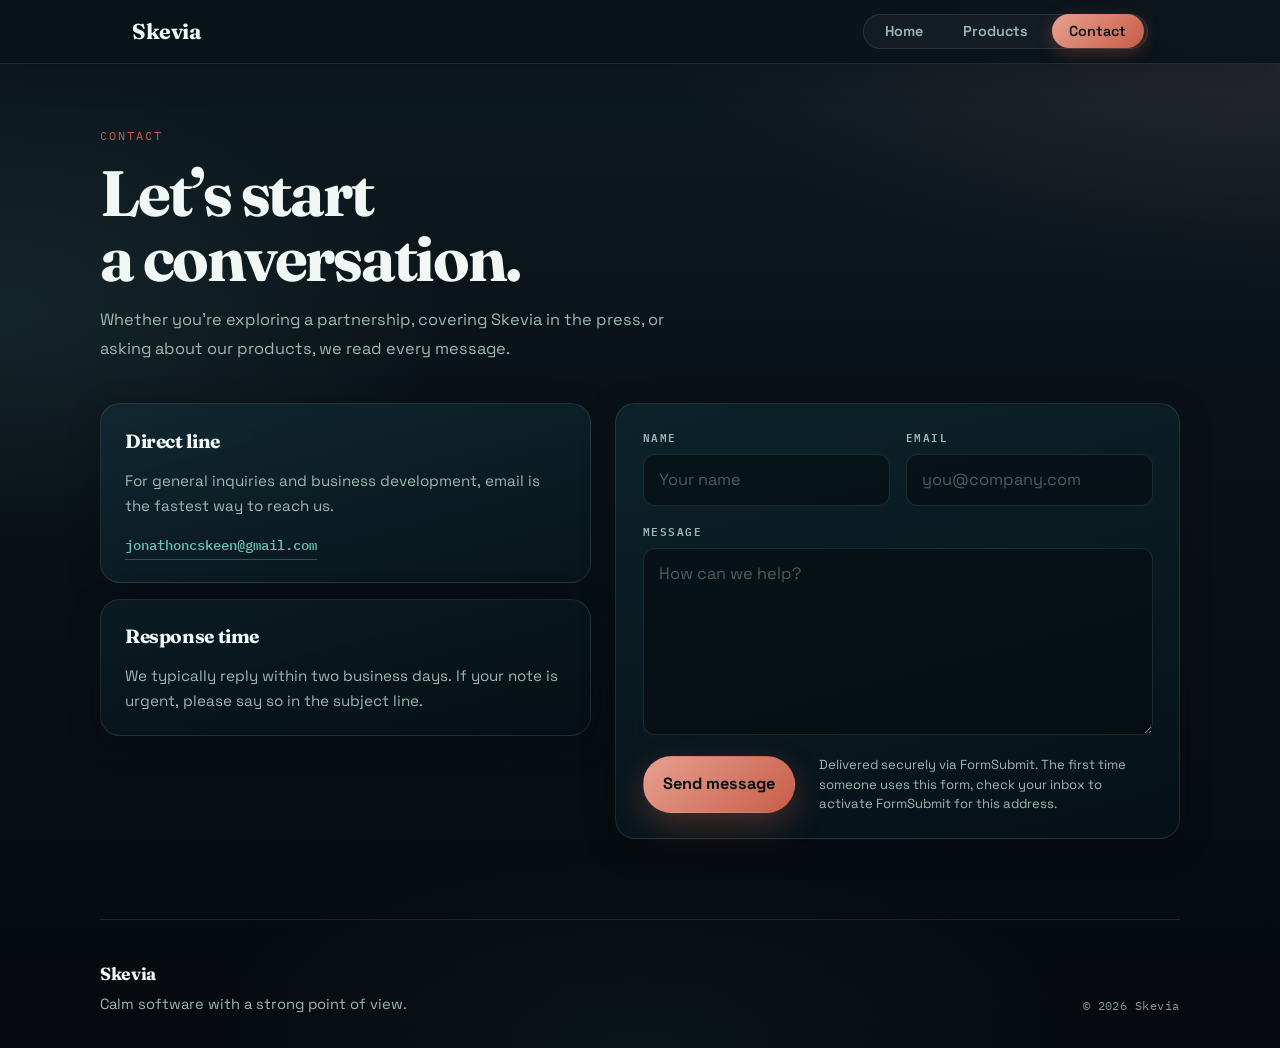
==== contact.html @ 35216f03 "revamped web" ====
<!DOCTYPE html>
<html lang="en">
  <head>
    <meta charset="UTF-8" />
    <meta name="viewport" content="width=device-width, initial-scale=1.0" />
    <meta
      name="description"
      content="Get in touch with Skevia — partnerships, press, and product inquiries."
    />
    <meta name="theme-color" content="#0a1620" />
    <title>Skevia | Contact</title>
    <link rel="preconnect" href="https://fonts.googleapis.com" />
    <link rel="preconnect" href="https://fonts.gstatic.com" crossorigin />
    <link
      href="https://fonts.googleapis.com/css2?family=Fraunces:opsz,wght@9..144,500;9..144,700&family=IBM+Plex+Mono:wght@400;500;600&family=Space+Grotesk:wght@400;500;600;700&display=swap"
      rel="stylesheet"
    />
    <link rel="icon" href="company_logo.png" />
    <link rel="stylesheet" href="styles.css" />
  </head>
  <body>
    <nav class="main-nav">
      <div class="nav-container">
        <a href="index.html" class="nav-logo">Skevia</a>
        <ul class="nav-tabs">
          <li><a href="index.html" class="nav-link">Home</a></li>
          <li><a href="products.html" class="nav-link">Products</a></li>
          <li><a href="contact.html" class="nav-link active">Contact</a></li>
        </ul>
      </div>
    </nav>

    <main id="top">
      <section class="section reveal" id="contact">
        <p
          class="contact-success"
          id="contact-success"
          role="status"
          hidden
        >
          Thanks — your message was sent. We’ll get back to you soon.
        </p>
        <div class="contact-intro">
          <p class="eyebrow">Contact</p>
          <h1>Let’s start a conversation.</h1>
          <p class="contact-lead">
            Whether you’re exploring a partnership, covering Skevia in the
            press, or asking about our products, we read every message.
          </p>
        </div>

        <div class="contact-layout">
          <div class="contact-aside">
            <div class="contact-card">
              <h2>Direct line</h2>
              <p>
                For general inquiries and business development, email is the
                fastest way to reach us.
              </p>
              <a
                class="contact-email"
                href="mailto:jonathoncskeen@gmail.com"
                >jonathoncskeen@gmail.com</a
              >
            </div>
            <div class="contact-card contact-card-muted">
              <h2>Response time</h2>
              <p>
                We typically reply within two business days. If your note is
                urgent, please say so in the subject line.
              </p>
            </div>
          </div>

          <form
            class="contact-form"
            id="contact-form"
            action="https://formsubmit.co/jonathoncskeen@gmail.com"
            method="POST"
          >
            <input
              type="hidden"
              name="_subject"
              value="Skevia — website contact"
            />
            <input type="hidden" name="_template" value="table" />
            <input type="hidden" name="_captcha" value="false" />
            <input
              type="hidden"
              name="_next"
              id="contact-form-next"
              value=""
            />
            <input
              type="text"
              name="_honey"
              class="form-honeypot"
              tabindex="-1"
              autocomplete="off"
              aria-hidden="true"
            />
            <div class="form-row">
              <label class="form-field">
                <span class="form-label">Name</span>
                <input
                  type="text"
                  name="name"
                  autocomplete="name"
                  required
                  placeholder="Your name"
                />
              </label>
              <label class="form-field">
                <span class="form-label">Email</span>
                <input
                  type="email"
                  name="email"
                  autocomplete="email"
                  required
                  placeholder="you@company.com"
                />
              </label>
            </div>
            <label class="form-field">
              <span class="form-label">Message</span>
              <textarea
                name="message"
                rows="6"
                required
                placeholder="How can we help?"
              ></textarea>
            </label>
            <div class="form-actions">
              <button type="submit" class="button button-primary">
                Send message
              </button>
              <p class="form-note">
                Delivered securely via FormSubmit. The first time someone uses
                this form, check your inbox to activate FormSubmit for this
                address.
              </p>
            </div>
          </form>
        </div>
      </section>
    </main>

    <footer class="site-footer">
      <div class="footer-brand">
        <p class="footer-title">Skevia</p>
        <p>Calm software with a strong point of view.</p>
      </div>
      <p class="footer-copy">&copy; <span data-year></span> Skevia</p>
    </footer>

    <script src="script.js"></script>
  </body>
</html>
---- styles.css ----
:root {
  --bg: #0a1218;
  --surface: rgba(12, 28, 36, 0.72);
  --surface-strong: rgba(10, 26, 34, 0.92);
  --ink: #f0f7f5;
  --muted: #9cb8b2;
  --accent: #e8a090;
  --accent-deep: #c75d48;
  --moss: #6bc4b3;
  --line: rgba(180, 220, 210, 0.12);
  --shadow: 0 24px 64px rgba(2, 8, 12, 0.45);
  --shadow-soft: 0 8px 32px rgba(2, 12, 18, 0.28);
  --display: "Fraunces", serif;
  --body: "Space Grotesk", sans-serif;
  --mono: "IBM Plex Mono", monospace;
  --radius-lg: 1.25rem;
  --radius-md: 0.75rem;
  --max-width: 1080px;
}

*,
*::before,
*::after {
  box-sizing: border-box;
}

html {
  scroll-behavior: smooth;
  scroll-padding-top: 6rem;
}

section[id] {
  scroll-margin-top: 7.5rem;
}

body {
  margin: 0;
  min-height: 100vh;
  padding-top: 5.5rem;
  color: var(--ink);
  font-family: var(--body);
  font-size: 1.02rem;
  line-height: 1.65;
  background:
    radial-gradient(ellipse 90% 50% at 100% 0%, rgba(232, 160, 144, 0.14), transparent 55%),
    radial-gradient(ellipse 70% 45% at 0% 30%, rgba(107, 196, 179, 0.1), transparent 50%),
    radial-gradient(ellipse 80% 40% at 50% 100%, rgba(45, 95, 110, 0.12), transparent 45%),
    linear-gradient(180deg, #0d1a22 0%, var(--bg) 38%, #060a0e 100%);
  overflow-x: hidden;
}

a {
  color: inherit;
  text-decoration: none;
}

/* Navigation */
.main-nav {
  position: fixed;
  top: 0;
  left: 0;
  right: 0;
  background: rgba(8, 18, 24, 0.85);
  backdrop-filter: blur(16px) saturate(1.2);
  border-bottom: 1px solid var(--line);
  box-shadow: var(--shadow-soft);
  z-index: 1000;
  padding: 0.85rem 0;
}

.nav-container {
  max-width: var(--max-width);
  margin: 0 auto;
  padding: 0 clamp(1.25rem, 4vw, 2rem);
  display: flex;
  justify-content: space-between;
  align-items: center;
}

.nav-logo {
  font-family: var(--display);
  font-size: 1.35rem;
  font-weight: 700;
  letter-spacing: -0.02em;
  color: var(--ink);
  transition: color 0.2s ease;
}

.nav-logo:hover {
  color: var(--accent);
}

.nav-tabs {
  display: flex;
  list-style: none;
  margin: 0;
  padding: 0;
  gap: 0.35rem;
  background: rgba(255, 255, 255, 0.04);
  border: 1px solid var(--line);
  border-radius: 999px;
  padding: 0.2rem;
}

.nav-link {
  color: var(--muted);
  font-weight: 600;
  font-size: 0.9rem;
  padding: 0.5rem 1.1rem;
  border-radius: 999px;
  transition:
    color 0.2s ease,
    background 0.2s ease;
  position: relative;
}

.nav-link:hover {
  color: var(--ink);
  background: rgba(255, 255, 255, 0.06);
}

.nav-link.active {
  color: #0a1218;
  background: linear-gradient(135deg, var(--accent), var(--accent-deep));
  box-shadow: 0 4px 16px rgba(199, 93, 72, 0.35);
}

.nav-link.active::after {
  display: none;
}

.hero {
  padding-top: 3rem;
}

img {
  display: block;
  max-width: 100%;
}

button,
input,
textarea,
select {
  font: inherit;
}

:focus-visible {
  outline: 2px solid var(--accent);
  outline-offset: 4px;
}

.hero,
.section,
.site-footer {
  width: min(calc(100% - 2rem), var(--max-width));
  margin-inline: auto;
}

.eyebrow {
  margin: 0 0 0.9rem;
  color: var(--accent-deep);
  font-family: var(--mono);
  font-size: 0.72rem;
  letter-spacing: 0.18em;
  text-transform: uppercase;
}

.button,
.product-card,
.contact-card {
  transition:
    transform 180ms ease,
    border-color 180ms ease,
    background-color 180ms ease,
    box-shadow 180ms ease,
    color 180ms ease;
}

.button {
  display: inline-flex;
  align-items: center;
  justify-content: center;
  min-height: 3rem;
  padding: 0.85rem 1.2rem;
  border-radius: 999px;
  border: 1px solid var(--line);
  font-weight: 700;
}

.button:hover,
.button:focus-visible,
.product-card:hover,
.product-card:focus-within,
.contact-card:hover {
  transform: translateY(-2px);
}

.button-primary {
  color: #0a1218;
  border-color: transparent;
  background: linear-gradient(135deg, var(--accent), var(--accent-deep));
  box-shadow: 0 12px 32px rgba(199, 93, 72, 0.32);
}

.button-secondary {
  background: rgba(255, 255, 255, 0.06);
  color: var(--ink);
  border-color: var(--line);
}

.hero {
  display: grid;
  grid-template-columns: minmax(0, 0.85fr) minmax(360px, 1.15fr);
  gap: 2rem;
  align-items: center;
  padding: 3.2rem 0 2.2rem;
}

.hero-copy h1,
.section-heading h2,
.contact-intro h1 {
  margin: 0;
  font-family: var(--display);
  font-weight: 700;
  line-height: 1.02;
  letter-spacing: -0.035em;
  text-wrap: balance;
}

.hero-copy h1 {
  max-width: 12ch;
  font-size: clamp(3.25rem, 8.5vw, 5.5rem);
}

.hero-lead,
.section-heading p,
.product-card p,
.contact-lead {
  margin: 1rem 0 0;
  color: var(--muted);
  line-height: 1.75;
  max-width: 36rem;
}

.hero-actions {
  display: flex;
  flex-wrap: wrap;
  gap: 0.8rem;
  margin-top: 1.8rem;
}

.product-card,
.contact-card {
  position: relative;
  overflow: hidden;
  border: 1px solid var(--line);
  border-radius: var(--radius-lg);
  box-shadow: var(--shadow-soft);
  backdrop-filter: blur(16px);
}

.hero-mark {
  position: relative;
  display: grid;
  place-items: center;
  min-height: 43rem;
  padding: 1rem 0.5rem;
}

.hero-mark::before {
  content: "";
  position: absolute;
  inset: 10% 10%;
  border-radius: 24%;
  background:
    radial-gradient(circle at 24% 24%, rgba(255, 171, 147, 0.24), transparent 20%),
    radial-gradient(circle at 74% 26%, rgba(122, 209, 191, 0.24), transparent 22%),
    radial-gradient(circle at 50% 74%, rgba(66, 141, 165, 0.2), transparent 30%);
  filter: blur(38px);
  opacity: 0.88;
}

/* Aquarium showcase: bezel, hood, pedestal — reads as one object, not a pasted image */
.tank-showcase {
  position: relative;
  width: min(100%, calc(38rem + 2.4rem));
  margin-inline: auto;
  animation: showcase-float 10s ease-in-out infinite;
}

.tank-rim {
  position: relative;
  z-index: 3;
  height: 1.85rem;
  margin: 0 1.5rem -0.4rem;
  border-radius: 1.05rem 1.05rem 0 0;
  background: linear-gradient(
    180deg,
    rgba(72, 98, 108, 0.98) 0%,
    rgba(28, 44, 52, 0.99) 72%,
    rgba(14, 24, 30, 1) 100%
  );
  box-shadow:
    inset 0 1px 0 rgba(255, 255, 255, 0.14),
    inset 0 -6px 12px rgba(0, 0, 0, 0.35),
    0 4px 14px rgba(0, 0, 0, 0.25);
  overflow: hidden;
}

.tank-rim-glow {
  position: absolute;
  inset: 0.38rem 0.9rem 0.28rem;
  border-radius: 0.55rem;
  background: linear-gradient(
    92deg,
    transparent 0%,
    rgba(200, 248, 255, 0.22) 48%,
    transparent 100%
  );
  animation: rim-shimmer 6s ease-in-out infinite;
  pointer-events: none;
}

.tank-led {
  position: absolute;
  bottom: 0.32rem;
  width: 0.42rem;
  height: 0.42rem;
  border-radius: 50%;
  background: radial-gradient(
    circle at 35% 35%,
    rgba(255, 255, 255, 0.95),
    rgba(120, 230, 200, 0.85) 45%,
    rgba(40, 120, 100, 0.4) 100%
  );
  box-shadow:
    0 0 10px rgba(130, 240, 210, 0.85),
    0 0 22px rgba(80, 200, 180, 0.35);
  animation: led-pulse 2.8s ease-in-out infinite;
}

.tank-led--a {
  left: 14%;
}

.tank-led--b {
  left: 50%;
  margin-left: -0.21rem;
  animation-delay: 0.45s;
}

.tank-led--c {
  right: 14%;
  animation-delay: 0.9s;
}

.tank-bezel {
  position: relative;
  padding: 1.15rem;
  border-radius: 3rem;
  background: linear-gradient(
    155deg,
    rgba(62, 88, 98, 0.55) 0%,
    rgba(24, 40, 48, 0.92) 38%,
    rgba(10, 18, 24, 0.96) 100%
  );
  box-shadow:
    0 0 0 1px rgba(255, 255, 255, 0.1),
    0 0 0 2px rgba(0, 0, 0, 0.35),
    inset 0 1px 0 rgba(255, 255, 255, 0.12),
    inset 0 -12px 28px rgba(0, 0, 0, 0.28),
    0 48px 100px rgba(0, 0, 0, 0.42);
}

.tank-corner {
  position: absolute;
  width: 1.15rem;
  height: 1.15rem;
  z-index: 12;
  pointer-events: none;
  border-color: rgba(107, 196, 179, 0.45);
  border-style: solid;
  border-width: 0;
}

.tank-corner--tl {
  top: 0.85rem;
  left: 0.85rem;
  border-top-width: 2px;
  border-left-width: 2px;
  border-radius: 0.35rem 0 0 0;
}

.tank-corner--tr {
  top: 0.85rem;
  right: 0.85rem;
  border-top-width: 2px;
  border-right-width: 2px;
  border-radius: 0 0.35rem 0 0;
}

.tank-corner--bl {
  bottom: 0.85rem;
  left: 0.85rem;
  border-bottom-width: 2px;
  border-left-width: 2px;
  border-radius: 0 0 0 0.35rem;
}

.tank-corner--br {
  bottom: 0.85rem;
  right: 0.85rem;
  border-bottom-width: 2px;
  border-right-width: 2px;
  border-radius: 0 0 0.35rem 0;
}

.tank-bezel .hero-tank {
  width: 100%;
  max-width: none;
  border-radius: 2.35rem;
}

.tank-pedestal {
  position: relative;
  z-index: 1;
  height: 1.4rem;
  margin: -0.15rem 2.25rem 0;
  border-radius: 0 0 0.65rem 0.65rem;
  background: linear-gradient(
    180deg,
    rgba(26, 36, 42, 0.98),
    rgba(6, 10, 14, 1)
  );
  box-shadow:
    0 12px 28px rgba(0, 0, 0, 0.38),
    inset 0 1px 0 rgba(255, 255, 255, 0.06);
  transform: perspective(320px) rotateX(8deg);
  transform-origin: center top;
}

.tank-pedestal-shine {
  position: absolute;
  left: 8%;
  right: 8%;
  top: 0;
  height: 2px;
  border-radius: 999px;
  background: linear-gradient(
    90deg,
    transparent,
    rgba(180, 230, 220, 0.35),
    transparent
  );
  animation: pedestal-glint 4.5s ease-in-out infinite;
}

.tank-caustics-layer {
  position: absolute;
  inset: 0;
  z-index: 3;
  pointer-events: none;
  border-radius: inherit;
  opacity: 0.35;
  background:
    radial-gradient(ellipse 80% 45% at 30% 20%, rgba(255, 255, 255, 0.2), transparent 55%),
    radial-gradient(ellipse 60% 40% at 70% 35%, rgba(122, 209, 191, 0.12), transparent 50%);
  mix-blend-mode: soft-light;
  animation: hero-caustics-drift 14s ease-in-out infinite;
}

.tank-light-sweep {
  position: absolute;
  inset: -20% -40%;
  z-index: 4;
  pointer-events: none;
  background: linear-gradient(
    105deg,
    transparent 0%,
    transparent 40%,
    rgba(255, 255, 255, 0.07) 48%,
    rgba(200, 250, 255, 0.12) 50%,
    rgba(255, 255, 255, 0.07) 52%,
    transparent 60%,
    transparent 100%
  );
  animation: tank-light-sweep 11s ease-in-out infinite;
}

.tank-micro {
  position: absolute;
  bottom: 12%;
  width: 0.28rem;
  aspect-ratio: 1;
  border-radius: 50%;
  background: rgba(255, 255, 255, 0.55);
  box-shadow: 0 0 6px rgba(255, 255, 255, 0.35);
  z-index: 3;
  animation: micro-bubble-rise 5.5s linear infinite;
  opacity: 0;
}

.tank-micro.m1 { left: 19%; animation-delay: 0s; animation-duration: 5.2s; }
.tank-micro.m2 { left: 33%; animation-delay: 1.1s; animation-duration: 6.1s; }
.tank-micro.m3 { left: 51%; animation-delay: 2.4s; animation-duration: 4.8s; }
.tank-micro.m4 { left: 67%; animation-delay: 0.7s; animation-duration: 5.6s; }
.tank-micro.m5 { left: 79%; animation-delay: 1.9s; animation-duration: 6.4s; }

.tank-sparkle {
  position: absolute;
  width: 0.2rem;
  height: 0.2rem;
  border-radius: 50%;
  background: rgba(255, 255, 255, 0.9);
  z-index: 4;
  animation: sparkle-twinkle 3.2s ease-in-out infinite;
  box-shadow: 0 0 8px rgba(255, 255, 255, 0.5);
}

.tank-sparkle.s1 { left: 22%; top: 38%; animation-delay: 0s; }
.tank-sparkle.s2 { left: 58%; top: 52%; animation-delay: 0.9s; }
.tank-sparkle.s3 { left: 76%; top: 34%; animation-delay: 1.6s; }

.tank-showcase .hero-tank-image {
  clip-path: inset(0);
  transform-origin: 50% 22%;
  animation: tank-kenburns 32s ease-in-out infinite alternate;
}

/* Inner lip sits over the outer edge of the photo (below bubbles & logo) */
.tank-bezel .hero-tank::before {
  inset: 0;
  border-radius: inherit;
  background: transparent;
  box-shadow:
    inset 0 0 0 12px rgba(14, 24, 30, 0.9),
    inset 0 0 0 13px rgba(100, 155, 168, 0.13),
    inset 0 5px 28px rgba(0, 0, 0, 0.32),
    inset 0 0 0 1px rgba(255, 255, 255, 0.05);
  z-index: 6;
}

.tank-showcase .hero-logo {
  z-index: 11;
  filter:
    brightness(1.28)
    saturate(1.55)
    hue-rotate(52deg)
    drop-shadow(0 18px 36px rgba(2, 12, 17, 0.55))
    drop-shadow(0 0 26px rgba(186, 140, 255, 0.75))
    drop-shadow(0 0 52px rgba(120, 70, 220, 0.45));
  animation: axolotl-float 6.8s ease-in-out infinite, logo-glow-pulse 5s ease-in-out infinite;
}

@keyframes showcase-float {
  0%,
  100% {
    transform: translateY(0);
  }

  50% {
    transform: translateY(-10px);
  }
}

@keyframes rim-shimmer {
  0%,
  100% {
    opacity: 0.45;
    transform: translateX(-8%);
  }

  50% {
    opacity: 0.95;
    transform: translateX(8%);
  }
}

@keyframes led-pulse {
  0%,
  100% {
    opacity: 0.55;
    transform: scale(0.92);
  }

  50% {
    opacity: 1;
    transform: scale(1);
  }
}

@keyframes pedestal-glint {
  0%,
  100% {
    opacity: 0.35;
  }

  50% {
    opacity: 0.85;
  }
}

@keyframes hero-caustics-drift {
  0%,
  100% {
    transform: translate3d(-3%, 0, 0) scale(1);
  }

  50% {
    transform: translate3d(4%, -2%, 0) scale(1.03);
  }
}

@keyframes tank-light-sweep {
  0% {
    transform: translateX(-12%) rotate(0.5deg);
    opacity: 0;
  }

  12% {
    opacity: 1;
  }

  55% {
    transform: translateX(12%) rotate(0.5deg);
    opacity: 1;
  }

  70%,
  100% {
    opacity: 0;
    transform: translateX(18%) rotate(0.5deg);
  }
}

@keyframes micro-bubble-rise {
  0% {
    transform: translate3d(0, 0, 0) scale(0.4);
    opacity: 0;
  }

  12% {
    opacity: 0.75;
  }

  100% {
    transform: translate3d(var(--drift, 0.4rem), -14rem, 0) scale(0.9);
    opacity: 0;
  }
}

.tank-micro.m2 { --drift: -0.35rem; }
.tank-micro.m3 { --drift: 0.55rem; }
.tank-micro.m4 { --drift: -0.5rem; }
.tank-micro.m5 { --drift: 0.3rem; }

@keyframes sparkle-twinkle {
  0%,
  100% {
    opacity: 0.15;
    transform: scale(0.6);
  }

  50% {
    opacity: 1;
    transform: scale(1.1);
  }
}

@keyframes tank-kenburns {
  0% {
    transform: scale(1.2) translate(0, 0);
  }

  100% {
    transform: scale(1.3) translate(-1.1%, -0.7%);
  }
}

@keyframes logo-glow-pulse {
  0%,
  100% {
    filter:
      brightness(1.24)
      saturate(1.5)
      hue-rotate(48deg)
      drop-shadow(0 18px 36px rgba(2, 12, 17, 0.55))
      drop-shadow(0 0 24px rgba(196, 150, 255, 0.7))
      drop-shadow(0 0 48px rgba(130, 80, 230, 0.4));
  }

  50% {
    filter:
      brightness(1.38)
      saturate(1.65)
      hue-rotate(58deg)
      drop-shadow(0 20px 40px rgba(2, 12, 17, 0.48))
      drop-shadow(0 0 36px rgba(210, 170, 255, 0.95))
      drop-shadow(0 0 64px rgba(150, 95, 255, 0.55));
  }
}

.hero-tank {
  position: relative;
  isolation: isolate;
  width: min(100%, 38rem);
  aspect-ratio: 1;
  border-radius: 2.8rem;
  border: 1px solid rgba(255, 255, 255, 0.12);
  background: linear-gradient(180deg, rgba(255, 255, 255, 0.03), rgba(255, 255, 255, 0.005));
  box-shadow:
    inset 0 0 0 1px rgba(255, 255, 255, 0.08),
    inset 0 20px 28px rgba(255, 255, 255, 0.03),
    0 30px 76px rgba(0, 0, 0, 0.24);
  overflow: hidden;
}

.hero-tank::before {
  content: "";
  position: absolute;
  inset: 0.6rem;
  border-radius: 2.15rem;
  background: rgba(255, 255, 255, 0.045);
  box-shadow: inset 0 0 0 1px rgba(255, 255, 255, 0.08);
  z-index: 0;
}

.hero-tank::after {
  content: "";
  position: absolute;
  inset: 0;
  border-radius: inherit;
  background:
    linear-gradient(
      108deg,
      rgba(255, 255, 255, 0.12) 0%,
      rgba(255, 255, 255, 0.03) 7%,
      transparent 16%,
      transparent 66%,
      rgba(255, 255, 255, 0.03) 78%,
      transparent 88%
    );
  pointer-events: none;
  mix-blend-mode: screen;
  opacity: 0.45;
  z-index: 8;
}

.hero-tank-image {
  position: absolute;
  top: -8%;
  left: 0;
  width: 100%;
  height: 116%;
  object-fit: cover;
  object-position: center 20%;
  clip-path: inset(6% 0 6% 0);
  display: block;
  z-index: 1;
}

.tank-overlay {
  position: absolute;
  inset: 0;
  pointer-events: none;
  z-index: 2;
}

.tank-bubble {
  position: absolute;
  width: 0.64rem;
  aspect-ratio: 1;
  border-radius: 50%;
  background: rgba(255, 255, 255, 0.8);
  box-shadow: 0 0 14px rgba(255, 255, 255, 0.22);
  opacity: 0.9;
  filter: blur(0.35px);
  animation: bubble-rise var(--bubble-duration, 7.4s) linear infinite;
  animation-delay: var(--bubble-delay, 0s);
}

.tank-bubble::after {
  content: "";
  position: absolute;
  inset: 22%;
  border-radius: 50%;
  background: rgba(255, 255, 255, 0.6);
}

.bubble-1 { left: 12%; bottom: 18%; --bubble-duration: 8.1s; --bubble-delay: 0s; --bubble-drift: 0.9rem; }
.bubble-2 { left: 26%; bottom: 13%; --bubble-duration: 7.1s; --bubble-delay: 1.3s; --bubble-drift: -0.8rem; }
.bubble-3 { left: 42%; bottom: 17%; --bubble-duration: 6.4s; --bubble-delay: 2.1s; --bubble-drift: 0.7rem; }
.bubble-4 { left: 58%; bottom: 15%; --bubble-duration: 8.4s; --bubble-delay: 0.8s; --bubble-drift: -1rem; }
.bubble-5 { left: 72%; bottom: 20%; --bubble-duration: 7.8s; --bubble-delay: 1.7s; --bubble-drift: 1.2rem; }
.bubble-6 { left: 84%; bottom: 14%; --bubble-duration: 6.9s; --bubble-delay: 2.9s; --bubble-drift: -0.9rem; }

@keyframes bubble-rise {
  0% { transform: translate3d(0, 0, 0) scale(0.5); opacity: 0; }
  10% { opacity: 0.9; }
  80% { opacity: 0.9; }
  100% { transform: translate3d(var(--bubble-drift, 0.7rem), -18rem, 0) scale(1); opacity: 0; }
}

.plant-sway {
  position: absolute;
  bottom: 8%;
  width: 20%;
  height: 42%;
  background: radial-gradient(circle at 50% 12%, rgba(255,255,255,0.18), transparent 32%);
  filter: blur(8px);
  mix-blend-mode: screen;
  opacity: 0.24;
  animation: plant-sway 5.4s ease-in-out infinite alternate;
}

.plant-left { left: 6%; }
.plant-right { right: 8%; }

@keyframes plant-sway {
  0% { transform: translateX(0) scaleX(1); }
  50% { transform: translateX(0.35rem) scaleX(1.02); }
  100% { transform: translateX(-0.35rem) scaleX(0.98); }
}

.hero-logo {
  position: absolute;
  z-index: 5;
  left: 50%;
  top: 54%;
  width: clamp(11rem, 18vw, 16rem);
  aspect-ratio: 1;
  object-fit: contain;
  transform: translate(-50%, -50%) rotate(-5deg);
  filter:
    drop-shadow(0 18px 34px rgba(2, 12, 17, 0.46))
    drop-shadow(0 0 30px rgba(255, 142, 114, 0.16));
  animation: axolotl-float 6.8s ease-in-out infinite;
}

.tank-lid {
  position: absolute;
  top: 0.9rem;
  left: 3.2rem;
  right: 3.2rem;
  height: 1.5rem;
  border-radius: 1rem 1rem 0.7rem 0.7rem;
  background: linear-gradient(180deg, rgba(43, 76, 86, 0.98), rgba(18, 34, 43, 0.98));
  box-shadow:
    inset 0 1px 0 rgba(255, 255, 255, 0.08),
    0 10px 18px rgba(0, 0, 0, 0.24);
  z-index: 7;
}

.tank-lid::before {
  content: "";
  position: absolute;
  inset: 0.32rem 1.1rem;
  border-radius: 999px;
  background: repeating-linear-gradient(
    90deg,
    rgba(255, 255, 255, 0.06) 0 8px,
    transparent 8px 16px
  );
  opacity: 0.64;
}

.tank-lid::after {
  content: "";
  position: absolute;
  left: 50%;
  top: 0.34rem;
  width: 5rem;
  height: 0.34rem;
  transform: translateX(-50%);
  border-radius: 999px;
  background: rgba(172, 223, 233, 0.18);
}

.tank-lightbar {
  position: absolute;
  top: 3.35rem;
  left: 3.9rem;
  right: 3.9rem;
  height: 0.76rem;
  border-radius: 999px;
  background: linear-gradient(
    90deg,
    rgba(255, 255, 255, 0.22),
    rgba(229, 250, 252, 0.82),
    rgba(255, 255, 255, 0.22)
  );
  box-shadow:
    0 0 18px rgba(194, 243, 248, 0.24),
    0 0 42px rgba(130, 209, 224, 0.12);
  z-index: 6;
  animation: light-pulse 6s ease-in-out infinite;
}

.tank-water {
  position: absolute;
  inset: 4.7rem 1.2rem 1.2rem;
  border-radius: 1.9rem 1.9rem 2.2rem 2.2rem;
  background:
    linear-gradient(
      180deg,
      rgba(27, 84, 100, 0.82) 0%,
      rgba(13, 45, 55, 0.88) 45%,
      rgba(7, 22, 29, 0.97) 100%
    ),
    url('Fish Tank.jpg') no-repeat center/cover;
  border: 1px solid rgba(188, 238, 235, 0.14);
  box-shadow:
    inset 0 1px 0 rgba(255, 255, 255, 0.08),
    inset 0 -20px 40px rgba(3, 9, 12, 0.28);
  overflow: hidden;
  isolation: isolate;
}

.tank-water::before {
  content: "";
  position: absolute;
  inset: -16%;
  background:
    radial-gradient(circle at 25% 22%, rgba(255, 255, 255, 0.16), transparent 18%),
    radial-gradient(circle at 68% 24%, rgba(122, 209, 191, 0.14), transparent 22%),
    repeating-linear-gradient(
      115deg,
      transparent 0 22px,
      rgba(255, 255, 255, 0.06) 22px 30px,
      transparent 30px 56px
    );
  mix-blend-mode: screen;
  opacity: 0.28;
  animation: tank-caustics 15s linear infinite;
  z-index: 1;
}

.tank-water::after {
  content: "";
  position: absolute;
  inset: 0;
  background:
    linear-gradient(
      106deg,
      rgba(255, 255, 255, 0.18) 0 7%,
      transparent 12% 32%,
      rgba(255, 255, 255, 0.08) 37%,
      transparent 42% 100%
    ),
    linear-gradient(
      180deg,
      rgba(255, 255, 255, 0.12),
      transparent 14%,
      transparent 72%,
      rgba(255, 255, 255, 0.06)
    );
  pointer-events: none;
  z-index: 8;
}

.tank-surface {
  position: absolute;
  top: 2.55rem;
  left: 1.4rem;
  right: 1.4rem;
  height: 0.55rem;
  border-radius: 999px;
  background: linear-gradient(
    90deg,
    rgba(255, 255, 255, 0.18),
    rgba(218, 251, 255, 0.6),
    rgba(255, 255, 255, 0.18)
  );
  box-shadow: 0 0 14px rgba(173, 238, 245, 0.18);
  opacity: 0.92;
  z-index: 6;
  animation: surface-breathe 4.8s ease-in-out infinite;
}

.tank-filter {
  position: absolute;
  top: 1.55rem;
  right: 1.25rem;
  width: 1.6rem;
  height: 12rem;
  border-radius: 1rem;
  background: linear-gradient(180deg, rgba(44, 78, 88, 0.9), rgba(14, 28, 36, 0.95));
  box-shadow:
    inset 0 1px 0 rgba(255, 255, 255, 0.06),
    0 10px 24px rgba(2, 10, 14, 0.22);
  z-index: 4;
}

.tank-filter::before {
  content: "";
  position: absolute;
  top: 1rem;
  right: 1.24rem;
  width: 2.35rem;
  height: 0.5rem;
  border-radius: 999px;
  background: rgba(151, 229, 235, 0.16);
  box-shadow: 0 0 12px rgba(151, 229, 235, 0.12);
}

.tank-filter::after {
  content: "";
  position: absolute;
  bottom: 1.2rem;
  left: 50%;
  width: 0.44rem;
  height: 3.5rem;
  transform: translateX(-50%);
  border-radius: 999px;
  background: linear-gradient(180deg, rgba(61, 111, 122, 0.9), rgba(23, 50, 59, 0.95));
}

.tank-heater {
  position: absolute;
  top: 3rem;
  left: 1.35rem;
  width: 0.8rem;
  height: 10.4rem;
  border-radius: 999px;
  background: linear-gradient(180deg, rgba(84, 104, 114, 0.92), rgba(22, 37, 43, 0.96));
  box-shadow: inset 0 1px 0 rgba(255, 255, 255, 0.08);
  z-index: 4;
}

.tank-heater::before {
  content: "";
  position: absolute;
  top: 0.75rem;
  left: 50%;
  width: 0.28rem;
  height: 1rem;
  transform: translateX(-50%);
  border-radius: 999px;
  background: rgba(255, 118, 88, 0.9);
  box-shadow: 0 0 10px rgba(255, 118, 88, 0.45);
}

.tank-heater::after {
  content: "";
  position: absolute;
  top: -0.55rem;
  left: 50%;
  width: 1.4rem;
  height: 0.4rem;
  transform: translateX(-50%);
  border-radius: 999px;
  background: rgba(191, 235, 240, 0.16);
}

.tank-beam {
  position: absolute;
  top: -8%;
  bottom: 22%;
  width: 18%;
  background: linear-gradient(
    180deg,
    rgba(208, 247, 250, 0.28),
    rgba(120, 203, 221, 0.08) 42%,
    rgba(29, 95, 112, 0) 100%
  );
  transform: skewX(-18deg);
  filter: blur(1px);
  opacity: 0.24;
  z-index: 1;
  animation: beam-drift 10s ease-in-out infinite;
}

.tank-beam-1 {
  left: 7%;
  animation-duration: 11s;
}

.tank-beam-2 {
  left: 32%;
  width: 22%;
  animation-duration: 9.4s;
  animation-delay: 1.2s;
}

.tank-beam-3 {
  right: 10%;
  animation-duration: 12s;
  animation-delay: 0.6s;
}

.tank-particle {
  position: absolute;
  z-index: 2;
  width: 0.4rem;
  aspect-ratio: 1;
  border-radius: 50%;
  background: radial-gradient(
    circle at 35% 35%,
    rgba(240, 255, 255, 0.65),
    rgba(255, 255, 255, 0) 62%
  );
  opacity: 0.55;
  animation: particle-drift 9s ease-in-out infinite;
}

.particle-1 {
  left: 14%;
  top: 18%;
  width: 0.34rem;
  animation-duration: 8.2s;
}

.particle-2 {
  left: 22%;
  top: 48%;
  width: 0.6rem;
  animation-duration: 10.6s;
  animation-delay: 0.8s;
}

.particle-3 {
  left: 68%;
  top: 28%;
  width: 0.44rem;
  animation-duration: 7.8s;
  animation-delay: 1.4s;
}

.particle-4 {
  left: 80%;
  top: 56%;
  width: 0.52rem;
  animation-duration: 9.8s;
  animation-delay: 2.2s;
}

.particle-5 {
  left: 38%;
  top: 22%;
  width: 0.28rem;
  animation-duration: 8.6s;
  animation-delay: 1.1s;
}

.particle-6 {
  left: 56%;
  top: 44%;
  width: 0.36rem;
  animation-duration: 11.2s;
  animation-delay: 2.6s;
}

.hero-logo {
  position: absolute;
  z-index: 5;
  left: 50%;
  top: 27%;
  width: clamp(17rem, 32vw, 24rem);
  aspect-ratio: 1;
  object-fit: contain;
  transform: translateX(-50%) rotate(-5deg);
  filter:
    drop-shadow(0 18px 34px rgba(2, 12, 17, 0.46))
    drop-shadow(0 0 30px rgba(255, 142, 114, 0.16));
  animation: axolotl-float 6.8s ease-in-out infinite;
}

.tank-bubble {
  position: absolute;
  bottom: 5.6rem;
  z-index: 3;
  width: 0.9rem;
  aspect-ratio: 1;
  border-radius: 50%;
  border: 1px solid rgba(212, 245, 255, 0.35);
  background: radial-gradient(circle at 30% 30%, rgba(255, 255, 255, 0.55), rgba(255, 255, 255, 0) 58%);
  box-shadow: inset 0 0 12px rgba(255, 255, 255, 0.08);
  opacity: 0;
  animation: bubble-rise 7s linear infinite;
}

.bubble-1 {
  left: 13%;
  --bubble-drift: 1rem;
  --bubble-rise: 17rem;
  --bubble-start: 0.55;
  --bubble-end: 1.1;
  animation-duration: 7.2s;
}

.bubble-2 {
  left: 24%;
  --bubble-drift: -0.8rem;
  --bubble-rise: 14rem;
  --bubble-start: 0.45;
  --bubble-end: 0.95;
  animation-duration: 6.4s;
  animation-delay: 1.8s;
}

.bubble-3 {
  left: 38%;
  width: 0.72rem;
  --bubble-drift: 0.7rem;
  --bubble-rise: 12rem;
  --bubble-start: 0.42;
  --bubble-end: 0.92;
  animation-duration: 6.2s;
  animation-delay: 0.4s;
}

.bubble-4 {
  left: 68%;
  --bubble-drift: 1rem;
  --bubble-rise: 19rem;
  --bubble-start: 0.6;
  --bubble-end: 1.16;
  animation-duration: 7.8s;
  animation-delay: 0.8s;
}

.bubble-5 {
  left: 77%;
  --bubble-drift: -1.1rem;
  --bubble-rise: 15rem;
  --bubble-start: 0.42;
  --bubble-end: 0.9;
  animation-duration: 6.8s;
  animation-delay: 2.7s;
}

.bubble-6 {
  left: 86%;
  width: 0.7rem;
  --bubble-drift: 0.8rem;
  --bubble-rise: 13rem;
  --bubble-start: 0.38;
  --bubble-end: 0.86;
  animation-duration: 5.8s;
  animation-delay: 1.4s;
}

.tank-plant {
  position: absolute;
  bottom: 5rem;
  z-index: 4;
  width: 5.8rem;
  height: 9rem;
}

.tank-plant-left {
  left: 1.8rem;
}

.tank-plant-mid {
  left: 50%;
  width: 5.1rem;
  height: 7.2rem;
  transform: translateX(-50%);
  opacity: 0.82;
}

.tank-plant-right {
  right: 1.7rem;
  transform: scaleX(-1);
}

.tank-plant span {
  position: absolute;
  bottom: 0;
  width: 0.85rem;
  border-radius: 999px 999px 0 999px;
  background: linear-gradient(180deg, rgba(122, 209, 191, 0.9), rgba(15, 56, 64, 0.2));
  box-shadow: 0 8px 14px rgba(5, 15, 18, 0.16);
  transform-origin: center bottom;
  animation: kelp-sway var(--duration, 5.8s) ease-in-out infinite;
}

.tank-plant span:nth-child(1) {
  left: 0.25rem;
  height: 54%;
  --kelp-start: -14deg;
  --kelp-mid: 8deg;
  --duration: 5.2s;
}

.tank-plant span:nth-child(2) {
  left: 1.55rem;
  height: 100%;
  --kelp-start: -8deg;
  --kelp-mid: 12deg;
  --duration: 6.2s;
  animation-delay: 0.8s;
}

.tank-plant span:nth-child(3) {
  left: 2.9rem;
  height: 72%;
  --kelp-start: -16deg;
  --kelp-mid: 6deg;
  --duration: 4.8s;
  animation-delay: 1.4s;
}

.tank-plant span:nth-child(4) {
  left: 4.1rem;
  height: 88%;
  --kelp-start: -10deg;
  --kelp-mid: 10deg;
  --duration: 5.6s;
  animation-delay: 0.5s;
}

.tank-rock {
  position: absolute;
  bottom: 4.5rem;
  z-index: 3;
  background:
    radial-gradient(circle at 26% 32%, rgba(255, 255, 255, 0.1), transparent 18%),
    linear-gradient(180deg, rgba(111, 128, 136, 0.84), rgba(49, 62, 69, 0.96));
  box-shadow:
    inset 0 10px 16px rgba(255, 255, 255, 0.05),
    0 16px 18px rgba(3, 10, 14, 0.18);
}

.tank-rock::before {
  content: "";
  position: absolute;
  inset: auto 14% 18% 14%;
  height: 24%;
  background:
    radial-gradient(circle at 10% 50%, rgba(255, 255, 255, 0.18) 0 12%, transparent 14%),
    radial-gradient(circle at 38% 42%, rgba(255, 255, 255, 0.12) 0 10%, transparent 12%),
    radial-gradient(circle at 72% 50%, rgba(255, 255, 255, 0.14) 0 12%, transparent 14%);
  opacity: 0.45;
}

.tank-rock-left {
  left: 4.8rem;
  width: 5.5rem;
  height: 3.5rem;
  border-radius: 42% 58% 36% 64% / 52% 45% 55% 48%;
}

.tank-rock-center {
  left: 50%;
  width: 6.3rem;
  height: 4rem;
  border-radius: 44% 56% 42% 58% / 48% 46% 54% 52%;
  transform: translateX(-50%);
}

.tank-rock-right {
  right: 5rem;
  width: 5rem;
  height: 3.2rem;
  border-radius: 56% 44% 58% 42% / 48% 52% 48% 52%;
}

.tank-sand {
  position: absolute;
  left: 0;
  right: 0;
  bottom: 0;
  height: 7.5rem;
  background:
    radial-gradient(circle at 12% 34%, rgba(255, 213, 181, 0.14) 0 5%, transparent 5.6%),
    radial-gradient(circle at 24% 52%, rgba(255, 213, 181, 0.12) 0 4.2%, transparent 4.8%),
    radial-gradient(circle at 44% 28%, rgba(255, 213, 181, 0.14) 0 4.4%, transparent 5%),
    radial-gradient(circle at 62% 50%, rgba(255, 213, 181, 0.12) 0 4.2%, transparent 4.8%),
    radial-gradient(circle at 82% 30%, rgba(255, 213, 181, 0.14) 0 4.8%, transparent 5.4%),
    linear-gradient(180deg, rgba(134, 95, 68, 0.74), rgba(77, 53, 39, 0.96) 42%, rgba(42, 28, 22, 0.98) 100%);
  border-top: 1px solid rgba(255, 220, 196, 0.08);
  border-radius: 42% 42% 0 0 / 24% 24% 0 0;
  z-index: 2;
}

.tank-sand::before {
  content: "";
  position: absolute;
  inset: 0;
  background:
    radial-gradient(circle at 14% 42%, rgba(255, 240, 231, 0.14) 0 1.4%, transparent 1.8%),
    radial-gradient(circle at 21% 62%, rgba(255, 240, 231, 0.1) 0 1.2%, transparent 1.6%),
    radial-gradient(circle at 36% 48%, rgba(255, 240, 231, 0.14) 0 1.3%, transparent 1.7%),
    radial-gradient(circle at 53% 58%, rgba(255, 240, 231, 0.12) 0 1.1%, transparent 1.5%),
    radial-gradient(circle at 74% 44%, rgba(255, 240, 231, 0.16) 0 1.3%, transparent 1.8%),
    radial-gradient(circle at 86% 54%, rgba(255, 240, 231, 0.12) 0 1.1%, transparent 1.5%);
  opacity: 0.68;
}

.tank-sand::after {
  content: "";
  position: absolute;
  left: 0;
  right: 0;
  top: 0;
  height: 1rem;
  background: linear-gradient(180deg, rgba(255, 233, 214, 0.08), transparent);
  opacity: 0.6;
}

.section {
  padding: 2.4rem 0 3rem;
}

.section-heading {
  display: grid;
  gap: 0.35rem;
  margin-bottom: 1.5rem;
}

.section-heading h2 {
  font-size: clamp(2.2rem, 5vw, 3.75rem);
}

.contact-intro h1 {
  font-size: clamp(2.4rem, 5.5vw, 4rem);
}

.product-grid {
  display: grid;
  grid-template-columns: repeat(auto-fit, minmax(260px, 1fr));
  gap: 1.1rem;
}

.product-grid--readable {
  grid-template-columns: 1fr;
  max-width: 48rem;
}

.product-card {
  min-height: 13.5rem;
  padding: 1.35rem;
  background:
    linear-gradient(180deg, rgba(26, 64, 76, 0.88), rgba(12, 33, 40, 0.9)),
    var(--surface);
}

.product-card:nth-child(2) {
  background:
    linear-gradient(180deg, rgba(51, 91, 87, 0.92), rgba(16, 38, 41, 0.9)),
    var(--surface);
}

.product-card:nth-child(3) {
  background:
    linear-gradient(180deg, rgba(35, 52, 79, 0.9), rgba(16, 34, 46, 0.92)),
    var(--surface);
}

.product-card h3 {
  margin: 0;
  font-size: 1.15rem;
  font-weight: 600;
  letter-spacing: -0.02em;
}

.product-card--long {
  min-height: 0;
}

.product-card--long p {
  margin: 0.85rem 0 0;
  font-size: 0.98rem;
  line-height: 1.72;
  color: var(--muted);
}

.product-card--long p:first-of-type {
  margin-top: 1rem;
}

.product-card--long strong {
  color: var(--ink);
  font-weight: 600;
}

.product-subhead {
  margin: 1.35rem 0 0.4rem;
  font-family: var(--mono);
  font-size: 0.72rem;
  font-weight: 600;
  letter-spacing: 0.16em;
  text-transform: uppercase;
  color: var(--accent-deep);
}

.product-tech {
  margin-top: 1.25rem;
  padding-top: 1.1rem;
  border-top: 1px solid var(--line);
  font-size: 0.95rem;
  color: var(--muted);
}

.product-tech strong {
  color: var(--moss);
}

.contact-success {
  margin: 0 0 1.25rem;
  padding: 1rem 1.25rem;
  border-radius: var(--radius-md);
  border: 1px solid rgba(107, 196, 179, 0.35);
  background: linear-gradient(
    135deg,
    rgba(20, 52, 48, 0.65),
    rgba(12, 32, 38, 0.85)
  );
  color: var(--ink);
  font-size: 0.95rem;
  line-height: 1.5;
  opacity: 0;
  transform: translateY(-6px);
  transition:
    opacity 0.45s ease,
    transform 0.45s ease;
}

.contact-success.is-visible {
  opacity: 1;
  transform: translateY(0);
}

.form-honeypot {
  position: absolute;
  left: -100vw;
  width: 1px;
  height: 1px;
  opacity: 0;
  pointer-events: none;
}

.contact-intro {
  margin-bottom: 2.5rem;
  max-width: 40rem;
}

.contact-lead {
  max-width: 36rem;
}

.contact-layout {
  display: grid;
  grid-template-columns: minmax(0, 1fr) minmax(0, 1.15fr);
  gap: 1.5rem;
  align-items: start;
}

.contact-aside {
  display: flex;
  flex-direction: column;
  gap: 1rem;
}

.contact-card {
  padding: 1.35rem 1.5rem;
  background: linear-gradient(165deg, rgba(18, 42, 52, 0.85), rgba(8, 22, 28, 0.92));
}

.contact-card-muted {
  background: linear-gradient(165deg, rgba(12, 32, 40, 0.75), rgba(6, 16, 22, 0.88));
}

.contact-card h2 {
  margin: 0 0 0.65rem;
  font-family: var(--display);
  font-size: 1.2rem;
  font-weight: 700;
  letter-spacing: -0.02em;
}

.contact-card p {
  margin: 0;
  color: var(--muted);
  font-size: 0.95rem;
  line-height: 1.65;
}

.contact-email {
  display: inline-block;
  margin-top: 1rem;
  font-family: var(--mono);
  font-size: 0.88rem;
  font-weight: 500;
  color: var(--moss);
  border-bottom: 1px solid rgba(107, 196, 179, 0.35);
  padding-bottom: 0.1rem;
  transition: color 0.2s ease, border-color 0.2s ease;
}

.contact-email:hover {
  color: var(--accent);
  border-color: rgba(232, 160, 144, 0.5);
}

.contact-form {
  position: relative;
  padding: 1.5rem 1.65rem;
  border: 1px solid var(--line);
  border-radius: var(--radius-lg);
  background: linear-gradient(165deg, rgba(14, 36, 44, 0.9), rgba(6, 18, 24, 0.95));
  box-shadow: var(--shadow-soft);
  backdrop-filter: blur(16px);
}

.form-row {
  display: grid;
  grid-template-columns: 1fr 1fr;
  gap: 1rem;
  margin-bottom: 1rem;
}

.form-field {
  display: flex;
  flex-direction: column;
  gap: 0.45rem;
}

.form-label {
  font-family: var(--mono);
  font-size: 0.68rem;
  font-weight: 600;
  letter-spacing: 0.14em;
  text-transform: uppercase;
  color: var(--muted);
}

.contact-form input,
.contact-form textarea {
  width: 100%;
  padding: 0.75rem 0.95rem;
  border: 1px solid var(--line);
  border-radius: var(--radius-md);
  background: rgba(4, 12, 16, 0.55);
  color: var(--ink);
  transition:
    border-color 0.2s ease,
    box-shadow 0.2s ease;
}

.contact-form input::placeholder,
.contact-form textarea::placeholder {
  color: rgba(156, 184, 178, 0.45);
}

.contact-form input:hover,
.contact-form textarea:hover {
  border-color: rgba(180, 220, 210, 0.22);
}

.contact-form input:focus-visible,
.contact-form textarea:focus-visible {
  outline: none;
  border-color: rgba(232, 160, 144, 0.45);
  box-shadow: 0 0 0 3px rgba(232, 160, 144, 0.12);
}

.contact-form textarea {
  resize: vertical;
  min-height: 9rem;
}

.form-actions {
  margin-top: 1.25rem;
  display: flex;
  flex-wrap: wrap;
  align-items: center;
  gap: 1rem 1.5rem;
}

.form-note {
  margin: 0;
  flex: 1;
  min-width: 12rem;
  font-size: 0.82rem;
  color: var(--muted);
  line-height: 1.5;
}

.nexus-shop-content {
  display: grid;
  grid-template-columns: 1fr 1fr;
  gap: 2.5rem;
  align-items: start;
}

.nexus-description {
  background:
    radial-gradient(circle at top left, rgba(122, 209, 191, 0.12), transparent 15rem),
    linear-gradient(135deg, rgba(26, 64, 76, 0.88), rgba(12, 33, 40, 0.9)),
    var(--surface);
  border: 1px solid rgba(189, 231, 224, 0.16);
  border-radius: var(--radius-lg);
  box-shadow: var(--shadow);
  backdrop-filter: blur(16px);
  padding: 1.8rem;
}

.nexus-description p {
  margin: 0 0 1.2rem;
  color: var(--muted);
  line-height: 1.8;
  font-size: 0.95rem;
}

.nexus-description p:last-child {
  margin-bottom: 0;
}

.nexus-features {
  background:
    radial-gradient(circle at bottom right, rgba(255, 142, 114, 0.12), transparent 15rem),
    linear-gradient(135deg, rgba(35, 52, 79, 0.88), rgba(16, 34, 46, 0.92)),
    var(--surface);
  border: 1px solid rgba(189, 231, 224, 0.16);
  border-radius: var(--radius-lg);
  box-shadow: var(--shadow);
  backdrop-filter: blur(16px);
  padding: 1.8rem;
}

.nexus-features h3 {
  margin: 0 0 1.2rem;
  font-family: var(--display);
  font-size: 1.24rem;
  font-weight: 700;
}

.features-list {
  list-style: none;
  margin: 0;
  padding: 0;
  display: flex;
  flex-direction: column;
  gap: 1rem;
}

.features-list li {
  color: var(--muted);
  line-height: 1.7;
  font-size: 0.9rem;
  padding-left: 1.5rem;
  position: relative;
}

.features-list li::before {
  content: "→";
  position: absolute;
  left: 0;
  color: var(--accent);
  font-weight: 700;
}

.features-list strong {
  color: var(--ink);
  font-weight: 600;
}

.site-footer {
  display: flex;
  flex-wrap: wrap;
  align-items: flex-end;
  justify-content: space-between;
  gap: 1rem 1.5rem;
  padding: 2.5rem 0 2rem;
  margin-top: 2rem;
  border-top: 1px solid var(--line);
  color: var(--muted);
  font-size: 0.92rem;
}

.footer-brand p {
  margin: 0.35rem 0 0;
  line-height: 1.55;
}

.footer-brand p:first-child {
  margin-top: 0;
}

.footer-title {
  font-family: var(--display);
  font-weight: 700;
  font-size: 1.1rem;
  color: var(--ink);
  letter-spacing: -0.02em;
}

.footer-copy {
  margin: 0;
  font-family: var(--mono);
  font-size: 0.78rem;
  letter-spacing: 0.04em;
  opacity: 0.85;
}

.reveal {
  opacity: 0;
  transform: translateY(24px);
  transition:
    opacity 650ms ease,
    transform 650ms ease;
}

.reveal.is-visible {
  opacity: 1;
  transform: translateY(0);
}

@keyframes axolotl-float {
  0%,
  100% {
    transform: translateX(-50%) translateY(0) rotate(-5deg);
  }

  50% {
    transform: translateX(-50%) translateY(-14px) rotate(2deg);
  }
}

@keyframes tank-sway {
  0%,
  100% {
    transform: translate(0, 0) scale(1);
  }

  40% {
    transform: translate(0.2rem, -0.15rem) scale(1.005);
  }

  80% {
    transform: translate(-0.2rem, 0.15rem) scale(1.003);
  }
}

@keyframes tank-caustics {
  0% {
    transform: translate3d(-6%, 0, 0) rotate(0deg);
  }

  50% {
    transform: translate3d(6%, -2%, 0) rotate(4deg);
  }

  100% {
    transform: translate3d(-6%, 0, 0) rotate(0deg);
  }
}

@keyframes light-pulse {
  0%,
  100% {
    opacity: 0.88;
    box-shadow:
      0 0 18px rgba(194, 243, 248, 0.24),
      0 0 42px rgba(130, 209, 224, 0.12);
  }

  50% {
    opacity: 1;
    box-shadow:
      0 0 22px rgba(214, 250, 252, 0.32),
      0 0 52px rgba(130, 209, 224, 0.18);
  }
}

@keyframes surface-breathe {
  0%,
  100% {
    transform: scaleX(1) translateY(0);
    opacity: 0.84;
  }

  50% {
    transform: scaleX(1.04) translateY(2px);
    opacity: 1;
  }
}

@keyframes bubble-rise {
  0% {
    transform: translate3d(0, 0, 0) scale(var(--bubble-start));
    opacity: 0;
  }

  16% {
    opacity: 0.65;
  }

  100% {
    transform: translate3d(
        var(--bubble-drift),
        calc(var(--bubble-rise) * -1),
        0
      )
      scale(var(--bubble-end));
    opacity: 0;
  }
}

@keyframes beam-drift {
  0%,
  100% {
    transform: skewX(-18deg) translateX(0);
  }

  50% {
    transform: skewX(-14deg) translateX(8px);
  }
}

@keyframes particle-drift {
  0%,
  100% {
    transform: translate3d(0, 0, 0) scale(1);
    opacity: 0.3;
  }

  50% {
    transform: translate3d(0.5rem, -0.9rem, 0) scale(1.16);
    opacity: 0.72;
  }
}

@keyframes kelp-sway {
  0%,
  100% {
    transform: rotate(var(--kelp-start));
  }

  50% {
    transform: rotate(var(--kelp-mid));
  }
}

@media (max-width: 980px) {
  .hero,
  .product-grid,
  .contact-layout,
  .nexus-shop-content {
    grid-template-columns: 1fr;
  }

  .site-footer {
    flex-direction: column;
    align-items: flex-start;
  }
}

@media (max-width: 640px) {
  .hero {
    padding-top: 2.4rem;
  }

  .hero-copy h1 {
    font-size: clamp(3.3rem, 19vw, 5.4rem);
  }

  .hero-mark {
    min-height: 34rem;
  }

  .hero-tank {
    width: min(100%, 30rem);
  }

  .tank-showcase {
    width: 100%;
  }

  .tank-rim {
    margin-left: 0.85rem;
    margin-right: 0.85rem;
  }

  .tank-pedestal {
    margin-left: 1.15rem;
    margin-right: 1.15rem;
  }

  .tank-bezel {
    padding: 0.5rem;
    border-radius: 2.35rem;
  }

  .tank-bezel .hero-tank {
    border-radius: 1.85rem;
  }

  .tank-lid {
    left: 2.1rem;
    right: 2.1rem;
  }

  .tank-lightbar {
    top: 3.05rem;
    left: 2.6rem;
    right: 2.6rem;
  }

  .tank-water {
    inset: 4.3rem 0.9rem 0.9rem;
  }

  .tank-surface {
    left: 1rem;
    right: 1rem;
  }

  .hero-logo {
    width: min(100%, 20rem);
    top: 28%;
  }

  .tank-plant {
    width: 4.8rem;
    height: 7rem;
    bottom: 4.5rem;
  }

  .tank-plant-left {
    left: 1rem;
  }

  .tank-plant-mid {
    width: 4.2rem;
    height: 5.8rem;
  }

  .tank-plant-right {
    right: 1rem;
  }

  .tank-rock-left {
    left: 3.2rem;
  }

  .tank-rock-right {
    right: 3.5rem;
  }

  .tank-filter {
    height: 9.8rem;
  }

  .tank-heater {
    height: 8.5rem;
  }

  .tank-sand {
    height: 6rem;
  }

  .section {
    padding: 2rem 0 2.6rem;
  }

  .form-row {
    grid-template-columns: 1fr;
  }

  .nav-tabs {
    gap: 0.15rem;
    padding: 0.15rem;
  }

  .nav-link {
    padding: 0.45rem 0.75rem;
    font-size: 0.82rem;
  }
}

@media (prefers-reduced-motion: reduce) {
  html {
    scroll-behavior: auto;
  }

  *,
  *::before,
  *::after {
    animation-duration: 0.01ms !important;
    animation-iteration-count: 1 !important;
    transition-duration: 0.01ms !important;
  }

  .tank-showcase .hero-tank-image {
    animation: none !important;
  }

  .tank-showcase .hero-logo {
    animation: none !important;
  }
}
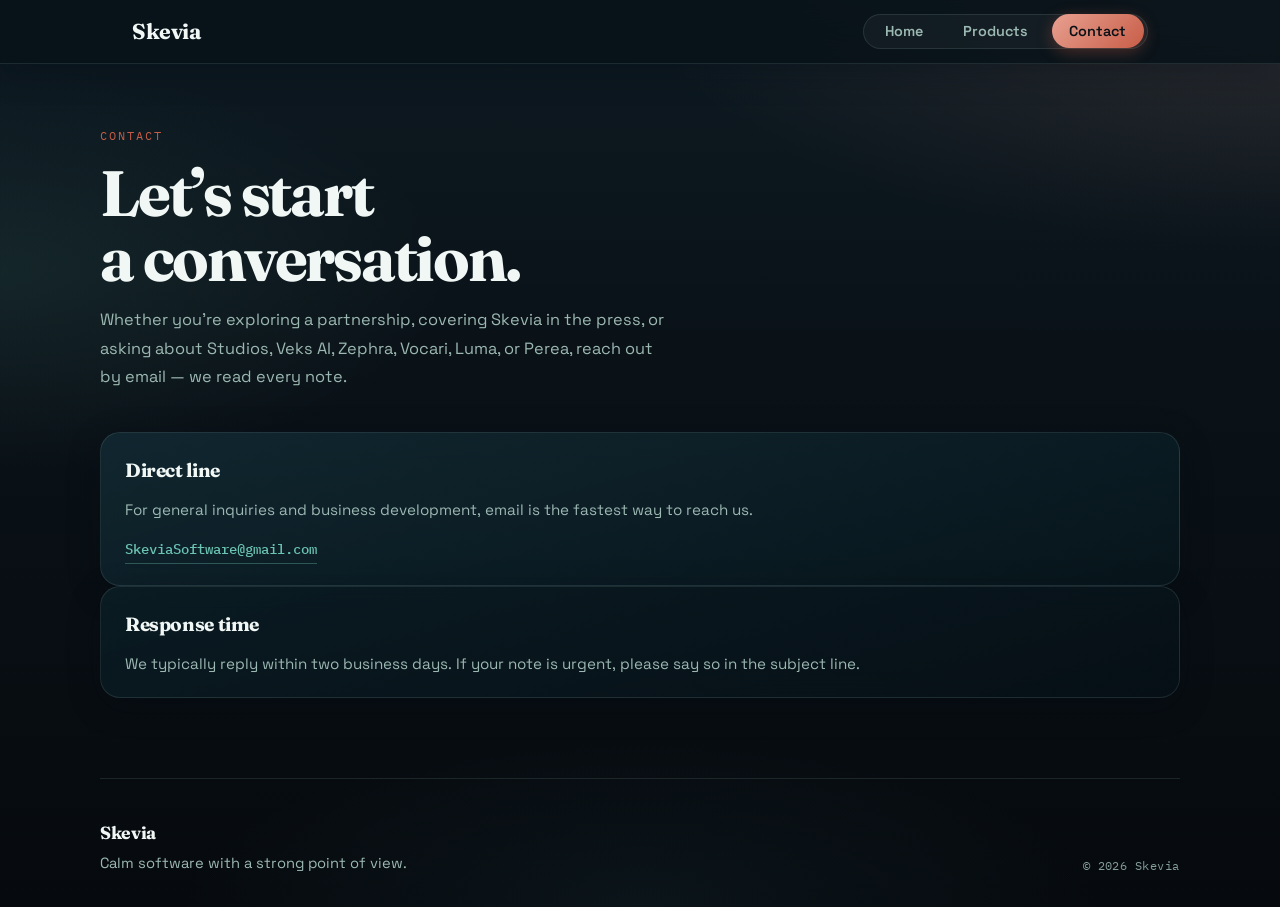
==== commit 205751aa: "fixed web appearances" ====
--- a/contact.html
+++ b/contact.html
@@ -5,9 +5,23 @@
     <meta name="viewport" content="width=device-width, initial-scale=1.0" />
     <meta
       name="description"
-      content="Get in touch with Skevia — partnerships, press, and product inquiries."
+      content="Contact Skevia for partnerships, press, or questions about Studios, Veks AI, Zephra, Vocari, Luma, and Perea."
     />
-    <meta name="theme-color" content="#0a1620" />
+    <meta
+      name="robots"
+      content="index,follow,max-snippet:-1,max-image-preview:large,max-video-preview:-1"
+    />
+    <link rel="canonical" href="https://skevia.net/contact.html" />
+    <meta property="og:type" content="website" />
+    <meta property="og:site_name" content="Skevia" />
+    <meta property="og:title" content="Skevia | Contact" />
+    <meta
+      property="og:description"
+      content="Contact Skevia about Studios, Veks AI, Zephra, Vocari, Luma, and Perea."
+    />
+    <meta property="og:url" content="https://skevia.net/contact.html" />
+    <meta property="og:image" content="https://skevia.net/company_logo.png" />
+    <meta name="theme-color" content="#070a0f" />
     <title>Skevia | Contact</title>
     <link rel="preconnect" href="https://fonts.googleapis.com" />
     <link rel="preconnect" href="https://fonts.gstatic.com" crossorigin />
@@ -15,7 +29,9 @@
       href="https://fonts.googleapis.com/css2?family=Fraunces:opsz,wght@9..144,500;9..144,700&family=IBM+Plex+Mono:wght@400;500;600&family=Space+Grotesk:wght@400;500;600;700&display=swap"
       rel="stylesheet"
     />
-    <link rel="icon" href="company_logo.png" />
+    <link rel="icon" href="favicon.svg" type="image/svg+xml" />
+    <link rel="alternate icon" href="company_logo.png" type="image/png" />
+    <link rel="apple-touch-icon" href="company_logo.png" />
     <link rel="stylesheet" href="styles.css" />
   </head>
   <body>
@@ -32,115 +48,36 @@
 
     <main id="top">
       <section class="section reveal" id="contact">
-        <p
-          class="contact-success"
-          id="contact-success"
-          role="status"
-          hidden
-        >
-          Thanks — your message was sent. We’ll get back to you soon.
-        </p>
         <div class="contact-intro">
           <p class="eyebrow">Contact</p>
           <h1>Let’s start a conversation.</h1>
           <p class="contact-lead">
             Whether you’re exploring a partnership, covering Skevia in the
-            press, or asking about our products, we read every message.
+            press, or asking about Studios, Veks AI, Zephra, Vocari, Luma, or
+            Perea, reach out by email — we read every note.
           </p>
         </div>
 
-        <div class="contact-layout">
-          <div class="contact-aside">
-            <div class="contact-card">
-              <h2>Direct line</h2>
-              <p>
-                For general inquiries and business development, email is the
-                fastest way to reach us.
-              </p>
-              <a
-                class="contact-email"
-                href="mailto:jonathoncskeen@gmail.com"
-                >jonathoncskeen@gmail.com</a
-              >
-            </div>
-            <div class="contact-card contact-card-muted">
-              <h2>Response time</h2>
-              <p>
-                We typically reply within two business days. If your note is
-                urgent, please say so in the subject line.
-              </p>
-            </div>
+        <div class="contact-cards">
+          <div class="contact-card">
+            <h2>Direct line</h2>
+            <p>
+              For general inquiries and business development, email is the
+              fastest way to reach us.
+            </p>
+            <a
+              class="contact-email"
+              href="mailto:SkeviaSoftware@gmail.com"
+              >SkeviaSoftware@gmail.com</a
+            >
           </div>
-
-          <form
-            class="contact-form"
-            id="contact-form"
-            action="https://formsubmit.co/jonathoncskeen@gmail.com"
-            method="POST"
-          >
-            <input
-              type="hidden"
-              name="_subject"
-              value="Skevia — website contact"
-            />
-            <input type="hidden" name="_template" value="table" />
-            <input type="hidden" name="_captcha" value="false" />
-            <input
-              type="hidden"
-              name="_next"
-              id="contact-form-next"
-              value=""
-            />
-            <input
-              type="text"
-              name="_honey"
-              class="form-honeypot"
-              tabindex="-1"
-              autocomplete="off"
-              aria-hidden="true"
-            />
-            <div class="form-row">
-              <label class="form-field">
-                <span class="form-label">Name</span>
-                <input
-                  type="text"
-                  name="name"
-                  autocomplete="name"
-                  required
-                  placeholder="Your name"
-                />
-              </label>
-              <label class="form-field">
-                <span class="form-label">Email</span>
-                <input
-                  type="email"
-                  name="email"
-                  autocomplete="email"
-                  required
-                  placeholder="you@company.com"
-                />
-              </label>
-            </div>
-            <label class="form-field">
-              <span class="form-label">Message</span>
-              <textarea
-                name="message"
-                rows="6"
-                required
-                placeholder="How can we help?"
-              ></textarea>
-            </label>
-            <div class="form-actions">
-              <button type="submit" class="button button-primary">
-                Send message
-              </button>
-              <p class="form-note">
-                Delivered securely via FormSubmit. The first time someone uses
-                this form, check your inbox to activate FormSubmit for this
-                address.
-              </p>
-            </div>
-          </form>
+          <div class="contact-card contact-card-muted">
+            <h2>Response time</h2>
+            <p>
+              We typically reply within two business days. If your note is
+              urgent, please say so in the subject line.
+            </p>
+          </div>
         </div>
       </section>
     </main>
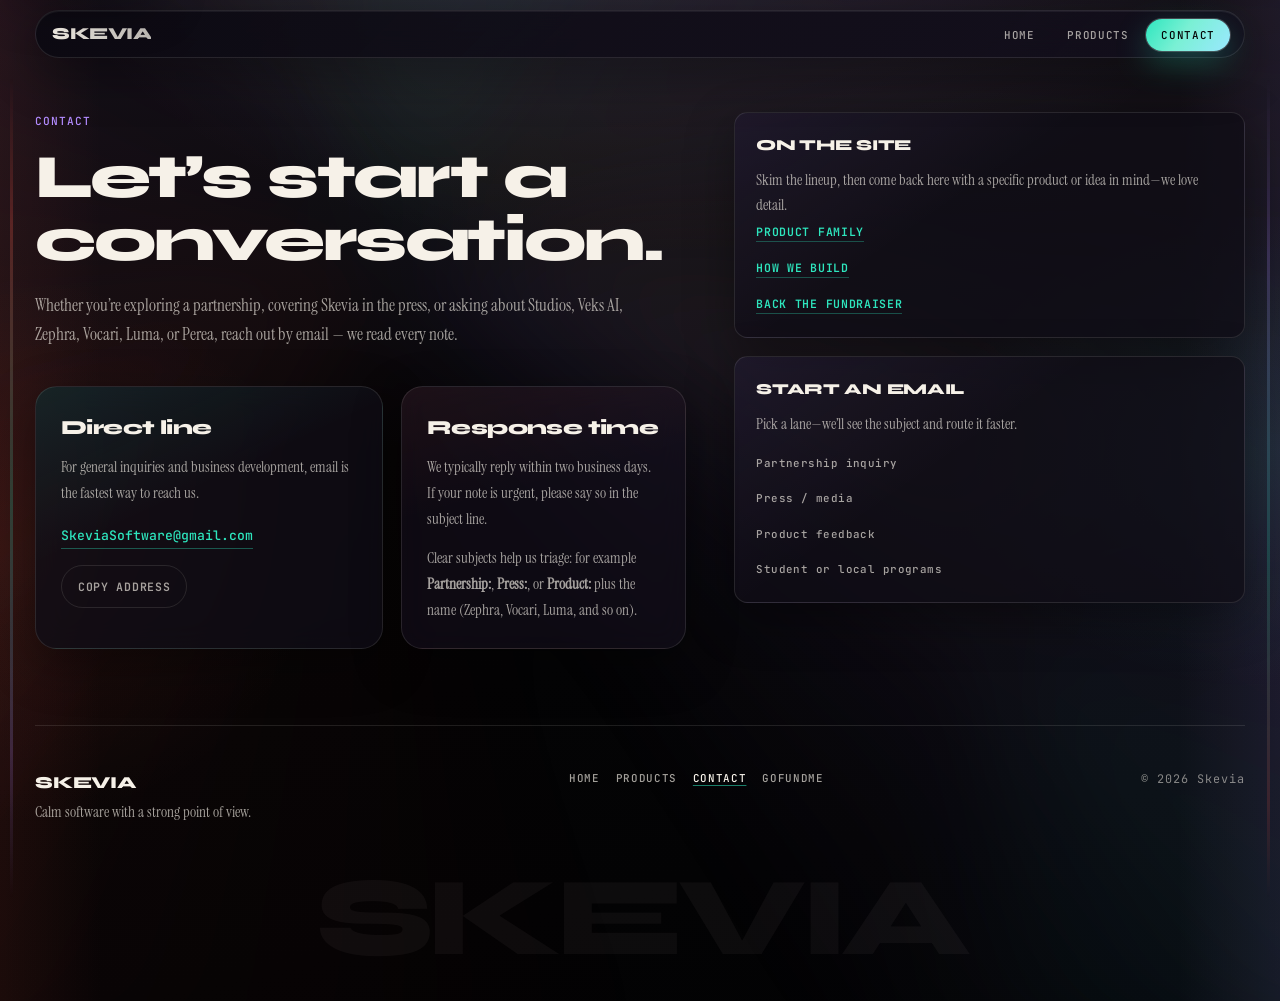
==== commit d8728549: "fixed favicon and title on homepage" ====
--- a/contact.html
+++ b/contact.html
@@ -21,63 +21,154 @@
     />
     <meta property="og:url" content="https://skevia.net/contact.html" />
     <meta property="og:image" content="https://skevia.net/company_logo.png" />
-    <meta name="theme-color" content="#070a0f" />
+    <meta name="twitter:card" content="summary" />
+    <meta name="twitter:title" content="Skevia | Contact" />
+    <meta
+      name="twitter:description"
+      content="Contact Skevia about Studios, Veks AI, Zephra, Vocari, Luma, and Perea."
+    />
+    <meta name="twitter:image" content="https://skevia.net/company_logo.png" />
+    <meta name="theme-color" content="#0c0a10" />
     <title>Skevia | Contact</title>
     <link rel="preconnect" href="https://fonts.googleapis.com" />
     <link rel="preconnect" href="https://fonts.gstatic.com" crossorigin />
     <link
-      href="https://fonts.googleapis.com/css2?family=Fraunces:opsz,wght@9..144,500;9..144,700&family=IBM+Plex+Mono:wght@400;500;600&family=Space+Grotesk:wght@400;500;600;700&display=swap"
+      href="https://fonts.googleapis.com/css2?family=Instrument+Serif&family=JetBrains+Mono:wght@400;500;600&family=Syne:wght@600;700;800&display=swap"
       rel="stylesheet"
     />
-    <link rel="icon" href="favicon.svg" type="image/svg+xml" />
-    <link rel="alternate icon" href="company_logo.png" type="image/png" />
-    <link rel="apple-touch-icon" href="company_logo.png" />
-    <link rel="stylesheet" href="styles.css" />
+    <link rel="icon" href="favicon.svg?v=2026-04-24b" type="image/svg+xml" />
+    <link rel="alternate icon" href="company-logo-cutout.png" type="image/png" />
+    <link rel="apple-touch-icon" href="company-logo-cutout.png" />
+    <link rel="stylesheet" href="styles.css?v=2026-04-24a" />
   </head>
-  <body>
-    <nav class="main-nav">
+  <body class="page-contact">
+    <a class="skip-link" href="#main-content">Skip to content</a>
+    <nav class="main-nav" data-nav aria-label="Primary">
       <div class="nav-container">
         <a href="index.html" class="nav-logo">Skevia</a>
         <ul class="nav-tabs">
           <li><a href="index.html" class="nav-link">Home</a></li>
           <li><a href="products.html" class="nav-link">Products</a></li>
-          <li><a href="contact.html" class="nav-link active">Contact</a></li>
+          <li>
+            <a href="contact.html" class="nav-link" aria-current="page">Contact</a>
+          </li>
         </ul>
       </div>
     </nav>
 
-    <main id="top">
+    <main id="main-content" tabindex="-1">
       <section class="section reveal" id="contact">
-        <div class="contact-intro">
-          <p class="eyebrow">Contact</p>
-          <h1>Let’s start a conversation.</h1>
-          <p class="contact-lead">
-            Whether you’re exploring a partnership, covering Skevia in the
-            press, or asking about Studios, Veks AI, Zephra, Vocari, Luma, or
-            Perea, reach out by email — we read every note.
-          </p>
-        </div>
-
-        <div class="contact-cards">
-          <div class="contact-card">
-            <h2>Direct line</h2>
-            <p>
-              For general inquiries and business development, email is the
-              fastest way to reach us.
-            </p>
-            <a
-              class="contact-email"
-              href="mailto:SkeviaSoftware@gmail.com"
-              >SkeviaSoftware@gmail.com</a
-            >
+        <div class="contact-layout">
+          <div class="contact-layout-main">
+            <div class="contact-intro">
+              <p class="eyebrow">Contact</p>
+              <h1>Let’s start a conversation.</h1>
+              <p class="contact-lead">
+                Whether you’re exploring a partnership, covering Skevia in the
+                press, or asking about Studios, Veks AI, Zephra, Vocari, Luma, or
+                Perea, reach out by email — we read every note.
+              </p>
+            </div>
+
+            <div class="contact-cards">
+              <div class="contact-card">
+                <h2>Direct line</h2>
+                <p>
+                  For general inquiries and business development, email is the
+                  fastest way to reach us.
+                </p>
+                <a
+                  class="contact-email"
+                  href="mailto:SkeviaSoftware@gmail.com"
+                  >SkeviaSoftware@gmail.com</a
+                >
+                <div class="contact-actions">
+                  <button
+                    type="button"
+                    class="button button-quiet"
+                    data-copy-email="SkeviaSoftware@gmail.com"
+                    data-copy-feedback="contact-copy-feedback"
+                    aria-label="Copy email address to clipboard"
+                  >
+                    Copy address
+                  </button>
+                </div>
+                <p
+                  id="contact-copy-feedback"
+                  class="contact-hint"
+                  role="status"
+                  aria-live="polite"
+                  hidden
+                ></p>
+              </div>
+              <div class="contact-card contact-card-muted">
+                <h2>Response time</h2>
+                <p>
+                  We typically reply within two business days. If your note is
+                  urgent, please say so in the subject line.
+                </p>
+                <p>
+                  Clear subjects help us triage: for example
+                  <strong>Partnership:</strong>, <strong>Press:</strong>, or
+                  <strong>Product:</strong> plus the name (Zephra, Vocari, Luma,
+                  and so on).
+                </p>
+              </div>
+            </div>
           </div>
-          <div class="contact-card contact-card-muted">
-            <h2>Response time</h2>
-            <p>
-              We typically reply within two business days. If your note is
-              urgent, please say so in the subject line.
-            </p>
-          </div>
+
+          <aside class="contact-aside" aria-label="More ways to connect">
+            <div class="contact-aside-card">
+              <h2>On the site</h2>
+              <p>
+                Skim the lineup, then come back here with a specific product or
+                idea in mind—we love detail.
+              </p>
+              <ul class="contact-aside-links">
+                <li><a href="products.html">Product family</a></li>
+                <li><a href="index.html#values-heading">How we build</a></li>
+                <li>
+                  <a
+                    href="https://www.gofundme.com/f/support-Skevia"
+                    target="_blank"
+                    rel="noopener noreferrer"
+                    aria-label="Support Skevia on GoFundMe (opens in new tab)"
+                    >Back the fundraiser</a
+                  >
+                </li>
+              </ul>
+            </div>
+            <div class="contact-aside-card">
+              <h2>Start an email</h2>
+              <p>Pick a lane—we’ll see the subject and route it faster.</p>
+              <ul class="contact-aside-mail">
+                <li>
+                  <a
+                    href="mailto:SkeviaSoftware@gmail.com?subject=Partnership%20inquiry"
+                    >Partnership inquiry</a
+                  >
+                </li>
+                <li>
+                  <a
+                    href="mailto:SkeviaSoftware@gmail.com?subject=Press%20%2F%20media"
+                    >Press / media</a
+                  >
+                </li>
+                <li>
+                  <a
+                    href="mailto:SkeviaSoftware@gmail.com?subject=Product%20feedback"
+                    >Product feedback</a
+                  >
+                </li>
+                <li>
+                  <a
+                    href="mailto:SkeviaSoftware@gmail.com?subject=Student%20or%20local%20programs"
+                    >Student or local programs</a
+                  >
+                </li>
+              </ul>
+            </div>
+          </aside>
         </div>
       </section>
     </main>
@@ -87,8 +178,40 @@
         <p class="footer-title">Skevia</p>
         <p>Calm software with a strong point of view.</p>
       </div>
-      <p class="footer-copy">&copy; <span data-year></span> Skevia</p>
+      <ul class="footer-nav" aria-label="Site">
+        <li><a href="index.html">Home</a></li>
+        <li><a href="products.html">Products</a></li>
+        <li><a href="contact.html" aria-current="page">Contact</a></li>
+        <li>
+          <a
+            href="https://www.gofundme.com/f/support-Skevia"
+            target="_blank"
+            rel="noopener noreferrer"
+            aria-label="Skevia on GoFundMe (opens in new tab)"
+            >GoFundMe</a
+          >
+        </li>
+      </ul>
+      <div class="footer-meta">
+        <p class="footer-copy">&copy; <span data-year></span> Skevia</p>
+      </div>
     </footer>
+
+    <script type="application/ld+json">
+      {
+        "@context": "https://schema.org",
+        "@type": "ContactPage",
+        "name": "Contact Skevia",
+        "url": "https://skevia.net/contact.html",
+        "description": "Contact Skevia for partnerships, press, or product questions.",
+        "mainEntity": {
+          "@type": "Organization",
+          "name": "Skevia",
+          "email": "SkeviaSoftware@gmail.com",
+          "url": "https://skevia.net/"
+        }
+      }
+    </script>
 
     <script src="script.js"></script>
   </body>
--- a/styles.css
+++ b/styles.css
@@ -1,21 +1,44 @@
+/* Skevia — Chromatic Almanac (redesign) */
+
+@property --aurora-a {
+  syntax: "<angle>";
+  inherits: false;
+  initial-value: 232deg;
+}
+
+@property --aurora-b {
+  syntax: "<angle>";
+  inherits: false;
+  initial-value: 308deg;
+}
+
 :root {
-  --bg: #0a1218;
-  --surface: rgba(12, 28, 36, 0.72);
-  --surface-strong: rgba(10, 26, 34, 0.92);
-  --ink: #f0f7f5;
-  --muted: #9cb8b2;
-  --accent: #e8a090;
-  --accent-deep: #c75d48;
-  --moss: #6bc4b3;
-  --line: rgba(180, 220, 210, 0.12);
-  --shadow: 0 24px 64px rgba(2, 8, 12, 0.45);
-  --shadow-soft: 0 8px 32px rgba(2, 12, 18, 0.28);
-  --display: "Fraunces", serif;
-  --body: "Space Grotesk", sans-serif;
-  --mono: "IBM Plex Mono", monospace;
-  --radius-lg: 1.25rem;
-  --radius-md: 0.75rem;
-  --max-width: 1080px;
+  --void: #050506;
+  --surface: rgba(16, 14, 22, 0.78);
+  --surface-2: rgba(22, 18, 32, 0.55);
+  --ink: #f6f1e8;
+  --ink-dim: rgba(246, 241, 232, 0.66);
+  --coral: #ff5c4d;
+  --mint: #2ee6be;
+  --violet: #b38cff;
+  --gold: #e8c547;
+  --line: rgba(246, 241, 232, 0.11);
+  --line-strong: rgba(246, 241, 232, 0.2);
+  --glow-coral: rgba(255, 92, 77, 0.35);
+  --glow-mint: rgba(46, 230, 190, 0.28);
+  --shadow: 0 28px 80px rgba(0, 0, 0, 0.55);
+  --shadow-soft: 0 16px 48px rgba(0, 0, 0, 0.35);
+  --display: "Syne", system-ui, sans-serif;
+  --serif: "Instrument Serif", Georgia, serif;
+  --mono: "JetBrains Mono", ui-monospace, monospace;
+  --radius-lg: 1.35rem;
+  --radius-md: 0.85rem;
+  --layout-gutter: clamp(0.75rem, 2.75vw, 3.5rem);
+  --shell-width: calc(100% - 2 * var(--layout-gutter));
+  --text-column-max: 40rem;
+  --prose-max: 40rem;
+  --hero-copy-pad-inline: clamp(1rem, 2.4vw, 1.85rem);
+  --nav-h: 4.25rem;
 }
 
 *,
@@ -26,27 +49,136 @@
 
 html {
   scroll-behavior: smooth;
-  scroll-padding-top: 6rem;
+  scroll-padding-top: calc(var(--nav-h) + 1rem);
 }
 
 section[id] {
-  scroll-margin-top: 7.5rem;
+  scroll-margin-top: calc(var(--nav-h) + 2rem);
+}
+
+[id^="product-"] {
+  scroll-margin-top: calc(var(--nav-h) + 1.5rem);
+}
+
+/* Soft chromatic rails in the viewport margins (behind page content) */
+main::before,
+main::after {
+  content: "";
+  position: fixed;
+  top: calc(var(--nav-h) + 0.5rem);
+  bottom: 0;
+  width: 3px;
+  border-radius: 999px;
+  pointer-events: none;
+  z-index: 0;
+  opacity: 0.45;
+}
+
+main::before {
+  left: max(0.25rem, calc(var(--layout-gutter) * 0.28));
+  background: linear-gradient(
+    180deg,
+    transparent 0%,
+    rgba(255, 92, 77, 0.55) 18%,
+    rgba(46, 230, 190, 0.5) 52%,
+    rgba(179, 140, 255, 0.45) 82%,
+    transparent 100%
+  );
+  box-shadow: 0 0 28px rgba(46, 230, 190, 0.12);
+}
+
+main::after {
+  right: max(0.25rem, calc(var(--layout-gutter) * 0.28));
+  background: linear-gradient(
+    180deg,
+    transparent 0%,
+    rgba(179, 140, 255, 0.5) 22%,
+    rgba(46, 230, 190, 0.45) 58%,
+    rgba(255, 92, 77, 0.35) 88%,
+    transparent 100%
+  );
+  box-shadow: 0 0 28px rgba(179, 140, 255, 0.1);
 }
 
 body {
   margin: 0;
   min-height: 100vh;
-  padding-top: 5.5rem;
+  padding-top: var(--nav-h);
   color: var(--ink);
-  font-family: var(--body);
-  font-size: 1.02rem;
+  font-family: var(--serif);
+  font-size: 1.06rem;
   line-height: 1.65;
+  font-stretch: normal;
+  letter-spacing: normal;
+  background-color: var(--void);
+  background-image:
+    linear-gradient(
+      90deg,
+      rgba(255, 92, 77, 0.07) 0%,
+      transparent 8%,
+      transparent 92%,
+      rgba(179, 140, 255, 0.08) 100%
+    ),
+    radial-gradient(ellipse 85% 70% at 50% -15%, rgba(179, 140, 255, 0.16), transparent 58%),
+    radial-gradient(ellipse 55% 50% at 100% 45%, rgba(46, 230, 190, 0.1), transparent 48%),
+    radial-gradient(ellipse 50% 55% at 0% 55%, rgba(255, 92, 77, 0.09), transparent 50%),
+    linear-gradient(168deg, #12101a 0%, var(--void) 42%, #020203 100%);
+  overflow-x: hidden;
+}
+
+body::before {
+  content: "";
+  position: fixed;
+  inset: -20%;
+  pointer-events: none;
+  z-index: -2;
   background:
-    radial-gradient(ellipse 90% 50% at 100% 0%, rgba(232, 160, 144, 0.14), transparent 55%),
-    radial-gradient(ellipse 70% 45% at 0% 30%, rgba(107, 196, 179, 0.1), transparent 50%),
-    radial-gradient(ellipse 80% 40% at 50% 100%, rgba(45, 95, 110, 0.12), transparent 45%),
-    linear-gradient(180deg, #0d1a22 0%, var(--bg) 38%, #060a0e 100%);
-  overflow-x: hidden;
+    conic-gradient(
+      from var(--aurora-a) at 35% 35%,
+      rgba(255, 92, 77, 0.09),
+      transparent 28%,
+      rgba(46, 230, 190, 0.07),
+      transparent 52%,
+      rgba(179, 140, 255, 0.1),
+      transparent 78%,
+      rgba(255, 92, 77, 0.06)
+    ),
+    conic-gradient(
+      from var(--aurora-b) at 70% 65%,
+      rgba(232, 197, 71, 0.05),
+      transparent 35%,
+      rgba(46, 230, 190, 0.06),
+      transparent 70%
+    );
+  filter: blur(52px) saturate(1.15);
+  opacity: 0.85;
+  animation: aurora-rotate 28s ease-in-out infinite alternate;
+}
+
+body::after {
+  content: "";
+  position: fixed;
+  inset: 0;
+  pointer-events: none;
+  z-index: -1;
+  opacity: 0.42;
+  background-image: url("bg-noise.svg");
+  background-size: 240px 240px;
+  mix-blend-mode: overlay;
+}
+
+@keyframes aurora-rotate {
+  0% {
+    --aurora-a: 220deg;
+    --aurora-b: 295deg;
+    transform: scale(1) translate3d(0, 0, 0);
+  }
+
+  100% {
+    --aurora-a: 300deg;
+    --aurora-b: 28deg;
+    transform: scale(1.06) translate3d(-2%, 1%, 0);
+  }
 }
 
 a {
@@ -54,40 +186,122 @@
   text-decoration: none;
 }
 
-/* Navigation */
+img {
+  display: block;
+  max-width: 100%;
+}
+
+button,
+input,
+textarea,
+select {
+  font: inherit;
+}
+
+:focus-visible {
+  outline: 2px solid var(--mint);
+  outline-offset: 3px;
+}
+
+.skip-link {
+  position: absolute;
+  left: 0.75rem;
+  top: 0.75rem;
+  z-index: 2000;
+  padding: 0.65rem 1rem;
+  border-radius: 999px;
+  font-family: var(--mono);
+  font-size: 0.68rem;
+  font-weight: 600;
+  letter-spacing: 0.06em;
+  text-transform: uppercase;
+  color: var(--void);
+  background: linear-gradient(118deg, var(--mint) 0%, #7af0d4 100%);
+  box-shadow: var(--shadow-soft);
+  transform: translateY(-160%);
+  transition: transform 0.2s ease;
+}
+
+.skip-link:focus {
+  transform: translateY(0);
+}
+
+@media (scripting: none) {
+  .reveal {
+    opacity: 1;
+    transform: none;
+  }
+}
+
+/* ---------- Navigation ---------- */
+
 .main-nav {
   position: fixed;
   top: 0;
   left: 0;
   right: 0;
-  background: rgba(8, 18, 24, 0.85);
-  backdrop-filter: blur(16px) saturate(1.2);
-  border-bottom: 1px solid var(--line);
-  box-shadow: var(--shadow-soft);
   z-index: 1000;
-  padding: 0.85rem 0;
+  padding: 0.65rem var(--layout-gutter);
+  background: transparent;
+  transition: padding 0.25s ease;
+  isolation: isolate;
+}
+
+.main-nav[data-scrolled="true"] {
+  padding-top: 0.4rem;
+  padding-bottom: 0.4rem;
 }
 
 .nav-container {
-  max-width: var(--max-width);
+  width: 100%;
+  max-width: none;
   margin: 0 auto;
-  padding: 0 clamp(1.25rem, 4vw, 2rem);
   display: flex;
+  align-items: center;
   justify-content: space-between;
-  align-items: center;
+  gap: 1rem;
+  padding: 0.55rem 0.85rem 0.55rem 1rem;
+  border-radius: 100px;
+  border: 1px solid var(--line);
+  background: linear-gradient(
+    135deg,
+    rgba(12, 10, 18, 0.92) 0%,
+    rgba(18, 14, 28, 0.78) 100%
+  );
+  backdrop-filter: blur(18px) saturate(1.2);
+  box-shadow:
+    var(--shadow-soft),
+    inset 0 1px 0 rgba(255, 255, 255, 0.06);
+  transition:
+    padding 0.25s ease,
+    border-color 0.25s ease,
+    box-shadow 0.25s ease;
+}
+
+.main-nav[data-scrolled="true"] .nav-container {
+  padding-block: 0.42rem;
+  border-color: rgba(246, 241, 232, 0.14);
+  box-shadow:
+    0 12px 40px rgba(0, 0, 0, 0.42),
+    0 0 0 1px rgba(46, 230, 190, 0.08),
+    inset 0 1px 0 rgba(255, 255, 255, 0.07);
 }
 
 .nav-logo {
   font-family: var(--display);
-  font-size: 1.35rem;
-  font-weight: 700;
-  letter-spacing: -0.02em;
-  color: var(--ink);
-  transition: color 0.2s ease;
+  font-weight: 800;
+  font-size: 1.05rem;
+  letter-spacing: -0.03em;
+  text-transform: uppercase;
+  background: linear-gradient(110deg, var(--ink) 0%, rgba(246, 241, 232, 0.75) 100%);
+  -webkit-background-clip: text;
+  background-clip: text;
+  color: transparent;
+  transition: filter 0.25s ease;
 }
 
 .nav-logo:hover {
-  color: var(--accent);
+  filter: drop-shadow(0 0 12px var(--glow-mint));
 }
 
 .nav-tabs {
@@ -95,249 +309,620 @@
   list-style: none;
   margin: 0;
   padding: 0;
-  gap: 0.35rem;
-  background: rgba(255, 255, 255, 0.04);
-  border: 1px solid var(--line);
-  border-radius: 999px;
-  padding: 0.2rem;
+  gap: 0.15rem;
+  flex-wrap: wrap;
+  justify-content: flex-end;
 }
 
 .nav-link {
-  color: var(--muted);
-  font-weight: 600;
-  font-size: 0.9rem;
-  padding: 0.5rem 1.1rem;
+  position: relative;
+  font-family: var(--mono);
+  font-size: 0.68rem;
+  font-weight: 500;
+  letter-spacing: 0.06em;
+  text-transform: uppercase;
+  color: var(--ink-dim);
+  padding: 0.55rem 0.95rem;
   border-radius: 999px;
   transition:
     color 0.2s ease,
-    background 0.2s ease;
-  position: relative;
+    background 0.2s ease,
+    box-shadow 0.2s ease;
+}
+
+.nav-link::before,
+.nav-link::after {
+  position: absolute;
+  top: 50%;
+  transform: translateY(-50%);
+  font-weight: 400;
+  opacity: 0;
+  transition: opacity 0.2s ease;
+  color: var(--coral);
+  pointer-events: none;
+}
+
+.nav-link::before {
+  content: "[";
+  left: 0.35rem;
+}
+
+.nav-link::after {
+  content: "]";
+  right: 0.35rem;
 }
 
 .nav-link:hover {
   color: var(--ink);
-  background: rgba(255, 255, 255, 0.06);
-}
-
-.nav-link.active {
-  color: #0a1218;
-  background: linear-gradient(135deg, var(--accent), var(--accent-deep));
-  box-shadow: 0 4px 16px rgba(199, 93, 72, 0.35);
-}
-
-.nav-link.active::after {
-  display: none;
-}
-
-.hero {
-  padding-top: 3rem;
-}
-
-img {
-  display: block;
-  max-width: 100%;
-}
-
-button,
-input,
-textarea,
-select {
-  font: inherit;
-}
-
-:focus-visible {
-  outline: 2px solid var(--accent);
-  outline-offset: 4px;
-}
+  background: rgba(246, 241, 232, 0.06);
+}
+
+.nav-link:hover::before,
+.nav-link:hover::after {
+  opacity: 0.55;
+}
+
+.nav-link[aria-current="page"] {
+  color: var(--void);
+  background: linear-gradient(125deg, var(--mint) 0%, #7af0d4 45%, #9ae8ff 100%);
+  box-shadow:
+    0 0 0 1px rgba(255, 255, 255, 0.2),
+    0 12px 32px var(--glow-mint);
+}
+
+.nav-link[aria-current="page"]::before,
+.nav-link[aria-current="page"]::after {
+  opacity: 0;
+}
+
+/* ---------- Layout shells ---------- */
 
 .hero,
 .section,
 .site-footer {
-  width: min(calc(100% - 2rem), var(--max-width));
+  position: relative;
+  z-index: 1;
+  width: var(--shell-width);
+  max-width: none;
   margin-inline: auto;
 }
 
+.value-grid {
+  display: grid;
+  grid-template-columns: repeat(auto-fit, minmax(240px, 1fr));
+  gap: 1rem 1.25rem;
+  margin: 1.75rem 0 1.5rem;
+  padding: 0;
+  list-style: none;
+}
+
+.value-item {
+  margin: 0;
+  padding: 1.15rem 1.25rem;
+  border-radius: var(--radius-md);
+  border: 1px solid var(--line);
+  background: var(--surface);
+  box-shadow: var(--shadow-soft);
+}
+
+.value-item strong {
+  display: block;
+  font-family: var(--display);
+  font-size: 0.95rem;
+  font-weight: 800;
+  letter-spacing: -0.02em;
+  margin-bottom: 0.45rem;
+  color: var(--ink);
+}
+
+.value-item span {
+  font-size: 0.92rem;
+  color: var(--ink-dim);
+  line-height: 1.65;
+}
+
+.value-item-link {
+  display: inline-block;
+  margin-top: 0.85rem;
+  font-family: var(--mono);
+  font-size: 0.68rem;
+  font-weight: 600;
+  letter-spacing: 0.08em;
+  text-transform: uppercase;
+  color: var(--mint);
+  border-bottom: 1px solid rgba(46, 230, 190, 0.35);
+  padding-bottom: 0.08rem;
+  transition:
+    color 0.2s ease,
+    border-color 0.2s ease;
+}
+
+.value-item-link:hover {
+  color: var(--coral);
+  border-color: rgba(255, 92, 77, 0.45);
+}
+
+.section-cta {
+  margin-top: 0.25rem;
+}
+
+.section-outro {
+  margin-top: 2.75rem;
+  padding: 2rem 1.75rem 2.1rem;
+  border-radius: var(--radius-lg);
+  border: 1px solid var(--line);
+  background:
+    linear-gradient(125deg, rgba(179, 140, 255, 0.09) 0%, transparent 38%),
+    linear-gradient(215deg, rgba(255, 92, 77, 0.06) 0%, transparent 35%),
+    var(--surface);
+  box-shadow: var(--shadow-soft);
+  position: relative;
+  overflow: hidden;
+}
+
+.section-outro::before {
+  content: "";
+  position: absolute;
+  inset: 0;
+  background: repeating-linear-gradient(
+    -8deg,
+    transparent,
+    transparent 18px,
+    rgba(246, 241, 232, 0.02) 18px,
+    rgba(246, 241, 232, 0.02) 19px
+  );
+  pointer-events: none;
+}
+
+.section-outro-title {
+  margin: 0;
+  position: relative;
+  z-index: 1;
+  font-family: var(--display);
+  font-weight: 800;
+  font-size: clamp(1.65rem, 4vw, 2.35rem);
+  letter-spacing: -0.04em;
+  line-height: 1.05;
+  max-width: 18ch;
+}
+
+.section-outro-lead {
+  position: relative;
+  z-index: 1;
+  margin: 0.85rem 0 0;
+  max-width: 36rem;
+  color: var(--ink-dim);
+  line-height: 1.72;
+  font-size: 1.02rem;
+}
+
+.section-outro .eyebrow {
+  position: relative;
+  z-index: 1;
+  margin-bottom: 0.75rem;
+}
+
+.section-outro-actions {
+  position: relative;
+  z-index: 1;
+  display: flex;
+  flex-wrap: wrap;
+  gap: 0.75rem;
+  margin-top: 1.35rem;
+}
+
+/* ---------- 404 ---------- */
+
+.page-missing {
+  padding-top: 1rem;
+}
+
+.page-missing-title {
+  margin: 0 0 1rem;
+  font-family: var(--display);
+  font-weight: 800;
+  font-size: clamp(2.35rem, 5.5vw, 3.85rem);
+  letter-spacing: -0.04em;
+  line-height: 1.05;
+  max-width: 22ch;
+}
+
+.page-missing-lead {
+  margin-top: 0;
+}
+
+.page-missing-actions {
+  margin-top: 1.75rem;
+}
+
+/* ---------- Type rhythm ---------- */
+
 .eyebrow {
-  margin: 0 0 0.9rem;
-  color: var(--accent-deep);
+  margin: 0 0 1rem;
   font-family: var(--mono);
-  font-size: 0.72rem;
+  font-size: 0.7rem;
+  font-weight: 500;
+  letter-spacing: 0.08em;
+  text-transform: uppercase;
+  color: var(--violet);
+}
+
+/* Wide tracking can sit flush against the rail; nudge without stretching lines */
+.hero-copy > .eyebrow {
+  padding-inline-start: 0.08em;
+  margin-inline-end: 0.5rem;
+}
+
+.hero-copy h1,
+.section-heading h2,
+.contact-intro h1 {
+  margin: 0;
+  font-family: var(--display);
+  font-weight: 800;
+  line-height: 1.02;
+  letter-spacing: -0.04em;
+}
+
+.section-heading h2,
+.contact-intro h1 {
+  text-wrap: balance;
+}
+
+.contact-intro h1 {
+  font-size: clamp(2.35rem, 5.5vw, 3.85rem);
+}
+
+.hero-copy h1 {
+  max-width: 100%;
+  font-size: clamp(2.1rem, 4.6vw + 0.5rem, 4.6rem);
+  line-height: 1.05;
+  padding-block: 0.06em 0.12em;
+  text-wrap: balance;
+  hyphens: manual;
+  background: linear-gradient(
+    118deg,
+    var(--ink) 0%,
+    rgba(246, 241, 232, 0.88) 38%,
+    var(--gold) 92%
+  );
+  -webkit-background-clip: text;
+  background-clip: text;
+  color: transparent;
+  overflow: visible;
+}
+
+.hero-copy h1 .hero-title-line {
+  display: block;
+  white-space: normal;
+}
+
+.hero-copy h1 .hero-title-line:last-child {
+  padding-top: 0.02em;
+}
+
+/* Never force nowrap here: it can overflow the viewport and get clipped by overflow-x:hidden */
+
+/* Prefer column-relative sizing when supported (avoids vw-only type wider than the text column) */
+@supports (font-size: 1cqi) {
+  .hero-copy h1 {
+    font-size: clamp(2.1rem, 10.25cqi + 0.95rem, 4.6rem);
+  }
+}
+
+.hero-lead,
+.section-heading p,
+.product-card p,
+.contact-lead {
+  margin: 1.15rem 0 0;
+  color: var(--ink-dim);
+  line-height: 1.78;
+  max-width: min(var(--prose-max), 100%);
+  font-size: 1.05rem;
+}
+
+/* ---------- Hero ---------- */
+
+.hero {
+  display: grid;
+  /* First track: enough min width so two nowrap headline lines are not clipped */
+  grid-template-columns: minmax(28rem, 1.22fr) minmax(17.5rem, 1fr);
+  gap: clamp(1.5rem, 4.5vw, 4.5rem);
+  align-items: center;
+  padding: 3rem 0 2.5rem;
+  position: relative;
+  overflow: visible;
+}
+
+.hero-copy {
+  position: relative;
+  z-index: 1;
+  box-sizing: border-box;
+  justify-self: stretch;
+  width: min(100%, var(--text-column-max));
+  max-width: var(--text-column-max);
+  min-width: 0;
+  padding-inline: var(--hero-copy-pad-inline) 0.35rem;
+  overflow: visible;
+  container-type: inline-size;
+  container-name: hero-copy;
+}
+
+@media (min-width: 1081px) {
+  .hero-copy {
+    max-width: none;
+    width: 100%;
+  }
+
+  .hero .gofundme-card {
+    max-width: 100%;
+  }
+}
+
+.hero-copy::before {
+  content: "";
+  position: absolute;
+  left: calc(var(--hero-copy-pad-inline) * 0.35);
+  top: -0.35rem;
+  bottom: -0.35rem;
+  width: 3px;
+  border-radius: 999px;
+  background: linear-gradient(
+    180deg,
+    transparent,
+    var(--coral) 18%,
+    var(--mint) 52%,
+    var(--violet) 82%,
+    transparent
+  );
+  opacity: 0.85;
+  pointer-events: none;
+}
+
+/* ---------- GoFundMe ticket ---------- */
+
+.gofundme-card {
+  margin-top: 1.85rem;
+  max-width: min(var(--text-column-max), 100%);
+  padding: 1.35rem 1.35rem 1.45rem;
+  border-radius: var(--radius-md);
+  border: 1px dashed var(--line-strong);
+  background:
+    linear-gradient(145deg, rgba(255, 92, 77, 0.08) 0%, transparent 42%),
+    linear-gradient(210deg, rgba(46, 230, 190, 0.06) 0%, transparent 38%),
+    var(--surface);
+  box-shadow: var(--shadow-soft);
+  position: relative;
+  overflow: hidden;
+}
+
+.gofundme-card::after {
+  content: "";
+  position: absolute;
+  inset: 0;
+  background: repeating-linear-gradient(
+    -12deg,
+    transparent,
+    transparent 12px,
+    rgba(246, 241, 232, 0.02) 12px,
+    rgba(246, 241, 232, 0.02) 13px
+  );
+  pointer-events: none;
+}
+
+.gofundme-card-top {
+  display: flex;
+  align-items: baseline;
+  justify-content: space-between;
+  gap: 1rem;
+  position: relative;
+  z-index: 1;
+}
+
+.gofundme-eyebrow {
+  margin: 0;
+  font-family: var(--mono);
+  font-size: 0.68rem;
+  font-weight: 600;
   letter-spacing: 0.18em;
   text-transform: uppercase;
-}
-
-.button,
-.product-card,
-.contact-card {
-  transition:
-    transform 180ms ease,
-    border-color 180ms ease,
-    background-color 180ms ease,
-    box-shadow 180ms ease,
-    color 180ms ease;
-}
+  color: var(--coral);
+}
+
+.gofundme-title {
+  margin: 0;
+  font-family: var(--display);
+  font-size: 1.08rem;
+  font-weight: 800;
+  letter-spacing: -0.02em;
+}
+
+.gofundme-copy {
+  margin: 0.85rem 0 0;
+  color: var(--ink-dim);
+  line-height: 1.68;
+  position: relative;
+  z-index: 1;
+}
+
+.gofundme-actions {
+  display: flex;
+  flex-wrap: wrap;
+  gap: 0.75rem;
+  margin-top: 1.1rem;
+  position: relative;
+  z-index: 1;
+}
+
+.hero-actions {
+  display: flex;
+  flex-wrap: wrap;
+  gap: 0.75rem;
+  margin-top: 1.65rem;
+}
+
+/* ---------- Buttons ---------- */
 
 .button {
   display: inline-flex;
   align-items: center;
   justify-content: center;
   min-height: 3rem;
-  padding: 0.85rem 1.2rem;
+  padding: 0.85rem 1.35rem;
   border-radius: 999px;
   border: 1px solid var(--line);
-  font-weight: 700;
-}
-
-.button:hover,
-.button:focus-visible,
-.product-card:hover,
-.product-card:focus-within,
-.contact-card:hover {
-  transform: translateY(-2px);
-}
-
-.button-primary {
-  color: #0a1218;
-  border-color: transparent;
-  background: linear-gradient(135deg, var(--accent), var(--accent-deep));
-  box-shadow: 0 12px 32px rgba(199, 93, 72, 0.32);
-}
-
-.button-secondary {
-  background: rgba(255, 255, 255, 0.06);
-  color: var(--ink);
-  border-color: var(--line);
-}
-
-.hero {
-  display: grid;
-  grid-template-columns: minmax(0, 0.85fr) minmax(360px, 1.15fr);
-  gap: 2rem;
-  align-items: center;
-  padding: 3.2rem 0 2.2rem;
-}
-
-.hero-copy h1,
-.section-heading h2,
-.contact-intro h1 {
-  margin: 0;
   font-family: var(--display);
   font-weight: 700;
-  line-height: 1.02;
-  letter-spacing: -0.035em;
-  text-wrap: balance;
-}
-
-.hero-copy h1 {
-  max-width: 12ch;
-  font-size: clamp(3.25rem, 8.5vw, 5.5rem);
-}
-
-.hero-lead,
-.section-heading p,
-.product-card p,
-.contact-lead {
-  margin: 1rem 0 0;
-  color: var(--muted);
-  line-height: 1.75;
-  max-width: 36rem;
-}
-
-.hero-actions {
+  font-size: 0.92rem;
+  letter-spacing: -0.02em;
+  transition:
+    transform 0.18s ease,
+    box-shadow 0.18s ease,
+    border-color 0.18s ease,
+    background 0.18s ease;
+}
+
+.button:hover,
+.button:focus-visible {
+  transform: translateY(-2px);
+}
+
+.button-primary {
+  color: var(--void);
+  border-color: transparent;
+  background: linear-gradient(118deg, var(--coral) 0%, #ff8a6b 38%, var(--gold) 100%);
+  box-shadow:
+    0 0 0 1px rgba(255, 255, 255, 0.22),
+    0 16px 40px var(--glow-coral);
+}
+
+.button-primary:hover {
+  box-shadow:
+    0 0 0 1px rgba(255, 255, 255, 0.28),
+    0 20px 50px var(--glow-coral);
+}
+
+.button-secondary {
+  color: var(--ink);
+  border-color: var(--line-strong);
+  background: rgba(12, 10, 18, 0.65);
+  box-shadow: inset 0 1px 0 rgba(255, 255, 255, 0.06);
+}
+
+.button-secondary:hover,
+.button-secondary:focus-visible {
+  border-color: rgba(46, 230, 190, 0.45);
+  box-shadow:
+    inset 0 1px 0 rgba(255, 255, 255, 0.08),
+    0 0 0 1px rgba(46, 230, 190, 0.12);
+}
+
+.button-quiet {
+  color: var(--ink-dim);
+  border-color: var(--line);
+  background: transparent;
+  font-family: var(--mono);
+  font-size: 0.72rem;
+  font-weight: 600;
+  letter-spacing: 0.06em;
+  text-transform: uppercase;
+  min-height: 2.65rem;
+  padding: 0.55rem 1rem;
+}
+
+.button-quiet:hover,
+.button-quiet:focus-visible {
+  color: var(--ink);
+  border-color: var(--line-strong);
+}
+
+/* ---------- Hero mark / aquarium ---------- */
+
+.hero-mark {
+  position: relative;
+  container-type: inline-size;
   display: flex;
-  flex-wrap: wrap;
-  gap: 0.8rem;
-  margin-top: 1.8rem;
-}
-
-.product-card,
-.contact-card {
-  position: relative;
-  overflow: hidden;
-  border: 1px solid var(--line);
-  border-radius: var(--radius-lg);
-  box-shadow: var(--shadow-soft);
-  backdrop-filter: blur(16px);
-}
-
-.hero-mark {
-  position: relative;
-  display: grid;
-  place-items: center;
-  min-height: 43rem;
-  padding: 1rem 0.5rem;
+  align-items: center;
+  justify-content: center;
+  min-height: clamp(28rem, 72vh, 52rem);
+  padding: 0.5rem 0 0.5rem 0.5rem;
 }
 
 .hero-mark::before {
   content: "";
   position: absolute;
-  inset: 10% 10%;
-  border-radius: 24%;
+  inset: 5% 0 8%;
+  border-radius: 50%;
   background:
-    radial-gradient(circle at 24% 24%, rgba(255, 171, 147, 0.24), transparent 20%),
-    radial-gradient(circle at 74% 26%, rgba(122, 209, 191, 0.24), transparent 22%),
-    radial-gradient(circle at 50% 74%, rgba(66, 141, 165, 0.2), transparent 30%);
-  filter: blur(38px);
-  opacity: 0.88;
-}
-
-/* Aquarium showcase: bezel, hood, pedestal — reads as one object, not a pasted image */
+    radial-gradient(circle at 30% 30%, rgba(255, 92, 77, 0.2), transparent 35%),
+    radial-gradient(circle at 72% 38%, rgba(46, 230, 190, 0.16), transparent 38%),
+    radial-gradient(circle at 48% 72%, rgba(179, 140, 255, 0.14), transparent 42%);
+  filter: blur(48px);
+  opacity: 0.9;
+  pointer-events: none;
+}
+
 .tank-showcase {
   position: relative;
-  width: min(100%, calc(38rem + 2.4rem));
+  width: min(100%, max(31rem, min(48vw, 54rem)));
   margin-inline: auto;
-  animation: showcase-float 10s ease-in-out infinite;
+  filter: drop-shadow(0 28px 56px rgba(0, 0, 0, 0.52));
+}
+
+@supports (width: 1cqi) {
+  .tank-showcase {
+    width: min(100%, max(31rem, min(74cqi, 54rem)));
+  }
 }
 
 .tank-rim {
   position: relative;
   z-index: 3;
-  height: 1.85rem;
-  margin: 0 1.5rem -0.4rem;
-  border-radius: 1.05rem 1.05rem 0 0;
-  background: linear-gradient(
-    180deg,
-    rgba(72, 98, 108, 0.98) 0%,
-    rgba(28, 44, 52, 0.99) 72%,
-    rgba(14, 24, 30, 1) 100%
-  );
+  height: 1.65rem;
+  margin: 0 1.4rem -0.32rem;
+  border-radius: var(--radius-md) var(--radius-md) 0 0;
+  border: 1px solid var(--line);
+  border-bottom: none;
+  background:
+    linear-gradient(180deg, rgba(255, 92, 77, 0.12) 0%, transparent 32%),
+    linear-gradient(180deg, rgba(179, 140, 255, 0.08) 0%, transparent 28%),
+    linear-gradient(180deg, rgba(48, 42, 62, 0.96) 0%, rgba(12, 10, 18, 1) 100%);
   box-shadow:
-    inset 0 1px 0 rgba(255, 255, 255, 0.14),
-    inset 0 -6px 12px rgba(0, 0, 0, 0.35),
-    0 4px 14px rgba(0, 0, 0, 0.25);
+    inset 0 1px 0 rgba(255, 255, 255, 0.1),
+    inset 0 -8px 16px rgba(0, 0, 0, 0.4);
   overflow: hidden;
 }
 
 .tank-rim-glow {
   position: absolute;
-  inset: 0.38rem 0.9rem 0.28rem;
-  border-radius: 0.55rem;
+  inset: 0.32rem 0.8rem 0.22rem;
+  border-radius: 0.45rem;
   background: linear-gradient(
     92deg,
     transparent 0%,
-    rgba(200, 248, 255, 0.22) 48%,
+    rgba(46, 230, 190, 0.12) 38%,
+    rgba(179, 140, 255, 0.16) 52%,
     transparent 100%
   );
-  animation: rim-shimmer 6s ease-in-out infinite;
+  animation: rim-shimmer 5.5s ease-in-out infinite;
   pointer-events: none;
 }
 
 .tank-led {
   position: absolute;
-  bottom: 0.32rem;
-  width: 0.42rem;
-  height: 0.42rem;
+  bottom: 0.26rem;
+  width: 0.38rem;
+  height: 0.38rem;
   border-radius: 50%;
   background: radial-gradient(
     circle at 35% 35%,
-    rgba(255, 255, 255, 0.95),
-    rgba(120, 230, 200, 0.85) 45%,
-    rgba(40, 120, 100, 0.4) 100%
+    #fff,
+    var(--mint) 48%,
+    var(--violet) 100%
   );
   box-shadow:
-    0 0 10px rgba(130, 240, 210, 0.85),
-    0 0 22px rgba(80, 200, 180, 0.35);
-  animation: led-pulse 2.8s ease-in-out infinite;
+    0 0 10px var(--mint),
+    0 0 18px rgba(179, 140, 255, 0.35);
+  animation: led-pulse 2.6s ease-in-out infinite;
 }
 
 .tank-led--a {
@@ -346,97 +931,111 @@
 
 .tank-led--b {
   left: 50%;
-  margin-left: -0.21rem;
-  animation-delay: 0.45s;
+  margin-left: -0.19rem;
+  animation-delay: 0.4s;
 }
 
 .tank-led--c {
   right: 14%;
-  animation-delay: 0.9s;
+  animation-delay: 0.85s;
 }
 
 .tank-bezel {
   position: relative;
-  padding: 1.15rem;
-  border-radius: 3rem;
-  background: linear-gradient(
-    155deg,
-    rgba(62, 88, 98, 0.55) 0%,
-    rgba(24, 40, 48, 0.92) 38%,
-    rgba(10, 18, 24, 0.96) 100%
-  );
+  padding: 1.05rem;
+  border-radius: calc(var(--radius-lg) + 1.4rem);
+  border: 1px solid var(--line);
+  background:
+    linear-gradient(128deg, rgba(255, 92, 77, 0.1) 0%, transparent 40%),
+    linear-gradient(215deg, rgba(46, 230, 190, 0.08) 0%, transparent 36%),
+    linear-gradient(
+      155deg,
+      rgba(48, 42, 62, 0.72) 0%,
+      rgba(22, 18, 32, 0.92) 45%,
+      rgba(8, 6, 12, 1) 100%
+    );
   box-shadow:
-    0 0 0 1px rgba(255, 255, 255, 0.1),
-    0 0 0 2px rgba(0, 0, 0, 0.35),
-    inset 0 1px 0 rgba(255, 255, 255, 0.12),
-    inset 0 -12px 28px rgba(0, 0, 0, 0.28),
-    0 48px 100px rgba(0, 0, 0, 0.42);
+    0 0 0 1px rgba(179, 140, 255, 0.2),
+    0 0 0 2px rgba(46, 230, 190, 0.09),
+    inset 0 1px 0 rgba(255, 255, 255, 0.1),
+    var(--shadow-soft);
+}
+
+.tank-bezel::after {
+  content: "";
+  position: absolute;
+  inset: 0.5rem;
+  border-radius: calc(var(--radius-lg) + 0.95rem);
+  pointer-events: none;
+  box-shadow:
+    inset 0 0 0 1px rgba(179, 140, 255, 0.08),
+    inset 0 0 44px rgba(0, 0, 0, 0.28);
+  z-index: 0;
 }
 
 .tank-corner {
   position: absolute;
-  width: 1.15rem;
-  height: 1.15rem;
-  z-index: 12;
+  width: 1.35rem;
+  height: 1.35rem;
+  z-index: 13;
   pointer-events: none;
-  border-color: rgba(107, 196, 179, 0.45);
-  border-style: solid;
-  border-width: 0;
+  border: 1.5px solid rgba(46, 230, 190, 0.32);
+  border-radius: 0.35rem;
+  box-shadow: 0 0 12px rgba(179, 140, 255, 0.14);
 }
 
 .tank-corner--tl {
-  top: 0.85rem;
-  left: 0.85rem;
-  border-top-width: 2px;
-  border-left-width: 2px;
-  border-radius: 0.35rem 0 0 0;
+  top: 0.65rem;
+  left: 0.65rem;
+  border-right: none;
+  border-bottom: none;
 }
 
 .tank-corner--tr {
-  top: 0.85rem;
-  right: 0.85rem;
-  border-top-width: 2px;
-  border-right-width: 2px;
-  border-radius: 0 0.35rem 0 0;
+  top: 0.65rem;
+  right: 0.65rem;
+  border-left: none;
+  border-bottom: none;
 }
 
 .tank-corner--bl {
-  bottom: 0.85rem;
-  left: 0.85rem;
-  border-bottom-width: 2px;
-  border-left-width: 2px;
-  border-radius: 0 0 0 0.35rem;
+  bottom: 0.65rem;
+  left: 0.65rem;
+  border-right: none;
+  border-top: none;
 }
 
 .tank-corner--br {
-  bottom: 0.85rem;
-  right: 0.85rem;
-  border-bottom-width: 2px;
-  border-right-width: 2px;
-  border-radius: 0 0 0.35rem 0;
+  bottom: 0.65rem;
+  right: 0.65rem;
+  border-left: none;
+  border-top: none;
 }
 
 .tank-bezel .hero-tank {
+  z-index: 1;
   width: 100%;
   max-width: none;
-  border-radius: 2.35rem;
+  border-radius: calc(var(--radius-lg) + 0.85rem);
+  /* Outer shadow comes from .tank-showcase + .tank-bezel; glass reads cleaner with inset only */
+  box-shadow:
+    inset 0 0 0 1px rgba(179, 140, 255, 0.08),
+    inset 0 14px 32px rgba(0, 0, 0, 0.28);
 }
 
 .tank-pedestal {
   position: relative;
   z-index: 1;
-  height: 1.4rem;
-  margin: -0.15rem 2.25rem 0;
-  border-radius: 0 0 0.65rem 0.65rem;
-  background: linear-gradient(
-    180deg,
-    rgba(26, 36, 42, 0.98),
-    rgba(6, 10, 14, 1)
-  );
+  height: 1.25rem;
+  margin: -0.1rem 2rem 0;
+  border-radius: 0 0 var(--radius-md) var(--radius-md);
+  border: 1px solid var(--line);
+  border-top: none;
+  background: linear-gradient(180deg, rgba(22, 18, 32, 0.98), rgba(5, 5, 8, 1));
   box-shadow:
-    0 12px 28px rgba(0, 0, 0, 0.38),
-    inset 0 1px 0 rgba(255, 255, 255, 0.06);
-  transform: perspective(320px) rotateX(8deg);
+    0 14px 32px rgba(0, 0, 0, 0.42),
+    inset 0 1px 0 rgba(179, 140, 255, 0.06);
+  transform: perspective(300px) rotateX(8deg);
   transform-origin: center top;
 }
 
@@ -450,10 +1049,84 @@
   background: linear-gradient(
     90deg,
     transparent,
-    rgba(180, 230, 220, 0.35),
+    rgba(46, 230, 190, 0.35),
+    rgba(255, 92, 77, 0.25),
     transparent
   );
-  animation: pedestal-glint 4.5s ease-in-out infinite;
+  animation: pedestal-glint 4.2s ease-in-out infinite;
+}
+
+.hero-tank {
+  position: relative;
+  isolation: isolate;
+  width: 100%;
+  max-width: none;
+  aspect-ratio: 1;
+  border-radius: calc(var(--radius-lg) + 1.15rem);
+  border: 1px solid var(--line);
+  background: linear-gradient(180deg, rgba(255, 255, 255, 0.04), rgba(0, 0, 0, 0.15));
+  box-shadow:
+    inset 0 0 0 1px rgba(179, 140, 255, 0.07),
+    inset 0 16px 28px rgba(0, 0, 0, 0.2),
+    0 22px 56px rgba(0, 0, 0, 0.38);
+  overflow: hidden;
+}
+
+.hero-tank::before {
+  content: "";
+  position: absolute;
+  inset: 0.55rem;
+  border-radius: calc(var(--radius-lg) + 0.55rem);
+  background: rgba(255, 255, 255, 0.03);
+  box-shadow: inset 0 0 0 1px rgba(255, 255, 255, 0.07);
+  z-index: 0;
+}
+
+.hero-tank::after {
+  content: "";
+  position: absolute;
+  inset: 0;
+  border-radius: inherit;
+  background: linear-gradient(
+    108deg,
+    rgba(255, 255, 255, 0.14) 0%,
+    rgba(255, 255, 255, 0.03) 8%,
+    transparent 18%,
+    transparent 65%,
+    rgba(255, 255, 255, 0.04) 76%,
+    transparent 88%
+  );
+  pointer-events: none;
+  mix-blend-mode: screen;
+  opacity: 0.4;
+  z-index: 8;
+}
+
+.hero-tank-image {
+  position: absolute;
+  top: -8%;
+  left: 0;
+  width: 100%;
+  height: 116%;
+  object-fit: cover;
+  object-position: center 20%;
+  clip-path: inset(6% 0 6% 0);
+  z-index: 1;
+  transform-origin: 50% 22%;
+  animation: tank-kenburns 30s ease-in-out infinite alternate;
+}
+
+.tank-bezel .hero-tank::before {
+  inset: 0;
+  border-radius: inherit;
+  background: transparent;
+  box-shadow:
+    inset 0 0 0 9px rgba(8, 6, 14, 0.92),
+    inset 0 0 0 10px rgba(179, 140, 255, 0.2),
+    inset 0 0 0 11px rgba(46, 230, 190, 0.1),
+    inset 0 8px 32px rgba(0, 0, 0, 0.42),
+    inset 0 1px 0 rgba(255, 255, 255, 0.06);
+  z-index: 6;
 }
 
 .tank-caustics-layer {
@@ -462,12 +1135,13 @@
   z-index: 3;
   pointer-events: none;
   border-radius: inherit;
-  opacity: 0.35;
+  opacity: 0.34;
   background:
     radial-gradient(ellipse 80% 45% at 30% 20%, rgba(255, 255, 255, 0.2), transparent 55%),
-    radial-gradient(ellipse 60% 40% at 70% 35%, rgba(122, 209, 191, 0.12), transparent 50%);
+    radial-gradient(ellipse 58% 42% at 70% 34%, rgba(46, 230, 190, 0.14), transparent 50%),
+    radial-gradient(ellipse 45% 38% at 52% 62%, rgba(179, 140, 255, 0.09), transparent 48%);
   mix-blend-mode: soft-light;
-  animation: hero-caustics-drift 14s ease-in-out infinite;
+  animation: hero-caustics-drift 13s ease-in-out infinite;
 }
 
 .tank-light-sweep {
@@ -479,90 +1153,728 @@
     105deg,
     transparent 0%,
     transparent 40%,
-    rgba(255, 255, 255, 0.07) 48%,
-    rgba(200, 250, 255, 0.12) 50%,
-    rgba(255, 255, 255, 0.07) 52%,
+    rgba(246, 241, 232, 0.05) 47%,
+    rgba(179, 140, 255, 0.1) 49.5%,
+    rgba(46, 230, 190, 0.08) 50.5%,
+    rgba(246, 241, 232, 0.05) 53%,
     transparent 60%,
     transparent 100%
   );
-  animation: tank-light-sweep 11s ease-in-out infinite;
+  animation: tank-light-sweep 10s ease-in-out infinite;
+}
+
+.tank-overlay {
+  position: absolute;
+  inset: 0;
+  pointer-events: none;
+  z-index: 2;
+}
+
+.tank-bubble {
+  position: absolute;
+  width: 0.6rem;
+  aspect-ratio: 1;
+  border-radius: 50%;
+  background: rgba(255, 255, 255, 0.82);
+  box-shadow:
+    0 0 10px rgba(255, 255, 255, 0.18),
+    0 0 18px rgba(46, 230, 190, 0.12);
+  opacity: 0.88;
+  filter: blur(0.3px);
+  animation: bubble-rise var(--bubble-duration, 7.2s) linear infinite;
+  animation-delay: var(--bubble-delay, 0s);
+}
+
+.tank-bubble::after {
+  content: "";
+  position: absolute;
+  inset: 22%;
+  border-radius: 50%;
+  background: rgba(255, 255, 255, 0.55);
+}
+
+.bubble-1 {
+  left: 12%;
+  bottom: 18%;
+  --bubble-duration: 8s;
+  --bubble-delay: 0s;
+  --bubble-drift: 0.85rem;
+}
+
+.bubble-2 {
+  left: 26%;
+  bottom: 13%;
+  --bubble-duration: 7s;
+  --bubble-delay: 1.2s;
+  --bubble-drift: -0.75rem;
+}
+
+.bubble-3 {
+  left: 42%;
+  bottom: 17%;
+  --bubble-duration: 6.3s;
+  --bubble-delay: 2s;
+  --bubble-drift: 0.65rem;
+}
+
+.bubble-4 {
+  left: 58%;
+  bottom: 15%;
+  --bubble-duration: 8.1s;
+  --bubble-delay: 0.7s;
+  --bubble-drift: -0.95rem;
+}
+
+.bubble-5 {
+  left: 72%;
+  bottom: 20%;
+  --bubble-duration: 7.5s;
+  --bubble-delay: 1.6s;
+  --bubble-drift: 1.1rem;
+}
+
+.bubble-6 {
+  left: 84%;
+  bottom: 14%;
+  --bubble-duration: 6.7s;
+  --bubble-delay: 2.7s;
+  --bubble-drift: -0.85rem;
 }
 
 .tank-micro {
   position: absolute;
   bottom: 12%;
-  width: 0.28rem;
+  width: 0.26rem;
   aspect-ratio: 1;
   border-radius: 50%;
   background: rgba(255, 255, 255, 0.55);
   box-shadow: 0 0 6px rgba(255, 255, 255, 0.35);
   z-index: 3;
-  animation: micro-bubble-rise 5.5s linear infinite;
+  animation: micro-bubble-rise 5.2s linear infinite;
   opacity: 0;
 }
 
-.tank-micro.m1 { left: 19%; animation-delay: 0s; animation-duration: 5.2s; }
-.tank-micro.m2 { left: 33%; animation-delay: 1.1s; animation-duration: 6.1s; }
-.tank-micro.m3 { left: 51%; animation-delay: 2.4s; animation-duration: 4.8s; }
-.tank-micro.m4 { left: 67%; animation-delay: 0.7s; animation-duration: 5.6s; }
-.tank-micro.m5 { left: 79%; animation-delay: 1.9s; animation-duration: 6.4s; }
+.tank-micro.m1 {
+  left: 19%;
+  animation-delay: 0s;
+  animation-duration: 5s;
+}
+
+.tank-micro.m2 {
+  left: 33%;
+  animation-delay: 1s;
+  animation-duration: 5.8s;
+  --drift: -0.32rem;
+}
+
+.tank-micro.m3 {
+  left: 51%;
+  animation-delay: 2.2s;
+  animation-duration: 4.6s;
+  --drift: 0.5rem;
+}
+
+.tank-micro.m4 {
+  left: 67%;
+  animation-delay: 0.65s;
+  animation-duration: 5.4s;
+  --drift: -0.48rem;
+}
+
+.tank-micro.m5 {
+  left: 79%;
+  animation-delay: 1.75s;
+  animation-duration: 6s;
+  --drift: 0.28rem;
+}
 
 .tank-sparkle {
   position: absolute;
-  width: 0.2rem;
-  height: 0.2rem;
+  width: 0.18rem;
+  height: 0.18rem;
   border-radius: 50%;
-  background: rgba(255, 255, 255, 0.9);
+  background: linear-gradient(145deg, #fff, rgba(232, 197, 71, 0.85));
   z-index: 4;
-  animation: sparkle-twinkle 3.2s ease-in-out infinite;
-  box-shadow: 0 0 8px rgba(255, 255, 255, 0.5);
-}
-
-.tank-sparkle.s1 { left: 22%; top: 38%; animation-delay: 0s; }
-.tank-sparkle.s2 { left: 58%; top: 52%; animation-delay: 0.9s; }
-.tank-sparkle.s3 { left: 76%; top: 34%; animation-delay: 1.6s; }
-
-.tank-showcase .hero-tank-image {
-  clip-path: inset(0);
-  transform-origin: 50% 22%;
-  animation: tank-kenburns 32s ease-in-out infinite alternate;
-}
-
-/* Inner lip sits over the outer edge of the photo (below bubbles & logo) */
-.tank-bezel .hero-tank::before {
-  inset: 0;
-  border-radius: inherit;
-  background: transparent;
+  animation: sparkle-twinkle 3s ease-in-out infinite;
   box-shadow:
-    inset 0 0 0 12px rgba(14, 24, 30, 0.9),
-    inset 0 0 0 13px rgba(100, 155, 168, 0.13),
-    inset 0 5px 28px rgba(0, 0, 0, 0.32),
-    inset 0 0 0 1px rgba(255, 255, 255, 0.05);
-  z-index: 6;
+    0 0 8px rgba(255, 255, 255, 0.4),
+    0 0 14px rgba(255, 92, 77, 0.15);
+}
+
+.tank-sparkle.s1 {
+  left: 22%;
+  top: 38%;
+}
+
+.tank-sparkle.s2 {
+  left: 58%;
+  top: 52%;
+  animation-delay: 0.85s;
+}
+
+.tank-sparkle.s3 {
+  left: 76%;
+  top: 34%;
+  animation-delay: 1.5s;
+}
+
+.plant-sway {
+  position: absolute;
+  bottom: 8%;
+  width: 20%;
+  height: 42%;
+  background: radial-gradient(
+    circle at 50% 12%,
+    rgba(255, 255, 255, 0.15) 0%,
+    rgba(46, 230, 190, 0.1) 28%,
+    transparent 55%
+  );
+  filter: blur(8px);
+  mix-blend-mode: screen;
+  opacity: 0.24;
+  animation: plant-sway 5s ease-in-out infinite alternate;
+}
+
+.plant-left {
+  left: 6%;
+}
+
+.plant-right {
+  right: 8%;
 }
 
 .tank-showcase .hero-logo {
+  position: absolute;
   z-index: 11;
+  left: 50%;
+  top: 54%;
+  width: clamp(11rem, 18vw, 19rem);
+  aspect-ratio: 1;
+  object-fit: contain;
+  transform: translate(-50%, -50%) rotate(-5deg);
   filter:
-    brightness(1.28)
-    saturate(1.55)
-    hue-rotate(52deg)
-    drop-shadow(0 18px 36px rgba(2, 12, 17, 0.55))
-    drop-shadow(0 0 26px rgba(186, 140, 255, 0.75))
-    drop-shadow(0 0 52px rgba(120, 70, 220, 0.45));
-  animation: axolotl-float 6.8s ease-in-out infinite, logo-glow-pulse 5s ease-in-out infinite;
-}
-
-@keyframes showcase-float {
-  0%,
-  100% {
-    transform: translateY(0);
-  }
-
-  50% {
-    transform: translateY(-10px);
-  }
-}
+    brightness(1.22)
+    saturate(1.45)
+    hue-rotate(42deg)
+    drop-shadow(0 18px 36px rgba(2, 8, 14, 0.55))
+    drop-shadow(0 0 28px rgba(255, 92, 77, 0.45))
+    drop-shadow(0 0 48px rgba(179, 140, 255, 0.35));
+  animation:
+    axolotl-float 6.5s ease-in-out infinite,
+    logo-glow-pulse 4.8s ease-in-out infinite;
+}
+
+@supports (width: 1cqi) {
+  .tank-showcase .hero-logo {
+    width: clamp(11rem, 26cqi, 19rem);
+  }
+}
+
+@media (min-width: 1100px) {
+  .hero-mark {
+    justify-content: flex-end;
+    padding-left: 0.25rem;
+    padding-right: min(1.5rem, 2.5vw);
+  }
+}
+
+/* ---------- Sections / products bento ---------- */
+
+.section {
+  padding: 2.75rem 0 3.25rem;
+}
+
+.section.section--tight {
+  padding: 2rem 0 2.5rem;
+}
+
+.section-heading {
+  display: grid;
+  gap: 0.4rem;
+  margin-bottom: 2rem;
+  max-width: 44rem;
+}
+
+.section-heading h2 {
+  font-size: clamp(2.35rem, 5.5vw, 3.9rem);
+}
+
+.product-grid {
+  display: grid;
+  grid-template-columns: repeat(12, minmax(0, 1fr));
+  gap: 1rem;
+}
+
+.product-card {
+  grid-column: span 6;
+  position: relative;
+  overflow: hidden;
+  min-height: 12rem;
+  padding: 1.45rem 1.45rem 1.5rem;
+  border-radius: var(--radius-lg);
+  border: 1px solid var(--line);
+  background: var(--surface);
+  backdrop-filter: blur(14px);
+  box-shadow: var(--shadow-soft);
+  transition:
+    transform 0.22s ease,
+    border-color 0.22s ease,
+    box-shadow 0.22s ease;
+}
+
+.product-card::before {
+  content: attr(data-index);
+  position: absolute;
+  top: 1rem;
+  right: 1.1rem;
+  font-family: var(--display);
+  font-weight: 800;
+  font-size: 2.75rem;
+  line-height: 1;
+  letter-spacing: -0.05em;
+  color: rgba(246, 241, 232, 0.06);
+  pointer-events: none;
+}
+
+.product-card:nth-child(1) {
+  grid-column: span 7;
+  background:
+    linear-gradient(160deg, rgba(255, 92, 77, 0.12) 0%, transparent 45%),
+    var(--surface);
+}
+
+.product-card:nth-child(2) {
+  grid-column: span 5;
+  background:
+    linear-gradient(200deg, rgba(46, 230, 190, 0.1) 0%, transparent 40%),
+    var(--surface);
+}
+
+.product-card:nth-child(3) {
+  grid-column: span 5;
+}
+
+.product-card:nth-child(4) {
+  grid-column: span 7;
+  background:
+    linear-gradient(175deg, rgba(179, 140, 255, 0.11) 0%, transparent 42%),
+    var(--surface);
+}
+
+.product-card:nth-child(5) {
+  grid-column: span 6;
+}
+
+.product-card:nth-child(6) {
+  grid-column: span 6;
+  min-height: 14rem;
+  background:
+    linear-gradient(190deg, rgba(232, 197, 71, 0.08) 0%, transparent 38%),
+    var(--surface);
+}
+
+.product-card:hover {
+  transform: translateY(-3px) rotateX(0.5deg);
+  border-color: var(--line-strong);
+  box-shadow: var(--shadow);
+}
+
+.product-card h3 {
+  margin: 0;
+  max-width: 16ch;
+  font-family: var(--display);
+  font-size: 1.22rem;
+  font-weight: 800;
+  letter-spacing: -0.03em;
+  line-height: 1.1;
+}
+
+.product-card p {
+  margin: 0.85rem 0 0;
+  font-size: 0.98rem;
+}
+
+.product-card-link {
+  display: inline-flex;
+  align-items: center;
+  gap: 0.35rem;
+  margin-top: 1.1rem;
+  font-family: var(--mono);
+  font-size: 0.72rem;
+  font-weight: 600;
+  letter-spacing: 0.08em;
+  text-transform: uppercase;
+  color: var(--mint);
+  border-bottom: 1px solid rgba(46, 230, 190, 0.35);
+  padding-bottom: 0.1rem;
+  transition:
+    color 0.2s ease,
+    border-color 0.2s ease;
+}
+
+.product-card-link:hover {
+  color: var(--coral);
+  border-color: rgba(255, 92, 77, 0.45);
+}
+
+/* ---------- Contact ---------- */
+
+.contact-intro {
+  margin-bottom: 2.25rem;
+  max-width: 44rem;
+}
+
+.contact-lead {
+  max-width: 38rem;
+}
+
+.contact-layout {
+  display: grid;
+  grid-template-columns: minmax(0, 1.12fr) minmax(16.5rem, 0.88fr);
+  gap: clamp(1.75rem, 4vw, 3rem);
+  align-items: start;
+}
+
+.contact-layout-main {
+  min-width: 0;
+}
+
+.contact-aside {
+  display: flex;
+  flex-direction: column;
+  gap: 1.1rem;
+  min-width: 0;
+}
+
+.contact-aside-card {
+  padding: 1.25rem 1.35rem;
+  border-radius: var(--radius-md);
+  border: 1px solid var(--line);
+  background:
+    linear-gradient(145deg, rgba(179, 140, 255, 0.08) 0%, transparent 42%),
+    var(--surface);
+  box-shadow: var(--shadow-soft);
+}
+
+.contact-aside-card h2 {
+  margin: 0 0 0.65rem;
+  font-family: var(--display);
+  font-size: 0.95rem;
+  font-weight: 800;
+  letter-spacing: -0.02em;
+  text-transform: uppercase;
+}
+
+.contact-aside-card p {
+  margin: 0;
+  font-size: 0.92rem;
+  color: var(--ink-dim);
+  line-height: 1.65;
+}
+
+.contact-aside-links {
+  margin: 0;
+  padding: 0;
+  list-style: none;
+  display: flex;
+  flex-direction: column;
+  gap: 0.5rem;
+}
+
+.contact-aside-links a {
+  font-family: var(--mono);
+  font-size: 0.72rem;
+  font-weight: 600;
+  letter-spacing: 0.06em;
+  text-transform: uppercase;
+  color: var(--mint);
+  border-bottom: 1px solid rgba(46, 230, 190, 0.3);
+  padding-bottom: 0.12rem;
+  width: fit-content;
+  transition:
+    color 0.2s ease,
+    border-color 0.2s ease;
+}
+
+.contact-aside-links a:hover {
+  color: var(--coral);
+  border-color: rgba(255, 92, 77, 0.45);
+}
+
+.contact-aside-mail {
+  margin: 0.75rem 0 0;
+  padding: 0;
+  list-style: none;
+  display: flex;
+  flex-direction: column;
+  gap: 0.45rem;
+}
+
+.contact-aside-mail a {
+  font-family: var(--mono);
+  font-size: 0.68rem;
+  font-weight: 500;
+  letter-spacing: 0.04em;
+  color: var(--ink-dim);
+  line-height: 1.45;
+  transition: color 0.2s ease;
+}
+
+.contact-aside-mail a:hover {
+  color: var(--mint);
+}
+
+.contact-cards {
+  display: grid;
+  grid-template-columns: 1.1fr 0.9fr;
+  gap: 1.15rem;
+  max-width: min(58rem, 100%);
+}
+
+.contact-card {
+  position: relative;
+  overflow: hidden;
+  padding: 1.5rem 1.55rem;
+  border-radius: var(--radius-lg);
+  border: 1px solid var(--line);
+  background:
+    linear-gradient(155deg, rgba(46, 230, 190, 0.1) 0%, transparent 42%),
+    var(--surface);
+  backdrop-filter: blur(14px);
+  box-shadow: var(--shadow-soft);
+  transition:
+    transform 0.2s ease,
+    border-color 0.2s ease;
+}
+
+.contact-card:hover {
+  transform: translateY(-2px);
+  border-color: var(--line-strong);
+}
+
+.contact-card-muted {
+  background:
+    linear-gradient(165deg, rgba(255, 92, 77, 0.06) 0%, transparent 40%),
+    var(--surface-2);
+}
+
+.contact-card h2 {
+  margin: 0 0 0.7rem;
+  font-family: var(--display);
+  font-size: 1.25rem;
+  font-weight: 800;
+  letter-spacing: -0.03em;
+}
+
+.contact-card p {
+  margin: 0;
+  color: var(--ink-dim);
+  font-size: 0.96rem;
+  line-height: 1.68;
+  font-family: var(--serif);
+}
+
+.contact-card p + p {
+  margin-top: 0.85rem;
+}
+
+.contact-email {
+  display: inline-block;
+  margin-top: 1.1rem;
+  font-family: var(--mono);
+  font-size: 0.82rem;
+  font-weight: 500;
+  color: var(--mint);
+  border-bottom: 1px solid rgba(46, 230, 190, 0.35);
+  padding-bottom: 0.12rem;
+  transition:
+    color 0.2s ease,
+    border-color 0.2s ease;
+}
+
+.contact-email:hover {
+  color: var(--coral);
+  border-color: rgba(255, 92, 77, 0.45);
+}
+
+.contact-actions {
+  display: flex;
+  flex-wrap: wrap;
+  align-items: center;
+  gap: 0.65rem;
+  margin-top: 1rem;
+}
+
+.contact-hint {
+  margin: 0.5rem 0 0;
+  font-family: var(--mono);
+  font-size: 0.68rem;
+  color: var(--ink-dim);
+  letter-spacing: 0.04em;
+}
+
+.contact-hint[hidden] {
+  display: none;
+}
+
+/* Contact: fill the viewport so the footer + watermark read as the true page bottom */
+.page-contact {
+  min-height: 100svh;
+  display: flex;
+  flex-direction: column;
+}
+
+.page-contact #main-content {
+  flex: 1;
+  display: flex;
+  flex-direction: column;
+}
+
+.page-contact #main-content > .section {
+  flex: 1;
+  display: flex;
+  flex-direction: column;
+}
+
+.page-contact .contact-layout {
+  flex: 1;
+}
+
+/* ---------- Footer ---------- */
+
+.site-footer {
+  position: relative;
+  display: flex;
+  flex-wrap: wrap;
+  align-items: flex-start;
+  justify-content: space-between;
+  gap: 1.25rem 2rem;
+  /* Top: real footer row; bottom: reserved strip so the watermark is never clipped */
+  padding: 2.75rem 0 clamp(5.25rem, 15vw, 11rem);
+  margin-top: 1.5rem;
+  border-top: 1px solid var(--line);
+  color: var(--ink-dim);
+  font-size: 0.94rem;
+  overflow: visible;
+}
+
+/* Giant mark: sits in the bottom padding only, fully visible (no overflow:hidden, no translateY) */
+.site-footer::before {
+  content: "SKEVIA";
+  position: absolute;
+  left: 50%;
+  bottom: clamp(1rem, 2.8vw, 2rem);
+  z-index: 0;
+  transform: translateX(-50%);
+  font-family: var(--display);
+  font-weight: 800;
+  font-size: clamp(3rem, 9.5vw, 7rem);
+  letter-spacing: -0.06em;
+  line-height: 0.9;
+  color: rgba(246, 241, 232, 0.042);
+  pointer-events: none;
+  white-space: nowrap;
+}
+
+.page-products .site-footer::before {
+  content: none;
+}
+
+.page-products .site-footer {
+  padding-bottom: 2.5rem;
+}
+
+.footer-brand {
+  position: relative;
+  z-index: 1;
+}
+
+.footer-brand p {
+  margin: 0.35rem 0 0;
+  line-height: 1.55;
+}
+
+.footer-brand p:first-child {
+  margin-top: 0;
+}
+
+.footer-title {
+  font-family: var(--display);
+  font-weight: 800;
+  font-size: 1.05rem;
+  letter-spacing: -0.02em;
+  color: var(--ink);
+  text-transform: uppercase;
+}
+
+.footer-copy {
+  position: relative;
+  z-index: 1;
+  margin: 0;
+  font-family: var(--mono);
+  font-size: 0.74rem;
+  letter-spacing: 0.08em;
+  opacity: 0.8;
+}
+
+.footer-nav {
+  position: relative;
+  z-index: 1;
+  display: flex;
+  flex-wrap: wrap;
+  align-items: center;
+  gap: 0.35rem 1rem;
+  margin: 0;
+  padding: 0;
+  list-style: none;
+  font-family: var(--mono);
+  font-size: 0.68rem;
+  font-weight: 500;
+  letter-spacing: 0.06em;
+  text-transform: uppercase;
+}
+
+.footer-nav a {
+  color: var(--ink-dim);
+  transition: color 0.2s ease;
+}
+
+.footer-nav a:hover {
+  color: var(--mint);
+}
+
+.footer-nav a[aria-current="page"] {
+  color: var(--ink);
+  text-decoration: underline;
+  text-underline-offset: 0.28em;
+  text-decoration-color: rgba(46, 230, 190, 0.55);
+}
+
+.footer-meta {
+  position: relative;
+  z-index: 1;
+  display: flex;
+  flex-direction: column;
+  align-items: flex-end;
+  gap: 0.85rem;
+}
+
+/* ---------- Reveal ---------- */
+
+.reveal {
+  opacity: 0;
+  transform: translateY(20px);
+  transition:
+    opacity 0.6s ease,
+    transform 0.6s ease;
+}
+
+.reveal.is-visible {
+  opacity: 1;
+  transform: translateY(0);
+}
+
+/* ---------- Keyframes ---------- */
 
 @keyframes rim-shimmer {
   0%,
@@ -572,7 +1884,7 @@
   }
 
   50% {
-    opacity: 0.95;
+    opacity: 0.92;
     transform: translateX(8%);
   }
 }
@@ -597,7 +1909,7 @@
   }
 
   50% {
-    opacity: 0.85;
+    opacity: 0.82;
   }
 }
 
@@ -634,6 +1946,26 @@
   }
 }
 
+@keyframes bubble-rise {
+  0% {
+    transform: translate3d(0, 0, 0) scale(0.5);
+    opacity: 0;
+  }
+
+  10% {
+    opacity: 0.88;
+  }
+
+  80% {
+    opacity: 0.88;
+  }
+
+  100% {
+    transform: translate3d(var(--bubble-drift, 0.7rem), -17rem, 0) scale(1);
+    opacity: 0;
+  }
+}
+
 @keyframes micro-bubble-rise {
   0% {
     transform: translate3d(0, 0, 0) scale(0.4);
@@ -641,19 +1973,14 @@
   }
 
   12% {
-    opacity: 0.75;
+    opacity: 0.72;
   }
 
   100% {
-    transform: translate3d(var(--drift, 0.4rem), -14rem, 0) scale(0.9);
+    transform: translate3d(var(--drift, 0.4rem), -13rem, 0) scale(0.88);
     opacity: 0;
   }
 }
-
-.tank-micro.m2 { --drift: -0.35rem; }
-.tank-micro.m3 { --drift: 0.55rem; }
-.tank-micro.m4 { --drift: -0.5rem; }
-.tank-micro.m5 { --drift: 0.3rem; }
 
 @keyframes sparkle-twinkle {
   0%,
@@ -664,17 +1991,17 @@
 
   50% {
     opacity: 1;
-    transform: scale(1.1);
+    transform: scale(1.08);
   }
 }
 
 @keyframes tank-kenburns {
   0% {
-    transform: scale(1.2) translate(0, 0);
+    transform: scale(1.18) translate(0, 0);
   }
 
   100% {
-    transform: scale(1.3) translate(-1.1%, -0.7%);
+    transform: scale(1.28) translate(-1.1%, -0.7%);
   }
 }
 
@@ -682,1265 +2009,98 @@
   0%,
   100% {
     filter:
-      brightness(1.24)
-      saturate(1.5)
-      hue-rotate(48deg)
-      drop-shadow(0 18px 36px rgba(2, 12, 17, 0.55))
-      drop-shadow(0 0 24px rgba(196, 150, 255, 0.7))
-      drop-shadow(0 0 48px rgba(130, 80, 230, 0.4));
+      brightness(1.18)
+      saturate(1.4)
+      hue-rotate(38deg)
+      drop-shadow(0 18px 36px rgba(2, 8, 14, 0.52))
+      drop-shadow(0 0 26px rgba(255, 92, 77, 0.4))
+      drop-shadow(0 0 44px rgba(179, 140, 255, 0.32));
   }
 
   50% {
     filter:
-      brightness(1.38)
-      saturate(1.65)
-      hue-rotate(58deg)
-      drop-shadow(0 20px 40px rgba(2, 12, 17, 0.48))
-      drop-shadow(0 0 36px rgba(210, 170, 255, 0.95))
-      drop-shadow(0 0 64px rgba(150, 95, 255, 0.55));
-  }
-}
-
-.hero-tank {
-  position: relative;
-  isolation: isolate;
-  width: min(100%, 38rem);
-  aspect-ratio: 1;
-  border-radius: 2.8rem;
-  border: 1px solid rgba(255, 255, 255, 0.12);
-  background: linear-gradient(180deg, rgba(255, 255, 255, 0.03), rgba(255, 255, 255, 0.005));
-  box-shadow:
-    inset 0 0 0 1px rgba(255, 255, 255, 0.08),
-    inset 0 20px 28px rgba(255, 255, 255, 0.03),
-    0 30px 76px rgba(0, 0, 0, 0.24);
-  overflow: hidden;
-}
-
-.hero-tank::before {
-  content: "";
-  position: absolute;
-  inset: 0.6rem;
-  border-radius: 2.15rem;
-  background: rgba(255, 255, 255, 0.045);
-  box-shadow: inset 0 0 0 1px rgba(255, 255, 255, 0.08);
-  z-index: 0;
-}
-
-.hero-tank::after {
-  content: "";
-  position: absolute;
-  inset: 0;
-  border-radius: inherit;
-  background:
-    linear-gradient(
-      108deg,
-      rgba(255, 255, 255, 0.12) 0%,
-      rgba(255, 255, 255, 0.03) 7%,
-      transparent 16%,
-      transparent 66%,
-      rgba(255, 255, 255, 0.03) 78%,
-      transparent 88%
-    );
-  pointer-events: none;
-  mix-blend-mode: screen;
-  opacity: 0.45;
-  z-index: 8;
-}
-
-.hero-tank-image {
-  position: absolute;
-  top: -8%;
-  left: 0;
-  width: 100%;
-  height: 116%;
-  object-fit: cover;
-  object-position: center 20%;
-  clip-path: inset(6% 0 6% 0);
-  display: block;
-  z-index: 1;
-}
-
-.tank-overlay {
-  position: absolute;
-  inset: 0;
-  pointer-events: none;
-  z-index: 2;
-}
-
-.tank-bubble {
-  position: absolute;
-  width: 0.64rem;
-  aspect-ratio: 1;
-  border-radius: 50%;
-  background: rgba(255, 255, 255, 0.8);
-  box-shadow: 0 0 14px rgba(255, 255, 255, 0.22);
-  opacity: 0.9;
-  filter: blur(0.35px);
-  animation: bubble-rise var(--bubble-duration, 7.4s) linear infinite;
-  animation-delay: var(--bubble-delay, 0s);
-}
-
-.tank-bubble::after {
-  content: "";
-  position: absolute;
-  inset: 22%;
-  border-radius: 50%;
-  background: rgba(255, 255, 255, 0.6);
-}
-
-.bubble-1 { left: 12%; bottom: 18%; --bubble-duration: 8.1s; --bubble-delay: 0s; --bubble-drift: 0.9rem; }
-.bubble-2 { left: 26%; bottom: 13%; --bubble-duration: 7.1s; --bubble-delay: 1.3s; --bubble-drift: -0.8rem; }
-.bubble-3 { left: 42%; bottom: 17%; --bubble-duration: 6.4s; --bubble-delay: 2.1s; --bubble-drift: 0.7rem; }
-.bubble-4 { left: 58%; bottom: 15%; --bubble-duration: 8.4s; --bubble-delay: 0.8s; --bubble-drift: -1rem; }
-.bubble-5 { left: 72%; bottom: 20%; --bubble-duration: 7.8s; --bubble-delay: 1.7s; --bubble-drift: 1.2rem; }
-.bubble-6 { left: 84%; bottom: 14%; --bubble-duration: 6.9s; --bubble-delay: 2.9s; --bubble-drift: -0.9rem; }
-
-@keyframes bubble-rise {
-  0% { transform: translate3d(0, 0, 0) scale(0.5); opacity: 0; }
-  10% { opacity: 0.9; }
-  80% { opacity: 0.9; }
-  100% { transform: translate3d(var(--bubble-drift, 0.7rem), -18rem, 0) scale(1); opacity: 0; }
-}
-
-.plant-sway {
-  position: absolute;
-  bottom: 8%;
-  width: 20%;
-  height: 42%;
-  background: radial-gradient(circle at 50% 12%, rgba(255,255,255,0.18), transparent 32%);
-  filter: blur(8px);
-  mix-blend-mode: screen;
-  opacity: 0.24;
-  animation: plant-sway 5.4s ease-in-out infinite alternate;
-}
-
-.plant-left { left: 6%; }
-.plant-right { right: 8%; }
-
-@keyframes plant-sway {
-  0% { transform: translateX(0) scaleX(1); }
-  50% { transform: translateX(0.35rem) scaleX(1.02); }
-  100% { transform: translateX(-0.35rem) scaleX(0.98); }
-}
-
-.hero-logo {
-  position: absolute;
-  z-index: 5;
-  left: 50%;
-  top: 54%;
-  width: clamp(11rem, 18vw, 16rem);
-  aspect-ratio: 1;
-  object-fit: contain;
-  transform: translate(-50%, -50%) rotate(-5deg);
-  filter:
-    drop-shadow(0 18px 34px rgba(2, 12, 17, 0.46))
-    drop-shadow(0 0 30px rgba(255, 142, 114, 0.16));
-  animation: axolotl-float 6.8s ease-in-out infinite;
-}
-
-.tank-lid {
-  position: absolute;
-  top: 0.9rem;
-  left: 3.2rem;
-  right: 3.2rem;
-  height: 1.5rem;
-  border-radius: 1rem 1rem 0.7rem 0.7rem;
-  background: linear-gradient(180deg, rgba(43, 76, 86, 0.98), rgba(18, 34, 43, 0.98));
-  box-shadow:
-    inset 0 1px 0 rgba(255, 255, 255, 0.08),
-    0 10px 18px rgba(0, 0, 0, 0.24);
-  z-index: 7;
-}
-
-.tank-lid::before {
-  content: "";
-  position: absolute;
-  inset: 0.32rem 1.1rem;
-  border-radius: 999px;
-  background: repeating-linear-gradient(
-    90deg,
-    rgba(255, 255, 255, 0.06) 0 8px,
-    transparent 8px 16px
-  );
-  opacity: 0.64;
-}
-
-.tank-lid::after {
-  content: "";
-  position: absolute;
-  left: 50%;
-  top: 0.34rem;
-  width: 5rem;
-  height: 0.34rem;
-  transform: translateX(-50%);
-  border-radius: 999px;
-  background: rgba(172, 223, 233, 0.18);
-}
-
-.tank-lightbar {
-  position: absolute;
-  top: 3.35rem;
-  left: 3.9rem;
-  right: 3.9rem;
-  height: 0.76rem;
-  border-radius: 999px;
-  background: linear-gradient(
-    90deg,
-    rgba(255, 255, 255, 0.22),
-    rgba(229, 250, 252, 0.82),
-    rgba(255, 255, 255, 0.22)
-  );
-  box-shadow:
-    0 0 18px rgba(194, 243, 248, 0.24),
-    0 0 42px rgba(130, 209, 224, 0.12);
-  z-index: 6;
-  animation: light-pulse 6s ease-in-out infinite;
-}
-
-.tank-water {
-  position: absolute;
-  inset: 4.7rem 1.2rem 1.2rem;
-  border-radius: 1.9rem 1.9rem 2.2rem 2.2rem;
-  background:
-    linear-gradient(
-      180deg,
-      rgba(27, 84, 100, 0.82) 0%,
-      rgba(13, 45, 55, 0.88) 45%,
-      rgba(7, 22, 29, 0.97) 100%
-    ),
-    url('Fish Tank.jpg') no-repeat center/cover;
-  border: 1px solid rgba(188, 238, 235, 0.14);
-  box-shadow:
-    inset 0 1px 0 rgba(255, 255, 255, 0.08),
-    inset 0 -20px 40px rgba(3, 9, 12, 0.28);
-  overflow: hidden;
-  isolation: isolate;
-}
-
-.tank-water::before {
-  content: "";
-  position: absolute;
-  inset: -16%;
-  background:
-    radial-gradient(circle at 25% 22%, rgba(255, 255, 255, 0.16), transparent 18%),
-    radial-gradient(circle at 68% 24%, rgba(122, 209, 191, 0.14), transparent 22%),
-    repeating-linear-gradient(
-      115deg,
-      transparent 0 22px,
-      rgba(255, 255, 255, 0.06) 22px 30px,
-      transparent 30px 56px
-    );
-  mix-blend-mode: screen;
-  opacity: 0.28;
-  animation: tank-caustics 15s linear infinite;
-  z-index: 1;
-}
-
-.tank-water::after {
-  content: "";
-  position: absolute;
-  inset: 0;
-  background:
-    linear-gradient(
-      106deg,
-      rgba(255, 255, 255, 0.18) 0 7%,
-      transparent 12% 32%,
-      rgba(255, 255, 255, 0.08) 37%,
-      transparent 42% 100%
-    ),
-    linear-gradient(
-      180deg,
-      rgba(255, 255, 255, 0.12),
-      transparent 14%,
-      transparent 72%,
-      rgba(255, 255, 255, 0.06)
-    );
-  pointer-events: none;
-  z-index: 8;
-}
-
-.tank-surface {
-  position: absolute;
-  top: 2.55rem;
-  left: 1.4rem;
-  right: 1.4rem;
-  height: 0.55rem;
-  border-radius: 999px;
-  background: linear-gradient(
-    90deg,
-    rgba(255, 255, 255, 0.18),
-    rgba(218, 251, 255, 0.6),
-    rgba(255, 255, 255, 0.18)
-  );
-  box-shadow: 0 0 14px rgba(173, 238, 245, 0.18);
-  opacity: 0.92;
-  z-index: 6;
-  animation: surface-breathe 4.8s ease-in-out infinite;
-}
-
-.tank-filter {
-  position: absolute;
-  top: 1.55rem;
-  right: 1.25rem;
-  width: 1.6rem;
-  height: 12rem;
-  border-radius: 1rem;
-  background: linear-gradient(180deg, rgba(44, 78, 88, 0.9), rgba(14, 28, 36, 0.95));
-  box-shadow:
-    inset 0 1px 0 rgba(255, 255, 255, 0.06),
-    0 10px 24px rgba(2, 10, 14, 0.22);
-  z-index: 4;
-}
-
-.tank-filter::before {
-  content: "";
-  position: absolute;
-  top: 1rem;
-  right: 1.24rem;
-  width: 2.35rem;
-  height: 0.5rem;
-  border-radius: 999px;
-  background: rgba(151, 229, 235, 0.16);
-  box-shadow: 0 0 12px rgba(151, 229, 235, 0.12);
-}
-
-.tank-filter::after {
-  content: "";
-  position: absolute;
-  bottom: 1.2rem;
-  left: 50%;
-  width: 0.44rem;
-  height: 3.5rem;
-  transform: translateX(-50%);
-  border-radius: 999px;
-  background: linear-gradient(180deg, rgba(61, 111, 122, 0.9), rgba(23, 50, 59, 0.95));
-}
-
-.tank-heater {
-  position: absolute;
-  top: 3rem;
-  left: 1.35rem;
-  width: 0.8rem;
-  height: 10.4rem;
-  border-radius: 999px;
-  background: linear-gradient(180deg, rgba(84, 104, 114, 0.92), rgba(22, 37, 43, 0.96));
-  box-shadow: inset 0 1px 0 rgba(255, 255, 255, 0.08);
-  z-index: 4;
-}
-
-.tank-heater::before {
-  content: "";
-  position: absolute;
-  top: 0.75rem;
-  left: 50%;
-  width: 0.28rem;
-  height: 1rem;
-  transform: translateX(-50%);
-  border-radius: 999px;
-  background: rgba(255, 118, 88, 0.9);
-  box-shadow: 0 0 10px rgba(255, 118, 88, 0.45);
-}
-
-.tank-heater::after {
-  content: "";
-  position: absolute;
-  top: -0.55rem;
-  left: 50%;
-  width: 1.4rem;
-  height: 0.4rem;
-  transform: translateX(-50%);
-  border-radius: 999px;
-  background: rgba(191, 235, 240, 0.16);
-}
-
-.tank-beam {
-  position: absolute;
-  top: -8%;
-  bottom: 22%;
-  width: 18%;
-  background: linear-gradient(
-    180deg,
-    rgba(208, 247, 250, 0.28),
-    rgba(120, 203, 221, 0.08) 42%,
-    rgba(29, 95, 112, 0) 100%
-  );
-  transform: skewX(-18deg);
-  filter: blur(1px);
-  opacity: 0.24;
-  z-index: 1;
-  animation: beam-drift 10s ease-in-out infinite;
-}
-
-.tank-beam-1 {
-  left: 7%;
-  animation-duration: 11s;
-}
-
-.tank-beam-2 {
-  left: 32%;
-  width: 22%;
-  animation-duration: 9.4s;
-  animation-delay: 1.2s;
-}
-
-.tank-beam-3 {
-  right: 10%;
-  animation-duration: 12s;
-  animation-delay: 0.6s;
-}
-
-.tank-particle {
-  position: absolute;
-  z-index: 2;
-  width: 0.4rem;
-  aspect-ratio: 1;
-  border-radius: 50%;
-  background: radial-gradient(
-    circle at 35% 35%,
-    rgba(240, 255, 255, 0.65),
-    rgba(255, 255, 255, 0) 62%
-  );
-  opacity: 0.55;
-  animation: particle-drift 9s ease-in-out infinite;
-}
-
-.particle-1 {
-  left: 14%;
-  top: 18%;
-  width: 0.34rem;
-  animation-duration: 8.2s;
-}
-
-.particle-2 {
-  left: 22%;
-  top: 48%;
-  width: 0.6rem;
-  animation-duration: 10.6s;
-  animation-delay: 0.8s;
-}
-
-.particle-3 {
-  left: 68%;
-  top: 28%;
-  width: 0.44rem;
-  animation-duration: 7.8s;
-  animation-delay: 1.4s;
-}
-
-.particle-4 {
-  left: 80%;
-  top: 56%;
-  width: 0.52rem;
-  animation-duration: 9.8s;
-  animation-delay: 2.2s;
-}
-
-.particle-5 {
-  left: 38%;
-  top: 22%;
-  width: 0.28rem;
-  animation-duration: 8.6s;
-  animation-delay: 1.1s;
-}
-
-.particle-6 {
-  left: 56%;
-  top: 44%;
-  width: 0.36rem;
-  animation-duration: 11.2s;
-  animation-delay: 2.6s;
-}
-
-.hero-logo {
-  position: absolute;
-  z-index: 5;
-  left: 50%;
-  top: 27%;
-  width: clamp(17rem, 32vw, 24rem);
-  aspect-ratio: 1;
-  object-fit: contain;
-  transform: translateX(-50%) rotate(-5deg);
-  filter:
-    drop-shadow(0 18px 34px rgba(2, 12, 17, 0.46))
-    drop-shadow(0 0 30px rgba(255, 142, 114, 0.16));
-  animation: axolotl-float 6.8s ease-in-out infinite;
-}
-
-.tank-bubble {
-  position: absolute;
-  bottom: 5.6rem;
-  z-index: 3;
-  width: 0.9rem;
-  aspect-ratio: 1;
-  border-radius: 50%;
-  border: 1px solid rgba(212, 245, 255, 0.35);
-  background: radial-gradient(circle at 30% 30%, rgba(255, 255, 255, 0.55), rgba(255, 255, 255, 0) 58%);
-  box-shadow: inset 0 0 12px rgba(255, 255, 255, 0.08);
-  opacity: 0;
-  animation: bubble-rise 7s linear infinite;
-}
-
-.bubble-1 {
-  left: 13%;
-  --bubble-drift: 1rem;
-  --bubble-rise: 17rem;
-  --bubble-start: 0.55;
-  --bubble-end: 1.1;
-  animation-duration: 7.2s;
-}
-
-.bubble-2 {
-  left: 24%;
-  --bubble-drift: -0.8rem;
-  --bubble-rise: 14rem;
-  --bubble-start: 0.45;
-  --bubble-end: 0.95;
-  animation-duration: 6.4s;
-  animation-delay: 1.8s;
-}
-
-.bubble-3 {
-  left: 38%;
-  width: 0.72rem;
-  --bubble-drift: 0.7rem;
-  --bubble-rise: 12rem;
-  --bubble-start: 0.42;
-  --bubble-end: 0.92;
-  animation-duration: 6.2s;
-  animation-delay: 0.4s;
-}
-
-.bubble-4 {
-  left: 68%;
-  --bubble-drift: 1rem;
-  --bubble-rise: 19rem;
-  --bubble-start: 0.6;
-  --bubble-end: 1.16;
-  animation-duration: 7.8s;
-  animation-delay: 0.8s;
-}
-
-.bubble-5 {
-  left: 77%;
-  --bubble-drift: -1.1rem;
-  --bubble-rise: 15rem;
-  --bubble-start: 0.42;
-  --bubble-end: 0.9;
-  animation-duration: 6.8s;
-  animation-delay: 2.7s;
-}
-
-.bubble-6 {
-  left: 86%;
-  width: 0.7rem;
-  --bubble-drift: 0.8rem;
-  --bubble-rise: 13rem;
-  --bubble-start: 0.38;
-  --bubble-end: 0.86;
-  animation-duration: 5.8s;
-  animation-delay: 1.4s;
-}
-
-.tank-plant {
-  position: absolute;
-  bottom: 5rem;
-  z-index: 4;
-  width: 5.8rem;
-  height: 9rem;
-}
-
-.tank-plant-left {
-  left: 1.8rem;
-}
-
-.tank-plant-mid {
-  left: 50%;
-  width: 5.1rem;
-  height: 7.2rem;
-  transform: translateX(-50%);
-  opacity: 0.82;
-}
-
-.tank-plant-right {
-  right: 1.7rem;
-  transform: scaleX(-1);
-}
-
-.tank-plant span {
-  position: absolute;
-  bottom: 0;
-  width: 0.85rem;
-  border-radius: 999px 999px 0 999px;
-  background: linear-gradient(180deg, rgba(122, 209, 191, 0.9), rgba(15, 56, 64, 0.2));
-  box-shadow: 0 8px 14px rgba(5, 15, 18, 0.16);
-  transform-origin: center bottom;
-  animation: kelp-sway var(--duration, 5.8s) ease-in-out infinite;
-}
-
-.tank-plant span:nth-child(1) {
-  left: 0.25rem;
-  height: 54%;
-  --kelp-start: -14deg;
-  --kelp-mid: 8deg;
-  --duration: 5.2s;
-}
-
-.tank-plant span:nth-child(2) {
-  left: 1.55rem;
-  height: 100%;
-  --kelp-start: -8deg;
-  --kelp-mid: 12deg;
-  --duration: 6.2s;
-  animation-delay: 0.8s;
-}
-
-.tank-plant span:nth-child(3) {
-  left: 2.9rem;
-  height: 72%;
-  --kelp-start: -16deg;
-  --kelp-mid: 6deg;
-  --duration: 4.8s;
-  animation-delay: 1.4s;
-}
-
-.tank-plant span:nth-child(4) {
-  left: 4.1rem;
-  height: 88%;
-  --kelp-start: -10deg;
-  --kelp-mid: 10deg;
-  --duration: 5.6s;
-  animation-delay: 0.5s;
-}
-
-.tank-rock {
-  position: absolute;
-  bottom: 4.5rem;
-  z-index: 3;
-  background:
-    radial-gradient(circle at 26% 32%, rgba(255, 255, 255, 0.1), transparent 18%),
-    linear-gradient(180deg, rgba(111, 128, 136, 0.84), rgba(49, 62, 69, 0.96));
-  box-shadow:
-    inset 0 10px 16px rgba(255, 255, 255, 0.05),
-    0 16px 18px rgba(3, 10, 14, 0.18);
-}
-
-.tank-rock::before {
-  content: "";
-  position: absolute;
-  inset: auto 14% 18% 14%;
-  height: 24%;
-  background:
-    radial-gradient(circle at 10% 50%, rgba(255, 255, 255, 0.18) 0 12%, transparent 14%),
-    radial-gradient(circle at 38% 42%, rgba(255, 255, 255, 0.12) 0 10%, transparent 12%),
-    radial-gradient(circle at 72% 50%, rgba(255, 255, 255, 0.14) 0 12%, transparent 14%);
-  opacity: 0.45;
-}
-
-.tank-rock-left {
-  left: 4.8rem;
-  width: 5.5rem;
-  height: 3.5rem;
-  border-radius: 42% 58% 36% 64% / 52% 45% 55% 48%;
-}
-
-.tank-rock-center {
-  left: 50%;
-  width: 6.3rem;
-  height: 4rem;
-  border-radius: 44% 56% 42% 58% / 48% 46% 54% 52%;
-  transform: translateX(-50%);
-}
-
-.tank-rock-right {
-  right: 5rem;
-  width: 5rem;
-  height: 3.2rem;
-  border-radius: 56% 44% 58% 42% / 48% 52% 48% 52%;
-}
-
-.tank-sand {
-  position: absolute;
-  left: 0;
-  right: 0;
-  bottom: 0;
-  height: 7.5rem;
-  background:
-    radial-gradient(circle at 12% 34%, rgba(255, 213, 181, 0.14) 0 5%, transparent 5.6%),
-    radial-gradient(circle at 24% 52%, rgba(255, 213, 181, 0.12) 0 4.2%, transparent 4.8%),
-    radial-gradient(circle at 44% 28%, rgba(255, 213, 181, 0.14) 0 4.4%, transparent 5%),
-    radial-gradient(circle at 62% 50%, rgba(255, 213, 181, 0.12) 0 4.2%, transparent 4.8%),
-    radial-gradient(circle at 82% 30%, rgba(255, 213, 181, 0.14) 0 4.8%, transparent 5.4%),
-    linear-gradient(180deg, rgba(134, 95, 68, 0.74), rgba(77, 53, 39, 0.96) 42%, rgba(42, 28, 22, 0.98) 100%);
-  border-top: 1px solid rgba(255, 220, 196, 0.08);
-  border-radius: 42% 42% 0 0 / 24% 24% 0 0;
-  z-index: 2;
-}
-
-.tank-sand::before {
-  content: "";
-  position: absolute;
-  inset: 0;
-  background:
-    radial-gradient(circle at 14% 42%, rgba(255, 240, 231, 0.14) 0 1.4%, transparent 1.8%),
-    radial-gradient(circle at 21% 62%, rgba(255, 240, 231, 0.1) 0 1.2%, transparent 1.6%),
-    radial-gradient(circle at 36% 48%, rgba(255, 240, 231, 0.14) 0 1.3%, transparent 1.7%),
-    radial-gradient(circle at 53% 58%, rgba(255, 240, 231, 0.12) 0 1.1%, transparent 1.5%),
-    radial-gradient(circle at 74% 44%, rgba(255, 240, 231, 0.16) 0 1.3%, transparent 1.8%),
-    radial-gradient(circle at 86% 54%, rgba(255, 240, 231, 0.12) 0 1.1%, transparent 1.5%);
-  opacity: 0.68;
-}
-
-.tank-sand::after {
-  content: "";
-  position: absolute;
-  left: 0;
-  right: 0;
-  top: 0;
-  height: 1rem;
-  background: linear-gradient(180deg, rgba(255, 233, 214, 0.08), transparent);
-  opacity: 0.6;
-}
-
-.section {
-  padding: 2.4rem 0 3rem;
-}
-
-.section-heading {
-  display: grid;
-  gap: 0.35rem;
-  margin-bottom: 1.5rem;
-}
-
-.section-heading h2 {
-  font-size: clamp(2.2rem, 5vw, 3.75rem);
-}
-
-.contact-intro h1 {
-  font-size: clamp(2.4rem, 5.5vw, 4rem);
-}
-
-.product-grid {
-  display: grid;
-  grid-template-columns: repeat(auto-fit, minmax(260px, 1fr));
-  gap: 1.1rem;
-}
-
-.product-grid--readable {
-  grid-template-columns: 1fr;
-  max-width: 48rem;
-}
-
-.product-card {
-  min-height: 13.5rem;
-  padding: 1.35rem;
-  background:
-    linear-gradient(180deg, rgba(26, 64, 76, 0.88), rgba(12, 33, 40, 0.9)),
-    var(--surface);
-}
-
-.product-card:nth-child(2) {
-  background:
-    linear-gradient(180deg, rgba(51, 91, 87, 0.92), rgba(16, 38, 41, 0.9)),
-    var(--surface);
-}
-
-.product-card:nth-child(3) {
-  background:
-    linear-gradient(180deg, rgba(35, 52, 79, 0.9), rgba(16, 34, 46, 0.92)),
-    var(--surface);
-}
-
-.product-card h3 {
-  margin: 0;
-  font-size: 1.15rem;
-  font-weight: 600;
-  letter-spacing: -0.02em;
-}
-
-.product-card--long {
-  min-height: 0;
-}
-
-.product-card--long p {
-  margin: 0.85rem 0 0;
-  font-size: 0.98rem;
-  line-height: 1.72;
-  color: var(--muted);
-}
-
-.product-card--long p:first-of-type {
-  margin-top: 1rem;
-}
-
-.product-card--long strong {
-  color: var(--ink);
-  font-weight: 600;
-}
-
-.product-subhead {
-  margin: 1.35rem 0 0.4rem;
-  font-family: var(--mono);
-  font-size: 0.72rem;
-  font-weight: 600;
-  letter-spacing: 0.16em;
-  text-transform: uppercase;
-  color: var(--accent-deep);
-}
-
-.product-tech {
-  margin-top: 1.25rem;
-  padding-top: 1.1rem;
-  border-top: 1px solid var(--line);
-  font-size: 0.95rem;
-  color: var(--muted);
-}
-
-.product-tech strong {
-  color: var(--moss);
-}
-
-.contact-success {
-  margin: 0 0 1.25rem;
-  padding: 1rem 1.25rem;
-  border-radius: var(--radius-md);
-  border: 1px solid rgba(107, 196, 179, 0.35);
-  background: linear-gradient(
-    135deg,
-    rgba(20, 52, 48, 0.65),
-    rgba(12, 32, 38, 0.85)
-  );
-  color: var(--ink);
-  font-size: 0.95rem;
-  line-height: 1.5;
-  opacity: 0;
-  transform: translateY(-6px);
-  transition:
-    opacity 0.45s ease,
-    transform 0.45s ease;
-}
-
-.contact-success.is-visible {
-  opacity: 1;
-  transform: translateY(0);
-}
-
-.form-honeypot {
-  position: absolute;
-  left: -100vw;
-  width: 1px;
-  height: 1px;
-  opacity: 0;
-  pointer-events: none;
-}
-
-.contact-intro {
-  margin-bottom: 2.5rem;
-  max-width: 40rem;
-}
-
-.contact-lead {
-  max-width: 36rem;
-}
-
-.contact-layout {
-  display: grid;
-  grid-template-columns: minmax(0, 1fr) minmax(0, 1.15fr);
-  gap: 1.5rem;
-  align-items: start;
-}
-
-.contact-aside {
-  display: flex;
-  flex-direction: column;
-  gap: 1rem;
-}
-
-.contact-card {
-  padding: 1.35rem 1.5rem;
-  background: linear-gradient(165deg, rgba(18, 42, 52, 0.85), rgba(8, 22, 28, 0.92));
-}
-
-.contact-card-muted {
-  background: linear-gradient(165deg, rgba(12, 32, 40, 0.75), rgba(6, 16, 22, 0.88));
-}
-
-.contact-card h2 {
-  margin: 0 0 0.65rem;
-  font-family: var(--display);
-  font-size: 1.2rem;
-  font-weight: 700;
-  letter-spacing: -0.02em;
-}
-
-.contact-card p {
-  margin: 0;
-  color: var(--muted);
-  font-size: 0.95rem;
-  line-height: 1.65;
-}
-
-.contact-email {
-  display: inline-block;
-  margin-top: 1rem;
-  font-family: var(--mono);
-  font-size: 0.88rem;
-  font-weight: 500;
-  color: var(--moss);
-  border-bottom: 1px solid rgba(107, 196, 179, 0.35);
-  padding-bottom: 0.1rem;
-  transition: color 0.2s ease, border-color 0.2s ease;
-}
-
-.contact-email:hover {
-  color: var(--accent);
-  border-color: rgba(232, 160, 144, 0.5);
-}
-
-.contact-form {
-  position: relative;
-  padding: 1.5rem 1.65rem;
-  border: 1px solid var(--line);
-  border-radius: var(--radius-lg);
-  background: linear-gradient(165deg, rgba(14, 36, 44, 0.9), rgba(6, 18, 24, 0.95));
-  box-shadow: var(--shadow-soft);
-  backdrop-filter: blur(16px);
-}
-
-.form-row {
-  display: grid;
-  grid-template-columns: 1fr 1fr;
-  gap: 1rem;
-  margin-bottom: 1rem;
-}
-
-.form-field {
-  display: flex;
-  flex-direction: column;
-  gap: 0.45rem;
-}
-
-.form-label {
-  font-family: var(--mono);
-  font-size: 0.68rem;
-  font-weight: 600;
-  letter-spacing: 0.14em;
-  text-transform: uppercase;
-  color: var(--muted);
-}
-
-.contact-form input,
-.contact-form textarea {
-  width: 100%;
-  padding: 0.75rem 0.95rem;
-  border: 1px solid var(--line);
-  border-radius: var(--radius-md);
-  background: rgba(4, 12, 16, 0.55);
-  color: var(--ink);
-  transition:
-    border-color 0.2s ease,
-    box-shadow 0.2s ease;
-}
-
-.contact-form input::placeholder,
-.contact-form textarea::placeholder {
-  color: rgba(156, 184, 178, 0.45);
-}
-
-.contact-form input:hover,
-.contact-form textarea:hover {
-  border-color: rgba(180, 220, 210, 0.22);
-}
-
-.contact-form input:focus-visible,
-.contact-form textarea:focus-visible {
-  outline: none;
-  border-color: rgba(232, 160, 144, 0.45);
-  box-shadow: 0 0 0 3px rgba(232, 160, 144, 0.12);
-}
-
-.contact-form textarea {
-  resize: vertical;
-  min-height: 9rem;
-}
-
-.form-actions {
-  margin-top: 1.25rem;
-  display: flex;
-  flex-wrap: wrap;
-  align-items: center;
-  gap: 1rem 1.5rem;
-}
-
-.form-note {
-  margin: 0;
-  flex: 1;
-  min-width: 12rem;
-  font-size: 0.82rem;
-  color: var(--muted);
-  line-height: 1.5;
-}
-
-.nexus-shop-content {
-  display: grid;
-  grid-template-columns: 1fr 1fr;
-  gap: 2.5rem;
-  align-items: start;
-}
-
-.nexus-description {
-  background:
-    radial-gradient(circle at top left, rgba(122, 209, 191, 0.12), transparent 15rem),
-    linear-gradient(135deg, rgba(26, 64, 76, 0.88), rgba(12, 33, 40, 0.9)),
-    var(--surface);
-  border: 1px solid rgba(189, 231, 224, 0.16);
-  border-radius: var(--radius-lg);
-  box-shadow: var(--shadow);
-  backdrop-filter: blur(16px);
-  padding: 1.8rem;
-}
-
-.nexus-description p {
-  margin: 0 0 1.2rem;
-  color: var(--muted);
-  line-height: 1.8;
-  font-size: 0.95rem;
-}
-
-.nexus-description p:last-child {
-  margin-bottom: 0;
-}
-
-.nexus-features {
-  background:
-    radial-gradient(circle at bottom right, rgba(255, 142, 114, 0.12), transparent 15rem),
-    linear-gradient(135deg, rgba(35, 52, 79, 0.88), rgba(16, 34, 46, 0.92)),
-    var(--surface);
-  border: 1px solid rgba(189, 231, 224, 0.16);
-  border-radius: var(--radius-lg);
-  box-shadow: var(--shadow);
-  backdrop-filter: blur(16px);
-  padding: 1.8rem;
-}
-
-.nexus-features h3 {
-  margin: 0 0 1.2rem;
-  font-family: var(--display);
-  font-size: 1.24rem;
-  font-weight: 700;
-}
-
-.features-list {
-  list-style: none;
-  margin: 0;
-  padding: 0;
-  display: flex;
-  flex-direction: column;
-  gap: 1rem;
-}
-
-.features-list li {
-  color: var(--muted);
-  line-height: 1.7;
-  font-size: 0.9rem;
-  padding-left: 1.5rem;
-  position: relative;
-}
-
-.features-list li::before {
-  content: "→";
-  position: absolute;
-  left: 0;
-  color: var(--accent);
-  font-weight: 700;
-}
-
-.features-list strong {
-  color: var(--ink);
-  font-weight: 600;
-}
-
-.site-footer {
-  display: flex;
-  flex-wrap: wrap;
-  align-items: flex-end;
-  justify-content: space-between;
-  gap: 1rem 1.5rem;
-  padding: 2.5rem 0 2rem;
-  margin-top: 2rem;
-  border-top: 1px solid var(--line);
-  color: var(--muted);
-  font-size: 0.92rem;
-}
-
-.footer-brand p {
-  margin: 0.35rem 0 0;
-  line-height: 1.55;
-}
-
-.footer-brand p:first-child {
-  margin-top: 0;
-}
-
-.footer-title {
-  font-family: var(--display);
-  font-weight: 700;
-  font-size: 1.1rem;
-  color: var(--ink);
-  letter-spacing: -0.02em;
-}
-
-.footer-copy {
-  margin: 0;
-  font-family: var(--mono);
-  font-size: 0.78rem;
-  letter-spacing: 0.04em;
-  opacity: 0.85;
-}
-
-.reveal {
-  opacity: 0;
-  transform: translateY(24px);
-  transition:
-    opacity 650ms ease,
-    transform 650ms ease;
-}
-
-.reveal.is-visible {
-  opacity: 1;
-  transform: translateY(0);
+      brightness(1.32)
+      saturate(1.55)
+      hue-rotate(52deg)
+      drop-shadow(0 20px 40px rgba(2, 8, 14, 0.45))
+      drop-shadow(0 0 36px rgba(255, 92, 77, 0.65))
+      drop-shadow(0 0 58px rgba(179, 140, 255, 0.48));
+  }
 }
 
 @keyframes axolotl-float {
   0%,
   100% {
-    transform: translateX(-50%) translateY(0) rotate(-5deg);
+    transform: translate(-50%, -50%) translateY(0) rotate(-5deg);
   }
 
   50% {
-    transform: translateX(-50%) translateY(-14px) rotate(2deg);
-  }
-}
-
-@keyframes tank-sway {
-  0%,
+    transform: translate(-50%, -50%) translateY(-12px) rotate(2deg);
+  }
+}
+
+@keyframes plant-sway {
+  0% {
+    transform: translateX(0) scaleX(1);
+  }
+
+  50% {
+    transform: translateX(0.32rem) scaleX(1.02);
+  }
+
   100% {
-    transform: translate(0, 0) scale(1);
-  }
-
-  40% {
-    transform: translate(0.2rem, -0.15rem) scale(1.005);
-  }
-
-  80% {
-    transform: translate(-0.2rem, 0.15rem) scale(1.003);
-  }
-}
-
-@keyframes tank-caustics {
-  0% {
-    transform: translate3d(-6%, 0, 0) rotate(0deg);
-  }
-
-  50% {
-    transform: translate3d(6%, -2%, 0) rotate(4deg);
-  }
-
-  100% {
-    transform: translate3d(-6%, 0, 0) rotate(0deg);
-  }
-}
-
-@keyframes light-pulse {
-  0%,
-  100% {
-    opacity: 0.88;
-    box-shadow:
-      0 0 18px rgba(194, 243, 248, 0.24),
-      0 0 42px rgba(130, 209, 224, 0.12);
-  }
-
-  50% {
-    opacity: 1;
-    box-shadow:
-      0 0 22px rgba(214, 250, 252, 0.32),
-      0 0 52px rgba(130, 209, 224, 0.18);
-  }
-}
-
-@keyframes surface-breathe {
-  0%,
-  100% {
-    transform: scaleX(1) translateY(0);
-    opacity: 0.84;
-  }
-
-  50% {
-    transform: scaleX(1.04) translateY(2px);
-    opacity: 1;
-  }
-}
-
-@keyframes bubble-rise {
-  0% {
-    transform: translate3d(0, 0, 0) scale(var(--bubble-start));
-    opacity: 0;
-  }
-
-  16% {
-    opacity: 0.65;
-  }
-
-  100% {
-    transform: translate3d(
-        var(--bubble-drift),
-        calc(var(--bubble-rise) * -1),
-        0
-      )
-      scale(var(--bubble-end));
-    opacity: 0;
-  }
-}
-
-@keyframes beam-drift {
-  0%,
-  100% {
-    transform: skewX(-18deg) translateX(0);
-  }
-
-  50% {
-    transform: skewX(-14deg) translateX(8px);
-  }
-}
-
-@keyframes particle-drift {
-  0%,
-  100% {
-    transform: translate3d(0, 0, 0) scale(1);
-    opacity: 0.3;
-  }
-
-  50% {
-    transform: translate3d(0.5rem, -0.9rem, 0) scale(1.16);
-    opacity: 0.72;
-  }
-}
-
-@keyframes kelp-sway {
-  0%,
-  100% {
-    transform: rotate(var(--kelp-start));
-  }
-
-  50% {
-    transform: rotate(var(--kelp-mid));
+    transform: translateX(-0.32rem) scaleX(0.98);
+  }
+}
+
+/* ---------- Responsive ---------- */
+
+/* Stack hero before the split gets too narrow (large vw headline was clipping with body overflow-x) */
+@media (max-width: 1080px) {
+  .hero {
+    grid-template-columns: 1fr;
+  }
+
+  .hero-copy {
+    max-width: none;
+    width: 100%;
+    justify-self: stretch;
+    padding-inline: var(--hero-copy-pad-inline);
+  }
+
+  .hero-copy::before {
+    left: calc(var(--hero-copy-pad-inline) * 0.35);
+  }
+
+  .hero-mark {
+    min-height: 32rem;
+    order: -1;
+    justify-content: center;
+    padding: 0.5rem;
   }
 }
 
 @media (max-width: 980px) {
-  .hero,
-  .product-grid,
-  .contact-layout,
-  .nexus-shop-content {
+  main::before,
+  main::after {
+    opacity: 0.18;
+  }
+
+  .product-grid {
+    display: flex;
+    flex-direction: column;
+    gap: 1rem;
+  }
+
+  .product-grid .product-card {
+    min-height: 0;
+  }
+
+  .contact-cards {
+    grid-template-columns: 1fr;
+  }
+
+  .contact-layout {
     grid-template-columns: 1fr;
   }
 
@@ -1948,128 +2108,53 @@
     flex-direction: column;
     align-items: flex-start;
   }
+
+  .footer-meta {
+    align-items: flex-start;
+  }
 }
 
 @media (max-width: 640px) {
-  .hero {
-    padding-top: 2.4rem;
+  :root {
+    --nav-h: 4rem;
+  }
+
+  .nav-container {
+    flex-wrap: wrap;
+    border-radius: var(--radius-lg);
+    justify-content: center;
+  }
+
+  .nav-tabs {
+    width: 100%;
+    justify-content: center;
   }
 
   .hero-copy h1 {
-    font-size: clamp(3.3rem, 19vw, 5.4rem);
-  }
-
-  .hero-mark {
-    min-height: 34rem;
+    font-size: clamp(2.65rem, 16vw, 4.2rem);
+  }
+
+  .tank-bezel {
+    padding: 0.55rem;
+    border-radius: calc(var(--radius-lg) + 0.85rem);
+  }
+
+  .tank-bezel .hero-tank {
+    border-radius: calc(var(--radius-lg) + 0.35rem);
+  }
+
+  .tank-rim {
+    margin-left: 0.75rem;
+    margin-right: 0.75rem;
+  }
+
+  .tank-pedestal {
+    margin-left: 1rem;
+    margin-right: 1rem;
   }
 
   .hero-tank {
-    width: min(100%, 30rem);
-  }
-
-  .tank-showcase {
-    width: 100%;
-  }
-
-  .tank-rim {
-    margin-left: 0.85rem;
-    margin-right: 0.85rem;
-  }
-
-  .tank-pedestal {
-    margin-left: 1.15rem;
-    margin-right: 1.15rem;
-  }
-
-  .tank-bezel {
-    padding: 0.5rem;
-    border-radius: 2.35rem;
-  }
-
-  .tank-bezel .hero-tank {
-    border-radius: 1.85rem;
-  }
-
-  .tank-lid {
-    left: 2.1rem;
-    right: 2.1rem;
-  }
-
-  .tank-lightbar {
-    top: 3.05rem;
-    left: 2.6rem;
-    right: 2.6rem;
-  }
-
-  .tank-water {
-    inset: 4.3rem 0.9rem 0.9rem;
-  }
-
-  .tank-surface {
-    left: 1rem;
-    right: 1rem;
-  }
-
-  .hero-logo {
-    width: min(100%, 20rem);
-    top: 28%;
-  }
-
-  .tank-plant {
-    width: 4.8rem;
-    height: 7rem;
-    bottom: 4.5rem;
-  }
-
-  .tank-plant-left {
-    left: 1rem;
-  }
-
-  .tank-plant-mid {
-    width: 4.2rem;
-    height: 5.8rem;
-  }
-
-  .tank-plant-right {
-    right: 1rem;
-  }
-
-  .tank-rock-left {
-    left: 3.2rem;
-  }
-
-  .tank-rock-right {
-    right: 3.5rem;
-  }
-
-  .tank-filter {
-    height: 9.8rem;
-  }
-
-  .tank-heater {
-    height: 8.5rem;
-  }
-
-  .tank-sand {
-    height: 6rem;
-  }
-
-  .section {
-    padding: 2rem 0 2.6rem;
-  }
-
-  .form-row {
-    grid-template-columns: 1fr;
-  }
-
-  .nav-tabs {
-    gap: 0.15rem;
-    padding: 0.15rem;
-  }
-
-  .nav-link {
-    padding: 0.45rem 0.75rem;
-    font-size: 0.82rem;
+    width: min(100%, 28rem);
   }
 }
 
@@ -2086,6 +2171,33 @@
     transition-duration: 0.01ms !important;
   }
 
+  body::before {
+    animation: none !important;
+  }
+
+  /* Hardware chrome: no motion; tank body stays fixed (no float). */
+  .tank-rim-glow,
+  .tank-pedestal-shine {
+    animation: none !important;
+    opacity: 0.72;
+  }
+
+  .tank-led {
+    animation: none !important;
+    opacity: 1;
+    transform: none;
+  }
+
+  /* Water dressing: pause drift and overlay loops for vestibular comfort */
+  .tank-caustics-layer,
+  .tank-light-sweep {
+    animation: none !important;
+  }
+
+  .tank-overlay > * {
+    animation: none !important;
+  }
+
   .tank-showcase .hero-tank-image {
     animation: none !important;
   }
@@ -2093,4 +2205,13 @@
   .tank-showcase .hero-logo {
     animation: none !important;
   }
-}
+
+  .tank-showcase {
+    filter: drop-shadow(0 20px 40px rgba(0, 0, 0, 0.45));
+  }
+
+  .reveal {
+    opacity: 1;
+    transform: none;
+  }
+}
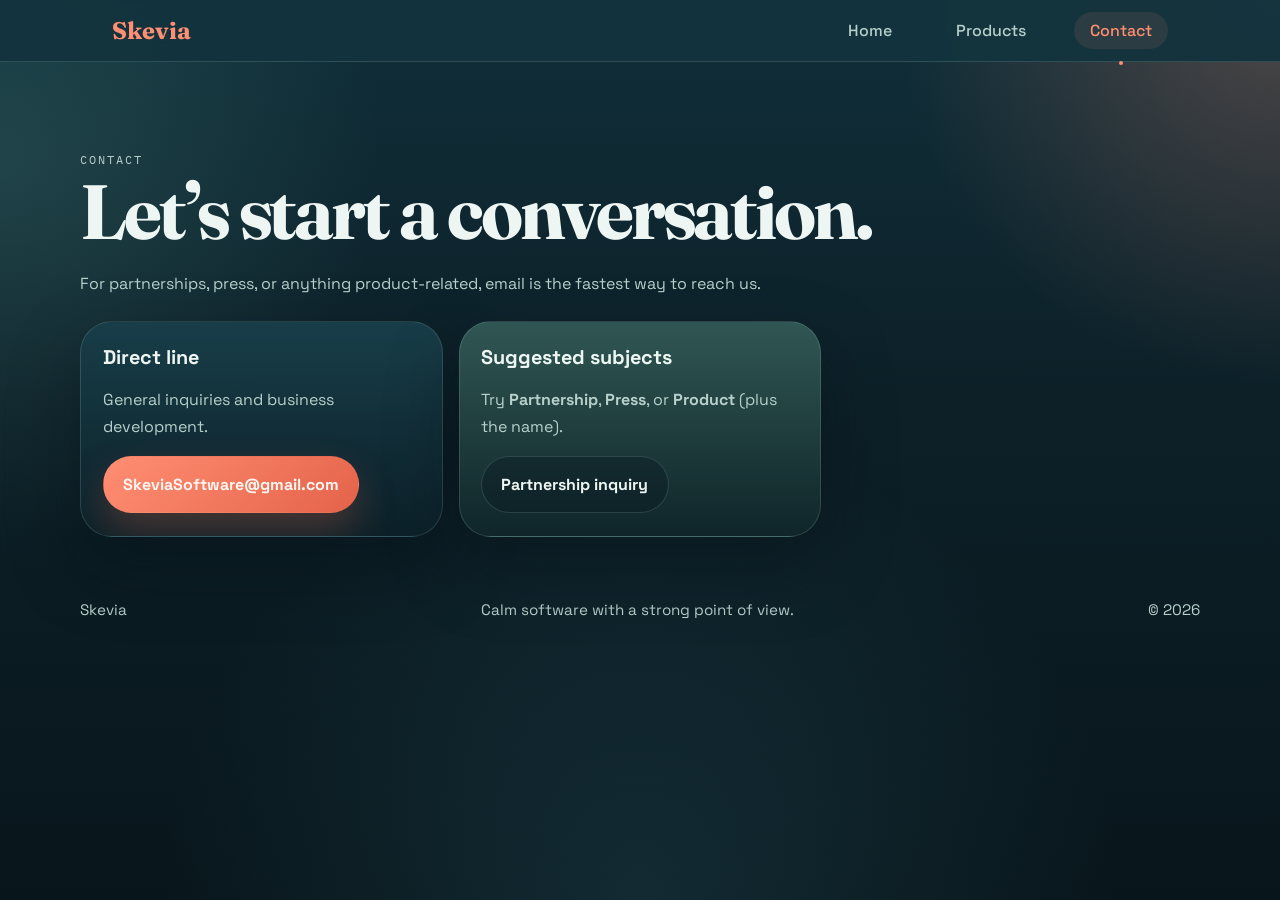
==== commit f65abdcb: "Keep prototype theme after merging main Restore prototype styling/layout while keeping main branch c" ====
--- a/contact.html
+++ b/contact.html
@@ -5,213 +5,76 @@
     <meta name="viewport" content="width=device-width, initial-scale=1.0" />
     <meta
       name="description"
-      content="Contact Skevia for partnerships, press, or questions about Studios, Veks AI, Zephra, Vocari, Luma, and Perea."
+      content="Contact Skevia for partnerships, press, or questions about Skevia Studios, Veks AI, and more."
     />
-    <meta
-      name="robots"
-      content="index,follow,max-snippet:-1,max-image-preview:large,max-video-preview:-1"
-    />
-    <link rel="canonical" href="https://skevia.net/contact.html" />
-    <meta property="og:type" content="website" />
-    <meta property="og:site_name" content="Skevia" />
-    <meta property="og:title" content="Skevia | Contact" />
-    <meta
-      property="og:description"
-      content="Contact Skevia about Studios, Veks AI, Zephra, Vocari, Luma, and Perea."
-    />
-    <meta property="og:url" content="https://skevia.net/contact.html" />
-    <meta property="og:image" content="https://skevia.net/company_logo.png" />
-    <meta name="twitter:card" content="summary" />
-    <meta name="twitter:title" content="Skevia | Contact" />
-    <meta
-      name="twitter:description"
-      content="Contact Skevia about Studios, Veks AI, Zephra, Vocari, Luma, and Perea."
-    />
-    <meta name="twitter:image" content="https://skevia.net/company_logo.png" />
-    <meta name="theme-color" content="#0c0a10" />
+    <meta name="theme-color" content="#0f2a34" />
     <title>Skevia | Contact</title>
     <link rel="preconnect" href="https://fonts.googleapis.com" />
     <link rel="preconnect" href="https://fonts.gstatic.com" crossorigin />
     <link
-      href="https://fonts.googleapis.com/css2?family=Instrument+Serif&family=JetBrains+Mono:wght@400;500;600&family=Syne:wght@600;700;800&display=swap"
+      href="https://fonts.googleapis.com/css2?family=Fraunces:opsz,wght@9..144,500;9..144,700&family=IBM+Plex+Mono:wght@400;500;600&family=Space+Grotesk:wght@400;500;700&display=swap"
       rel="stylesheet"
     />
-    <link rel="icon" href="favicon.svg?v=2026-04-24b" type="image/svg+xml" />
-    <link rel="alternate icon" href="company-logo-cutout.png" type="image/png" />
-    <link rel="apple-touch-icon" href="company-logo-cutout.png" />
-    <link rel="stylesheet" href="styles.css?v=2026-04-24a" />
+    <link rel="icon" href="favicon.svg" />
+    <link rel="stylesheet" href="styles.css" />
   </head>
-  <body class="page-contact">
-    <a class="skip-link" href="#main-content">Skip to content</a>
-    <nav class="main-nav" data-nav aria-label="Primary">
+  <body>
+    <nav class="main-nav">
       <div class="nav-container">
         <a href="index.html" class="nav-logo">Skevia</a>
         <ul class="nav-tabs">
           <li><a href="index.html" class="nav-link">Home</a></li>
           <li><a href="products.html" class="nav-link">Products</a></li>
-          <li>
-            <a href="contact.html" class="nav-link" aria-current="page">Contact</a>
-          </li>
+          <li><a href="contact.html" class="nav-link active">Contact</a></li>
         </ul>
       </div>
     </nav>
 
-    <main id="main-content" tabindex="-1">
+    <main id="top">
       <section class="section reveal" id="contact">
-        <div class="contact-layout">
-          <div class="contact-layout-main">
-            <div class="contact-intro">
-              <p class="eyebrow">Contact</p>
-              <h1>Let’s start a conversation.</h1>
-              <p class="contact-lead">
-                Whether you’re exploring a partnership, covering Skevia in the
-                press, or asking about Studios, Veks AI, Zephra, Vocari, Luma, or
-                Perea, reach out by email — we read every note.
-              </p>
-            </div>
+        <div class="section-heading">
+          <p class="eyebrow">Contact</p>
+          <h2>Let’s start a conversation.</h2>
+          <p>
+            For partnerships, press, or anything product-related, email is the
+            fastest way to reach us.
+          </p>
+        </div>
 
-            <div class="contact-cards">
-              <div class="contact-card">
-                <h2>Direct line</h2>
-                <p>
-                  For general inquiries and business development, email is the
-                  fastest way to reach us.
-                </p>
-                <a
-                  class="contact-email"
-                  href="mailto:SkeviaSoftware@gmail.com"
-                  >SkeviaSoftware@gmail.com</a
-                >
-                <div class="contact-actions">
-                  <button
-                    type="button"
-                    class="button button-quiet"
-                    data-copy-email="SkeviaSoftware@gmail.com"
-                    data-copy-feedback="contact-copy-feedback"
-                    aria-label="Copy email address to clipboard"
-                  >
-                    Copy address
-                  </button>
-                </div>
-                <p
-                  id="contact-copy-feedback"
-                  class="contact-hint"
-                  role="status"
-                  aria-live="polite"
-                  hidden
-                ></p>
-              </div>
-              <div class="contact-card contact-card-muted">
-                <h2>Response time</h2>
-                <p>
-                  We typically reply within two business days. If your note is
-                  urgent, please say so in the subject line.
-                </p>
-                <p>
-                  Clear subjects help us triage: for example
-                  <strong>Partnership:</strong>, <strong>Press:</strong>, or
-                  <strong>Product:</strong> plus the name (Zephra, Vocari, Luma,
-                  and so on).
-                </p>
-              </div>
-            </div>
-          </div>
+        <div class="product-grid">
+          <article class="product-card">
+            <h3>Direct line</h3>
+            <p>General inquiries and business development.</p>
+            <p>
+              <a class="button button-primary" href="mailto:SkeviaSoftware@gmail.com"
+                >SkeviaSoftware@gmail.com</a
+              >
+            </p>
+          </article>
 
-          <aside class="contact-aside" aria-label="More ways to connect">
-            <div class="contact-aside-card">
-              <h2>On the site</h2>
-              <p>
-                Skim the lineup, then come back here with a specific product or
-                idea in mind—we love detail.
-              </p>
-              <ul class="contact-aside-links">
-                <li><a href="products.html">Product family</a></li>
-                <li><a href="index.html#values-heading">How we build</a></li>
-                <li>
-                  <a
-                    href="https://www.gofundme.com/f/support-Skevia"
-                    target="_blank"
-                    rel="noopener noreferrer"
-                    aria-label="Support Skevia on GoFundMe (opens in new tab)"
-                    >Back the fundraiser</a
-                  >
-                </li>
-              </ul>
-            </div>
-            <div class="contact-aside-card">
-              <h2>Start an email</h2>
-              <p>Pick a lane—we’ll see the subject and route it faster.</p>
-              <ul class="contact-aside-mail">
-                <li>
-                  <a
-                    href="mailto:SkeviaSoftware@gmail.com?subject=Partnership%20inquiry"
-                    >Partnership inquiry</a
-                  >
-                </li>
-                <li>
-                  <a
-                    href="mailto:SkeviaSoftware@gmail.com?subject=Press%20%2F%20media"
-                    >Press / media</a
-                  >
-                </li>
-                <li>
-                  <a
-                    href="mailto:SkeviaSoftware@gmail.com?subject=Product%20feedback"
-                    >Product feedback</a
-                  >
-                </li>
-                <li>
-                  <a
-                    href="mailto:SkeviaSoftware@gmail.com?subject=Student%20or%20local%20programs"
-                    >Student or local programs</a
-                  >
-                </li>
-              </ul>
-            </div>
-          </aside>
+          <article class="product-card">
+            <h3>Suggested subjects</h3>
+            <p>
+              Try <strong>Partnership</strong>, <strong>Press</strong>, or
+              <strong>Product</strong> (plus the name).
+            </p>
+            <p>
+              <a
+                class="button button-secondary"
+                href="mailto:SkeviaSoftware@gmail.com?subject=Partnership%20inquiry"
+                >Partnership inquiry</a
+              >
+            </p>
+          </article>
         </div>
       </section>
     </main>
 
     <footer class="site-footer">
-      <div class="footer-brand">
-        <p class="footer-title">Skevia</p>
-        <p>Calm software with a strong point of view.</p>
-      </div>
-      <ul class="footer-nav" aria-label="Site">
-        <li><a href="index.html">Home</a></li>
-        <li><a href="products.html">Products</a></li>
-        <li><a href="contact.html" aria-current="page">Contact</a></li>
-        <li>
-          <a
-            href="https://www.gofundme.com/f/support-Skevia"
-            target="_blank"
-            rel="noopener noreferrer"
-            aria-label="Skevia on GoFundMe (opens in new tab)"
-            >GoFundMe</a
-          >
-        </li>
-      </ul>
-      <div class="footer-meta">
-        <p class="footer-copy">&copy; <span data-year></span> Skevia</p>
-      </div>
+      <p>Skevia</p>
+      <p>Calm software with a strong point of view.</p>
+      <p>&copy; <span data-year></span></p>
     </footer>
-
-    <script type="application/ld+json">
-      {
-        "@context": "https://schema.org",
-        "@type": "ContactPage",
-        "name": "Contact Skevia",
-        "url": "https://skevia.net/contact.html",
-        "description": "Contact Skevia for partnerships, press, or product questions.",
-        "mainEntity": {
-          "@type": "Organization",
-          "name": "Skevia",
-          "email": "SkeviaSoftware@gmail.com",
-          "url": "https://skevia.net/"
-        }
-      }
-    </script>
 
     <script src="script.js"></script>
   </body>
--- a/styles.css
+++ b/styles.css
@@ -1,44 +1,20 @@
-/* Skevia — Chromatic Almanac (redesign) */
-
-@property --aurora-a {
-  syntax: "<angle>";
-  inherits: false;
-  initial-value: 232deg;
-}
-
-@property --aurora-b {
-  syntax: "<angle>";
-  inherits: false;
-  initial-value: 308deg;
-}
-
 :root {
-  --void: #050506;
-  --surface: rgba(16, 14, 22, 0.78);
-  --surface-2: rgba(22, 18, 32, 0.55);
-  --ink: #f6f1e8;
-  --ink-dim: rgba(246, 241, 232, 0.66);
-  --coral: #ff5c4d;
-  --mint: #2ee6be;
-  --violet: #b38cff;
-  --gold: #e8c547;
-  --line: rgba(246, 241, 232, 0.11);
-  --line-strong: rgba(246, 241, 232, 0.2);
-  --glow-coral: rgba(255, 92, 77, 0.35);
-  --glow-mint: rgba(46, 230, 190, 0.28);
-  --shadow: 0 28px 80px rgba(0, 0, 0, 0.55);
-  --shadow-soft: 0 16px 48px rgba(0, 0, 0, 0.35);
-  --display: "Syne", system-ui, sans-serif;
-  --serif: "Instrument Serif", Georgia, serif;
-  --mono: "JetBrains Mono", ui-monospace, monospace;
-  --radius-lg: 1.35rem;
-  --radius-md: 0.85rem;
-  --layout-gutter: clamp(0.75rem, 2.75vw, 3.5rem);
-  --shell-width: calc(100% - 2 * var(--layout-gutter));
-  --text-column-max: 40rem;
-  --prose-max: 40rem;
-  --hero-copy-pad-inline: clamp(1rem, 2.4vw, 1.85rem);
-  --nav-h: 4.25rem;
+  --bg: #0d2028;
+  --surface: rgba(14, 40, 49, 0.78);
+  --surface-strong: rgba(19, 52, 62, 0.96);
+  --ink: #eef6f3;
+  --muted: #b8d0cb;
+  --accent: #ff8e72;
+  --accent-deep: #e4634a;
+  --moss: #7ad1bf;
+  --line: rgba(189, 231, 224, 0.16);
+  --shadow: 0 30px 70px rgba(3, 13, 17, 0.34);
+  --display: "Fraunces", serif;
+  --body: "Space Grotesk", sans-serif;
+  --mono: "IBM Plex Mono", monospace;
+  --radius-lg: 2rem;
+  --radius-md: 1.5rem;
+  --max-width: 1120px;
 }
 
 *,
@@ -49,141 +25,108 @@
 
 html {
   scroll-behavior: smooth;
-  scroll-padding-top: calc(var(--nav-h) + 1rem);
+  scroll-padding-top: 6rem;
 }
 
 section[id] {
-  scroll-margin-top: calc(var(--nav-h) + 2rem);
-}
-
-[id^="product-"] {
-  scroll-margin-top: calc(var(--nav-h) + 1.5rem);
-}
-
-/* Soft chromatic rails in the viewport margins (behind page content) */
-main::before,
-main::after {
-  content: "";
-  position: fixed;
-  top: calc(var(--nav-h) + 0.5rem);
-  bottom: 0;
-  width: 3px;
-  border-radius: 999px;
-  pointer-events: none;
-  z-index: 0;
-  opacity: 0.45;
-}
-
-main::before {
-  left: max(0.25rem, calc(var(--layout-gutter) * 0.28));
-  background: linear-gradient(
-    180deg,
-    transparent 0%,
-    rgba(255, 92, 77, 0.55) 18%,
-    rgba(46, 230, 190, 0.5) 52%,
-    rgba(179, 140, 255, 0.45) 82%,
-    transparent 100%
-  );
-  box-shadow: 0 0 28px rgba(46, 230, 190, 0.12);
-}
-
-main::after {
-  right: max(0.25rem, calc(var(--layout-gutter) * 0.28));
-  background: linear-gradient(
-    180deg,
-    transparent 0%,
-    rgba(179, 140, 255, 0.5) 22%,
-    rgba(46, 230, 190, 0.45) 58%,
-    rgba(255, 92, 77, 0.35) 88%,
-    transparent 100%
-  );
-  box-shadow: 0 0 28px rgba(179, 140, 255, 0.1);
+  scroll-margin-top: 7.5rem;
 }
 
 body {
   margin: 0;
   min-height: 100vh;
-  padding-top: var(--nav-h);
+  padding-top: 6rem;
   color: var(--ink);
-  font-family: var(--serif);
-  font-size: 1.06rem;
-  line-height: 1.65;
-  font-stretch: normal;
-  letter-spacing: normal;
-  background-color: var(--void);
-  background-image:
-    linear-gradient(
-      90deg,
-      rgba(255, 92, 77, 0.07) 0%,
-      transparent 8%,
-      transparent 92%,
-      rgba(179, 140, 255, 0.08) 100%
-    ),
-    radial-gradient(ellipse 85% 70% at 50% -15%, rgba(179, 140, 255, 0.16), transparent 58%),
-    radial-gradient(ellipse 55% 50% at 100% 45%, rgba(46, 230, 190, 0.1), transparent 48%),
-    radial-gradient(ellipse 50% 55% at 0% 55%, rgba(255, 92, 77, 0.09), transparent 50%),
-    linear-gradient(168deg, #12101a 0%, var(--void) 42%, #020203 100%);
+  font-family: var(--body);
+  background:
+    radial-gradient(circle at top right, rgba(255, 142, 114, 0.26), transparent 24rem),
+    radial-gradient(circle at left 18%, rgba(122, 209, 191, 0.16), transparent 24rem),
+    radial-gradient(circle at bottom, rgba(68, 133, 154, 0.18), transparent 30rem),
+    linear-gradient(180deg, #102f3a 0%, var(--bg) 44%, #08161b 100%);
   overflow-x: hidden;
-}
-
-body::before {
-  content: "";
-  position: fixed;
-  inset: -20%;
-  pointer-events: none;
-  z-index: -2;
-  background:
-    conic-gradient(
-      from var(--aurora-a) at 35% 35%,
-      rgba(255, 92, 77, 0.09),
-      transparent 28%,
-      rgba(46, 230, 190, 0.07),
-      transparent 52%,
-      rgba(179, 140, 255, 0.1),
-      transparent 78%,
-      rgba(255, 92, 77, 0.06)
-    ),
-    conic-gradient(
-      from var(--aurora-b) at 70% 65%,
-      rgba(232, 197, 71, 0.05),
-      transparent 35%,
-      rgba(46, 230, 190, 0.06),
-      transparent 70%
-    );
-  filter: blur(52px) saturate(1.15);
-  opacity: 0.85;
-  animation: aurora-rotate 28s ease-in-out infinite alternate;
-}
-
-body::after {
-  content: "";
-  position: fixed;
-  inset: 0;
-  pointer-events: none;
-  z-index: -1;
-  opacity: 0.42;
-  background-image: url("bg-noise.svg");
-  background-size: 240px 240px;
-  mix-blend-mode: overlay;
-}
-
-@keyframes aurora-rotate {
-  0% {
-    --aurora-a: 220deg;
-    --aurora-b: 295deg;
-    transform: scale(1) translate3d(0, 0, 0);
-  }
-
-  100% {
-    --aurora-a: 300deg;
-    --aurora-b: 28deg;
-    transform: scale(1.06) translate3d(-2%, 1%, 0);
-  }
 }
 
 a {
   color: inherit;
   text-decoration: none;
+}
+
+/* Navigation Styles */
+.main-nav {
+  position: fixed;
+  top: 0;
+  left: 0;
+  right: 0;
+  background: var(--surface-strong);
+  backdrop-filter: blur(10px);
+  border-bottom: 1px solid var(--line);
+  z-index: 1000;
+  padding: 1rem 0;
+}
+
+.nav-container {
+  max-width: var(--max-width);
+  margin: 0 auto;
+  padding: 0 2rem;
+  display: flex;
+  justify-content: space-between;
+  align-items: center;
+}
+
+.nav-logo {
+  font-family: var(--display);
+  font-size: 1.5rem;
+  font-weight: 700;
+  color: var(--accent);
+  transition: color 0.3s ease;
+}
+
+.nav-logo:hover {
+  color: var(--moss);
+}
+
+.nav-tabs {
+  display: flex;
+  list-style: none;
+  margin: 0;
+  padding: 0;
+  gap: 2rem;
+}
+
+.nav-link {
+  color: var(--muted);
+  font-weight: 500;
+  padding: 0.5rem 1rem;
+  border-radius: var(--radius-md);
+  transition: all 0.3s ease;
+  position: relative;
+}
+
+.nav-link:hover {
+  color: var(--ink);
+  background: rgba(255, 255, 255, 0.1);
+}
+
+.nav-link.active {
+  color: var(--accent);
+  background: rgba(255, 142, 114, 0.1);
+}
+
+.nav-link.active::after {
+  content: '';
+  position: absolute;
+  bottom: -1rem;
+  left: 50%;
+  transform: translateX(-50%);
+  width: 4px;
+  height: 4px;
+  background: var(--accent);
+  border-radius: 50%;
+}
+
+/* Adjust hero section to account for fixed nav */
+.hero {
+  padding-top: 5rem;
 }
 
 img {
@@ -199,886 +142,199 @@
 }
 
 :focus-visible {
-  outline: 2px solid var(--mint);
-  outline-offset: 3px;
-}
-
-.skip-link {
-  position: absolute;
-  left: 0.75rem;
-  top: 0.75rem;
-  z-index: 2000;
-  padding: 0.65rem 1rem;
-  border-radius: 999px;
-  font-family: var(--mono);
-  font-size: 0.68rem;
-  font-weight: 600;
-  letter-spacing: 0.06em;
-  text-transform: uppercase;
-  color: var(--void);
-  background: linear-gradient(118deg, var(--mint) 0%, #7af0d4 100%);
-  box-shadow: var(--shadow-soft);
-  transform: translateY(-160%);
-  transition: transform 0.2s ease;
-}
-
-.skip-link:focus {
-  transform: translateY(0);
-}
-
-@media (scripting: none) {
-  .reveal {
-    opacity: 1;
-    transform: none;
-  }
-}
-
-/* ---------- Navigation ---------- */
-
-.main-nav {
-  position: fixed;
-  top: 0;
-  left: 0;
-  right: 0;
-  z-index: 1000;
-  padding: 0.65rem var(--layout-gutter);
-  background: transparent;
-  transition: padding 0.25s ease;
-  isolation: isolate;
-}
-
-.main-nav[data-scrolled="true"] {
-  padding-top: 0.4rem;
-  padding-bottom: 0.4rem;
-}
-
-.nav-container {
-  width: 100%;
-  max-width: none;
-  margin: 0 auto;
-  display: flex;
-  align-items: center;
-  justify-content: space-between;
-  gap: 1rem;
-  padding: 0.55rem 0.85rem 0.55rem 1rem;
-  border-radius: 100px;
-  border: 1px solid var(--line);
-  background: linear-gradient(
-    135deg,
-    rgba(12, 10, 18, 0.92) 0%,
-    rgba(18, 14, 28, 0.78) 100%
-  );
-  backdrop-filter: blur(18px) saturate(1.2);
-  box-shadow:
-    var(--shadow-soft),
-    inset 0 1px 0 rgba(255, 255, 255, 0.06);
-  transition:
-    padding 0.25s ease,
-    border-color 0.25s ease,
-    box-shadow 0.25s ease;
-}
-
-.main-nav[data-scrolled="true"] .nav-container {
-  padding-block: 0.42rem;
-  border-color: rgba(246, 241, 232, 0.14);
-  box-shadow:
-    0 12px 40px rgba(0, 0, 0, 0.42),
-    0 0 0 1px rgba(46, 230, 190, 0.08),
-    inset 0 1px 0 rgba(255, 255, 255, 0.07);
-}
-
-.nav-logo {
-  font-family: var(--display);
-  font-weight: 800;
-  font-size: 1.05rem;
-  letter-spacing: -0.03em;
-  text-transform: uppercase;
-  background: linear-gradient(110deg, var(--ink) 0%, rgba(246, 241, 232, 0.75) 100%);
-  -webkit-background-clip: text;
-  background-clip: text;
-  color: transparent;
-  transition: filter 0.25s ease;
-}
-
-.nav-logo:hover {
-  filter: drop-shadow(0 0 12px var(--glow-mint));
-}
-
-.nav-tabs {
-  display: flex;
-  list-style: none;
-  margin: 0;
-  padding: 0;
-  gap: 0.15rem;
-  flex-wrap: wrap;
-  justify-content: flex-end;
-}
-
-.nav-link {
-  position: relative;
-  font-family: var(--mono);
-  font-size: 0.68rem;
-  font-weight: 500;
-  letter-spacing: 0.06em;
-  text-transform: uppercase;
-  color: var(--ink-dim);
-  padding: 0.55rem 0.95rem;
-  border-radius: 999px;
-  transition:
-    color 0.2s ease,
-    background 0.2s ease,
-    box-shadow 0.2s ease;
-}
-
-.nav-link::before,
-.nav-link::after {
-  position: absolute;
-  top: 50%;
-  transform: translateY(-50%);
-  font-weight: 400;
-  opacity: 0;
-  transition: opacity 0.2s ease;
-  color: var(--coral);
-  pointer-events: none;
-}
-
-.nav-link::before {
-  content: "[";
-  left: 0.35rem;
-}
-
-.nav-link::after {
-  content: "]";
-  right: 0.35rem;
-}
-
-.nav-link:hover {
-  color: var(--ink);
-  background: rgba(246, 241, 232, 0.06);
-}
-
-.nav-link:hover::before,
-.nav-link:hover::after {
-  opacity: 0.55;
-}
-
-.nav-link[aria-current="page"] {
-  color: var(--void);
-  background: linear-gradient(125deg, var(--mint) 0%, #7af0d4 45%, #9ae8ff 100%);
-  box-shadow:
-    0 0 0 1px rgba(255, 255, 255, 0.2),
-    0 12px 32px var(--glow-mint);
-}
-
-.nav-link[aria-current="page"]::before,
-.nav-link[aria-current="page"]::after {
-  opacity: 0;
-}
-
-/* ---------- Layout shells ---------- */
+  outline: 2px solid var(--accent);
+  outline-offset: 4px;
+}
 
 .hero,
 .section,
 .site-footer {
-  position: relative;
-  z-index: 1;
-  width: var(--shell-width);
-  max-width: none;
+  width: min(calc(100% - 2rem), var(--max-width));
   margin-inline: auto;
 }
 
-.value-grid {
-  display: grid;
-  grid-template-columns: repeat(auto-fit, minmax(240px, 1fr));
-  gap: 1rem 1.25rem;
-  margin: 1.75rem 0 1.5rem;
-  padding: 0;
-  list-style: none;
-}
-
-.value-item {
-  margin: 0;
-  padding: 1.15rem 1.25rem;
-  border-radius: var(--radius-md);
-  border: 1px solid var(--line);
-  background: var(--surface);
-  box-shadow: var(--shadow-soft);
-}
-
-.value-item strong {
-  display: block;
-  font-family: var(--display);
-  font-size: 0.95rem;
-  font-weight: 800;
-  letter-spacing: -0.02em;
-  margin-bottom: 0.45rem;
-  color: var(--ink);
-}
-
-.value-item span {
-  font-size: 0.92rem;
-  color: var(--ink-dim);
-  line-height: 1.65;
-}
-
-.value-item-link {
-  display: inline-block;
-  margin-top: 0.85rem;
+.eyebrow {
+  margin: 0 0 0.9rem;
+  color: var(--accent-deep);
   font-family: var(--mono);
-  font-size: 0.68rem;
-  font-weight: 600;
-  letter-spacing: 0.08em;
-  text-transform: uppercase;
-  color: var(--mint);
-  border-bottom: 1px solid rgba(46, 230, 190, 0.35);
-  padding-bottom: 0.08rem;
-  transition:
-    color 0.2s ease,
-    border-color 0.2s ease;
-}
-
-.value-item-link:hover {
-  color: var(--coral);
-  border-color: rgba(255, 92, 77, 0.45);
-}
-
-.section-cta {
-  margin-top: 0.25rem;
-}
-
-.section-outro {
-  margin-top: 2.75rem;
-  padding: 2rem 1.75rem 2.1rem;
-  border-radius: var(--radius-lg);
-  border: 1px solid var(--line);
-  background:
-    linear-gradient(125deg, rgba(179, 140, 255, 0.09) 0%, transparent 38%),
-    linear-gradient(215deg, rgba(255, 92, 77, 0.06) 0%, transparent 35%),
-    var(--surface);
-  box-shadow: var(--shadow-soft);
-  position: relative;
-  overflow: hidden;
-}
-
-.section-outro::before {
-  content: "";
-  position: absolute;
-  inset: 0;
-  background: repeating-linear-gradient(
-    -8deg,
-    transparent,
-    transparent 18px,
-    rgba(246, 241, 232, 0.02) 18px,
-    rgba(246, 241, 232, 0.02) 19px
-  );
-  pointer-events: none;
-}
-
-.section-outro-title {
-  margin: 0;
-  position: relative;
-  z-index: 1;
-  font-family: var(--display);
-  font-weight: 800;
-  font-size: clamp(1.65rem, 4vw, 2.35rem);
-  letter-spacing: -0.04em;
-  line-height: 1.05;
-  max-width: 18ch;
-}
-
-.section-outro-lead {
-  position: relative;
-  z-index: 1;
-  margin: 0.85rem 0 0;
-  max-width: 36rem;
-  color: var(--ink-dim);
-  line-height: 1.72;
-  font-size: 1.02rem;
-}
-
-.section-outro .eyebrow {
-  position: relative;
-  z-index: 1;
-  margin-bottom: 0.75rem;
-}
-
-.section-outro-actions {
-  position: relative;
-  z-index: 1;
-  display: flex;
-  flex-wrap: wrap;
-  gap: 0.75rem;
-  margin-top: 1.35rem;
-}
-
-/* ---------- 404 ---------- */
-
-.page-missing {
-  padding-top: 1rem;
-}
-
-.page-missing-title {
-  margin: 0 0 1rem;
-  font-family: var(--display);
-  font-weight: 800;
-  font-size: clamp(2.35rem, 5.5vw, 3.85rem);
-  letter-spacing: -0.04em;
-  line-height: 1.05;
-  max-width: 22ch;
-}
-
-.page-missing-lead {
-  margin-top: 0;
-}
-
-.page-missing-actions {
-  margin-top: 1.75rem;
-}
-
-/* ---------- Type rhythm ---------- */
-
-.eyebrow {
-  margin: 0 0 1rem;
-  font-family: var(--mono);
-  font-size: 0.7rem;
-  font-weight: 500;
-  letter-spacing: 0.08em;
-  text-transform: uppercase;
-  color: var(--violet);
-}
-
-/* Wide tracking can sit flush against the rail; nudge without stretching lines */
-.hero-copy > .eyebrow {
-  padding-inline-start: 0.08em;
-  margin-inline-end: 0.5rem;
-}
-
-.hero-copy h1,
-.section-heading h2,
-.contact-intro h1 {
-  margin: 0;
-  font-family: var(--display);
-  font-weight: 800;
-  line-height: 1.02;
-  letter-spacing: -0.04em;
-}
-
-.section-heading h2,
-.contact-intro h1 {
-  text-wrap: balance;
-}
-
-.contact-intro h1 {
-  font-size: clamp(2.35rem, 5.5vw, 3.85rem);
-}
-
-.hero-copy h1 {
-  max-width: 100%;
-  font-size: clamp(2.1rem, 4.6vw + 0.5rem, 4.6rem);
-  line-height: 1.05;
-  padding-block: 0.06em 0.12em;
-  text-wrap: balance;
-  hyphens: manual;
-  background: linear-gradient(
-    118deg,
-    var(--ink) 0%,
-    rgba(246, 241, 232, 0.88) 38%,
-    var(--gold) 92%
-  );
-  -webkit-background-clip: text;
-  background-clip: text;
-  color: transparent;
-  overflow: visible;
-}
-
-.hero-copy h1 .hero-title-line {
-  display: block;
-  white-space: normal;
-}
-
-.hero-copy h1 .hero-title-line:last-child {
-  padding-top: 0.02em;
-}
-
-/* Never force nowrap here: it can overflow the viewport and get clipped by overflow-x:hidden */
-
-/* Prefer column-relative sizing when supported (avoids vw-only type wider than the text column) */
-@supports (font-size: 1cqi) {
-  .hero-copy h1 {
-    font-size: clamp(2.1rem, 10.25cqi + 0.95rem, 4.6rem);
-  }
-}
-
-.hero-lead,
-.section-heading p,
-.product-card p,
-.contact-lead {
-  margin: 1.15rem 0 0;
-  color: var(--ink-dim);
-  line-height: 1.78;
-  max-width: min(var(--prose-max), 100%);
-  font-size: 1.05rem;
-}
-
-/* ---------- Hero ---------- */
-
-.hero {
-  display: grid;
-  /* First track: enough min width so two nowrap headline lines are not clipped */
-  grid-template-columns: minmax(28rem, 1.22fr) minmax(17.5rem, 1fr);
-  gap: clamp(1.5rem, 4.5vw, 4.5rem);
-  align-items: center;
-  padding: 3rem 0 2.5rem;
-  position: relative;
-  overflow: visible;
-}
-
-.hero-copy {
-  position: relative;
-  z-index: 1;
-  box-sizing: border-box;
-  justify-self: stretch;
-  width: min(100%, var(--text-column-max));
-  max-width: var(--text-column-max);
-  min-width: 0;
-  padding-inline: var(--hero-copy-pad-inline) 0.35rem;
-  overflow: visible;
-  container-type: inline-size;
-  container-name: hero-copy;
-}
-
-@media (min-width: 1081px) {
-  .hero-copy {
-    max-width: none;
-    width: 100%;
-  }
-
-  .hero .gofundme-card {
-    max-width: 100%;
-  }
-}
-
-.hero-copy::before {
-  content: "";
-  position: absolute;
-  left: calc(var(--hero-copy-pad-inline) * 0.35);
-  top: -0.35rem;
-  bottom: -0.35rem;
-  width: 3px;
-  border-radius: 999px;
-  background: linear-gradient(
-    180deg,
-    transparent,
-    var(--coral) 18%,
-    var(--mint) 52%,
-    var(--violet) 82%,
-    transparent
-  );
-  opacity: 0.85;
-  pointer-events: none;
-}
-
-/* ---------- GoFundMe ticket ---------- */
-
-.gofundme-card {
-  margin-top: 1.85rem;
-  max-width: min(var(--text-column-max), 100%);
-  padding: 1.35rem 1.35rem 1.45rem;
-  border-radius: var(--radius-md);
-  border: 1px dashed var(--line-strong);
-  background:
-    linear-gradient(145deg, rgba(255, 92, 77, 0.08) 0%, transparent 42%),
-    linear-gradient(210deg, rgba(46, 230, 190, 0.06) 0%, transparent 38%),
-    var(--surface);
-  box-shadow: var(--shadow-soft);
-  position: relative;
-  overflow: hidden;
-}
-
-.gofundme-card::after {
-  content: "";
-  position: absolute;
-  inset: 0;
-  background: repeating-linear-gradient(
-    -12deg,
-    transparent,
-    transparent 12px,
-    rgba(246, 241, 232, 0.02) 12px,
-    rgba(246, 241, 232, 0.02) 13px
-  );
-  pointer-events: none;
-}
-
-.gofundme-card-top {
-  display: flex;
-  align-items: baseline;
-  justify-content: space-between;
-  gap: 1rem;
-  position: relative;
-  z-index: 1;
-}
-
-.gofundme-eyebrow {
-  margin: 0;
-  font-family: var(--mono);
-  font-size: 0.68rem;
-  font-weight: 600;
+  font-size: 0.72rem;
   letter-spacing: 0.18em;
   text-transform: uppercase;
-  color: var(--coral);
-}
-
-.gofundme-title {
-  margin: 0;
-  font-family: var(--display);
-  font-size: 1.08rem;
-  font-weight: 800;
-  letter-spacing: -0.02em;
-}
-
-.gofundme-copy {
-  margin: 0.85rem 0 0;
-  color: var(--ink-dim);
-  line-height: 1.68;
-  position: relative;
-  z-index: 1;
-}
-
-.gofundme-actions {
-  display: flex;
-  flex-wrap: wrap;
-  gap: 0.75rem;
-  margin-top: 1.1rem;
-  position: relative;
-  z-index: 1;
-}
-
-.hero-actions {
-  display: flex;
-  flex-wrap: wrap;
-  gap: 0.75rem;
-  margin-top: 1.65rem;
-}
-
-/* ---------- Buttons ---------- */
+}
+
+.button,
+.product-card,
+.principle-card {
+  transition:
+    transform 180ms ease,
+    border-color 180ms ease,
+    background-color 180ms ease,
+    box-shadow 180ms ease,
+    color 180ms ease;
+}
 
 .button {
   display: inline-flex;
   align-items: center;
   justify-content: center;
   min-height: 3rem;
-  padding: 0.85rem 1.35rem;
+  padding: 0.85rem 1.2rem;
   border-radius: 999px;
   border: 1px solid var(--line);
+  font-weight: 700;
+}
+
+.button:hover,
+.button:focus-visible,
+.product-card:hover,
+.product-card:focus-within,
+.principle-card:hover,
+.principle-card:focus-within {
+  transform: translateY(-2px);
+}
+
+.button-primary {
+  color: #fff6f2;
+  border-color: transparent;
+  background: linear-gradient(135deg, var(--accent), var(--accent-deep));
+  box-shadow: 0 18px 38px rgba(228, 99, 74, 0.28);
+}
+
+.button-secondary {
+  background: rgba(11, 29, 36, 0.5);
+  color: var(--ink);
+}
+
+.hero {
+  display: grid;
+  grid-template-columns: minmax(0, 0.85fr) minmax(360px, 1.15fr);
+  gap: 2rem;
+  align-items: center;
+  padding: 3.2rem 0 2.2rem;
+}
+
+.hero-copy h1,
+.section-heading h2,
+.approach-panel h2 {
+  margin: 0;
   font-family: var(--display);
   font-weight: 700;
-  font-size: 0.92rem;
-  letter-spacing: -0.02em;
-  transition:
-    transform 0.18s ease,
-    box-shadow 0.18s ease,
-    border-color 0.18s ease,
-    background 0.18s ease;
-}
-
-.button:hover,
-.button:focus-visible {
-  transform: translateY(-2px);
-}
-
-.button-primary {
-  color: var(--void);
-  border-color: transparent;
-  background: linear-gradient(118deg, var(--coral) 0%, #ff8a6b 38%, var(--gold) 100%);
-  box-shadow:
-    0 0 0 1px rgba(255, 255, 255, 0.22),
-    0 16px 40px var(--glow-coral);
-}
-
-.button-primary:hover {
-  box-shadow:
-    0 0 0 1px rgba(255, 255, 255, 0.28),
-    0 20px 50px var(--glow-coral);
-}
-
-.button-secondary {
-  color: var(--ink);
-  border-color: var(--line-strong);
-  background: rgba(12, 10, 18, 0.65);
-  box-shadow: inset 0 1px 0 rgba(255, 255, 255, 0.06);
-}
-
-.button-secondary:hover,
-.button-secondary:focus-visible {
-  border-color: rgba(46, 230, 190, 0.45);
-  box-shadow:
-    inset 0 1px 0 rgba(255, 255, 255, 0.08),
-    0 0 0 1px rgba(46, 230, 190, 0.12);
-}
-
-.button-quiet {
-  color: var(--ink-dim);
-  border-color: var(--line);
-  background: transparent;
-  font-family: var(--mono);
-  font-size: 0.72rem;
-  font-weight: 600;
-  letter-spacing: 0.06em;
-  text-transform: uppercase;
-  min-height: 2.65rem;
-  padding: 0.55rem 1rem;
-}
-
-.button-quiet:hover,
-.button-quiet:focus-visible {
-  color: var(--ink);
-  border-color: var(--line-strong);
-}
-
-/* ---------- Hero mark / aquarium ---------- */
+  line-height: 0.95;
+  letter-spacing: -0.04em;
+  text-wrap: balance;
+}
+
+.hero-copy h1 {
+  max-width: 8ch;
+  font-size: clamp(4.1rem, 11vw, 7.6rem);
+}
+
+.hero-lead,
+.section-heading p,
+.product-card p,
+.principle-card p,
+.approach-lead {
+  margin: 1rem 0 0;
+  color: var(--muted);
+  line-height: 1.7;
+}
+
+.hero-actions {
+  display: flex;
+  flex-wrap: wrap;
+  gap: 0.8rem;
+  margin-top: 1.8rem;
+}
+
+.product-card,
+.approach-panel,
+.principle-card {
+  position: relative;
+  overflow: hidden;
+  border: 1px solid rgba(189, 231, 224, 0.16);
+  border-radius: var(--radius-lg);
+  box-shadow: var(--shadow);
+  backdrop-filter: blur(16px);
+}
 
 .hero-mark {
   position: relative;
-  container-type: inline-size;
+  display: grid;
+  place-items: center;
+  min-height: 43rem;
+  padding: 1rem 0.5rem;
+}
+
+.under-construction-banner {
+  position: absolute;
+  top: 1.5rem;
+  left: 50%;
+  transform: translateX(-50%);
+  z-index: 10;
   display: flex;
   align-items: center;
-  justify-content: center;
-  min-height: clamp(28rem, 72vh, 52rem);
-  padding: 0.5rem 0 0.5rem 0.5rem;
+  gap: 0.8rem;
+  padding: 1rem 1.5rem;
+  background: linear-gradient(135deg, rgba(255, 142, 114, 0.95), rgba(228, 99, 74, 0.95));
+  border-radius: 999px;
+  box-shadow: 0 8px 32px rgba(228, 99, 74, 0.4);
+  border: 1px solid rgba(255, 200, 150, 0.4);
+}
+
+.construction-icon {
+  font-size: 1.4rem;
+  animation: pulse-bounce 2s ease-in-out infinite;
+}
+
+.under-construction-banner p {
+  margin: 0;
+  font-family: var(--display);
+  font-size: 1rem;
+  font-weight: 700;
+  color: #fff6f2;
+  letter-spacing: 0.02em;
+}
+
+@keyframes pulse-bounce {
+  0%, 100% { transform: scale(1); }
+  50% { transform: scale(1.1); }
 }
 
 .hero-mark::before {
   content: "";
   position: absolute;
-  inset: 5% 0 8%;
-  border-radius: 50%;
-  background:
-    radial-gradient(circle at 30% 30%, rgba(255, 92, 77, 0.2), transparent 35%),
-    radial-gradient(circle at 72% 38%, rgba(46, 230, 190, 0.16), transparent 38%),
-    radial-gradient(circle at 48% 72%, rgba(179, 140, 255, 0.14), transparent 42%);
-  filter: blur(48px);
-  opacity: 0.9;
-  pointer-events: none;
-}
-
-.tank-showcase {
-  position: relative;
-  width: min(100%, max(31rem, min(48vw, 54rem)));
-  margin-inline: auto;
-  filter: drop-shadow(0 28px 56px rgba(0, 0, 0, 0.52));
-}
-
-@supports (width: 1cqi) {
-  .tank-showcase {
-    width: min(100%, max(31rem, min(74cqi, 54rem)));
-  }
-}
-
-.tank-rim {
-  position: relative;
-  z-index: 3;
-  height: 1.65rem;
-  margin: 0 1.4rem -0.32rem;
-  border-radius: var(--radius-md) var(--radius-md) 0 0;
-  border: 1px solid var(--line);
-  border-bottom: none;
-  background:
-    linear-gradient(180deg, rgba(255, 92, 77, 0.12) 0%, transparent 32%),
-    linear-gradient(180deg, rgba(179, 140, 255, 0.08) 0%, transparent 28%),
-    linear-gradient(180deg, rgba(48, 42, 62, 0.96) 0%, rgba(12, 10, 18, 1) 100%);
-  box-shadow:
-    inset 0 1px 0 rgba(255, 255, 255, 0.1),
-    inset 0 -8px 16px rgba(0, 0, 0, 0.4);
-  overflow: hidden;
-}
-
-.tank-rim-glow {
-  position: absolute;
-  inset: 0.32rem 0.8rem 0.22rem;
-  border-radius: 0.45rem;
-  background: linear-gradient(
-    92deg,
-    transparent 0%,
-    rgba(46, 230, 190, 0.12) 38%,
-    rgba(179, 140, 255, 0.16) 52%,
-    transparent 100%
-  );
-  animation: rim-shimmer 5.5s ease-in-out infinite;
-  pointer-events: none;
-}
-
-.tank-led {
-  position: absolute;
-  bottom: 0.26rem;
-  width: 0.38rem;
-  height: 0.38rem;
-  border-radius: 50%;
-  background: radial-gradient(
-    circle at 35% 35%,
-    #fff,
-    var(--mint) 48%,
-    var(--violet) 100%
-  );
-  box-shadow:
-    0 0 10px var(--mint),
-    0 0 18px rgba(179, 140, 255, 0.35);
-  animation: led-pulse 2.6s ease-in-out infinite;
-}
-
-.tank-led--a {
-  left: 14%;
-}
-
-.tank-led--b {
-  left: 50%;
-  margin-left: -0.19rem;
-  animation-delay: 0.4s;
-}
-
-.tank-led--c {
-  right: 14%;
-  animation-delay: 0.85s;
-}
-
-.tank-bezel {
-  position: relative;
-  padding: 1.05rem;
-  border-radius: calc(var(--radius-lg) + 1.4rem);
-  border: 1px solid var(--line);
-  background:
-    linear-gradient(128deg, rgba(255, 92, 77, 0.1) 0%, transparent 40%),
-    linear-gradient(215deg, rgba(46, 230, 190, 0.08) 0%, transparent 36%),
-    linear-gradient(
-      155deg,
-      rgba(48, 42, 62, 0.72) 0%,
-      rgba(22, 18, 32, 0.92) 45%,
-      rgba(8, 6, 12, 1) 100%
-    );
-  box-shadow:
-    0 0 0 1px rgba(179, 140, 255, 0.2),
-    0 0 0 2px rgba(46, 230, 190, 0.09),
-    inset 0 1px 0 rgba(255, 255, 255, 0.1),
-    var(--shadow-soft);
-}
-
-.tank-bezel::after {
-  content: "";
-  position: absolute;
-  inset: 0.5rem;
-  border-radius: calc(var(--radius-lg) + 0.95rem);
-  pointer-events: none;
-  box-shadow:
-    inset 0 0 0 1px rgba(179, 140, 255, 0.08),
-    inset 0 0 44px rgba(0, 0, 0, 0.28);
-  z-index: 0;
-}
-
-.tank-corner {
-  position: absolute;
-  width: 1.35rem;
-  height: 1.35rem;
-  z-index: 13;
-  pointer-events: none;
-  border: 1.5px solid rgba(46, 230, 190, 0.32);
-  border-radius: 0.35rem;
-  box-shadow: 0 0 12px rgba(179, 140, 255, 0.14);
-}
-
-.tank-corner--tl {
-  top: 0.65rem;
-  left: 0.65rem;
-  border-right: none;
-  border-bottom: none;
-}
-
-.tank-corner--tr {
-  top: 0.65rem;
-  right: 0.65rem;
-  border-left: none;
-  border-bottom: none;
-}
-
-.tank-corner--bl {
-  bottom: 0.65rem;
-  left: 0.65rem;
-  border-right: none;
-  border-top: none;
-}
-
-.tank-corner--br {
-  bottom: 0.65rem;
-  right: 0.65rem;
-  border-left: none;
-  border-top: none;
-}
-
-.tank-bezel .hero-tank {
-  z-index: 1;
-  width: 100%;
-  max-width: none;
-  border-radius: calc(var(--radius-lg) + 0.85rem);
-  /* Outer shadow comes from .tank-showcase + .tank-bezel; glass reads cleaner with inset only */
-  box-shadow:
-    inset 0 0 0 1px rgba(179, 140, 255, 0.08),
-    inset 0 14px 32px rgba(0, 0, 0, 0.28);
-}
-
-.tank-pedestal {
-  position: relative;
-  z-index: 1;
-  height: 1.25rem;
-  margin: -0.1rem 2rem 0;
-  border-radius: 0 0 var(--radius-md) var(--radius-md);
-  border: 1px solid var(--line);
-  border-top: none;
-  background: linear-gradient(180deg, rgba(22, 18, 32, 0.98), rgba(5, 5, 8, 1));
-  box-shadow:
-    0 14px 32px rgba(0, 0, 0, 0.42),
-    inset 0 1px 0 rgba(179, 140, 255, 0.06);
-  transform: perspective(300px) rotateX(8deg);
-  transform-origin: center top;
-}
-
-.tank-pedestal-shine {
-  position: absolute;
-  left: 8%;
-  right: 8%;
-  top: 0;
-  height: 2px;
-  border-radius: 999px;
-  background: linear-gradient(
-    90deg,
-    transparent,
-    rgba(46, 230, 190, 0.35),
-    rgba(255, 92, 77, 0.25),
-    transparent
-  );
-  animation: pedestal-glint 4.2s ease-in-out infinite;
+  inset: 10% 10%;
+  border-radius: 24%;
+  background:
+    radial-gradient(circle at 24% 24%, rgba(255, 171, 147, 0.24), transparent 20%),
+    radial-gradient(circle at 74% 26%, rgba(122, 209, 191, 0.24), transparent 22%),
+    radial-gradient(circle at 50% 74%, rgba(66, 141, 165, 0.2), transparent 30%);
+  filter: blur(38px);
+  opacity: 0.88;
 }
 
 .hero-tank {
   position: relative;
   isolation: isolate;
-  width: 100%;
-  max-width: none;
+  width: min(100%, 38rem);
   aspect-ratio: 1;
-  border-radius: calc(var(--radius-lg) + 1.15rem);
-  border: 1px solid var(--line);
-  background: linear-gradient(180deg, rgba(255, 255, 255, 0.04), rgba(0, 0, 0, 0.15));
+  border-radius: 2.8rem;
+  border: 1px solid rgba(255, 255, 255, 0.12);
+  background: linear-gradient(180deg, rgba(255, 255, 255, 0.03), rgba(255, 255, 255, 0.005));
   box-shadow:
-    inset 0 0 0 1px rgba(179, 140, 255, 0.07),
-    inset 0 16px 28px rgba(0, 0, 0, 0.2),
-    0 22px 56px rgba(0, 0, 0, 0.38);
+    inset 0 0 0 1px rgba(255, 255, 255, 0.08),
+    inset 0 20px 28px rgba(255, 255, 255, 0.03),
+    0 30px 76px rgba(0, 0, 0, 0.24);
   overflow: hidden;
 }
 
 .hero-tank::before {
   content: "";
   position: absolute;
-  inset: 0.55rem;
-  border-radius: calc(var(--radius-lg) + 0.55rem);
-  background: rgba(255, 255, 255, 0.03);
-  box-shadow: inset 0 0 0 1px rgba(255, 255, 255, 0.07);
+  inset: 0.6rem;
+  border-radius: 2.15rem;
+  background: rgba(255, 255, 255, 0.045);
+  box-shadow: inset 0 0 0 1px rgba(255, 255, 255, 0.08);
   z-index: 0;
 }
 
@@ -1087,18 +343,19 @@
   position: absolute;
   inset: 0;
   border-radius: inherit;
-  background: linear-gradient(
-    108deg,
-    rgba(255, 255, 255, 0.14) 0%,
-    rgba(255, 255, 255, 0.03) 8%,
-    transparent 18%,
-    transparent 65%,
-    rgba(255, 255, 255, 0.04) 76%,
-    transparent 88%
-  );
+  background:
+    linear-gradient(
+      108deg,
+      rgba(255, 255, 255, 0.12) 0%,
+      rgba(255, 255, 255, 0.03) 7%,
+      transparent 16%,
+      transparent 66%,
+      rgba(255, 255, 255, 0.03) 78%,
+      transparent 88%
+    );
   pointer-events: none;
   mix-blend-mode: screen;
-  opacity: 0.4;
+  opacity: 0.45;
   z-index: 8;
 }
 
@@ -1111,56 +368,8 @@
   object-fit: cover;
   object-position: center 20%;
   clip-path: inset(6% 0 6% 0);
+  display: block;
   z-index: 1;
-  transform-origin: 50% 22%;
-  animation: tank-kenburns 30s ease-in-out infinite alternate;
-}
-
-.tank-bezel .hero-tank::before {
-  inset: 0;
-  border-radius: inherit;
-  background: transparent;
-  box-shadow:
-    inset 0 0 0 9px rgba(8, 6, 14, 0.92),
-    inset 0 0 0 10px rgba(179, 140, 255, 0.2),
-    inset 0 0 0 11px rgba(46, 230, 190, 0.1),
-    inset 0 8px 32px rgba(0, 0, 0, 0.42),
-    inset 0 1px 0 rgba(255, 255, 255, 0.06);
-  z-index: 6;
-}
-
-.tank-caustics-layer {
-  position: absolute;
-  inset: 0;
-  z-index: 3;
-  pointer-events: none;
-  border-radius: inherit;
-  opacity: 0.34;
-  background:
-    radial-gradient(ellipse 80% 45% at 30% 20%, rgba(255, 255, 255, 0.2), transparent 55%),
-    radial-gradient(ellipse 58% 42% at 70% 34%, rgba(46, 230, 190, 0.14), transparent 50%),
-    radial-gradient(ellipse 45% 38% at 52% 62%, rgba(179, 140, 255, 0.09), transparent 48%);
-  mix-blend-mode: soft-light;
-  animation: hero-caustics-drift 13s ease-in-out infinite;
-}
-
-.tank-light-sweep {
-  position: absolute;
-  inset: -20% -40%;
-  z-index: 4;
-  pointer-events: none;
-  background: linear-gradient(
-    105deg,
-    transparent 0%,
-    transparent 40%,
-    rgba(246, 241, 232, 0.05) 47%,
-    rgba(179, 140, 255, 0.1) 49.5%,
-    rgba(46, 230, 190, 0.08) 50.5%,
-    rgba(246, 241, 232, 0.05) 53%,
-    transparent 60%,
-    transparent 100%
-  );
-  animation: tank-light-sweep 10s ease-in-out infinite;
 }
 
 .tank-overlay {
@@ -1172,16 +381,14 @@
 
 .tank-bubble {
   position: absolute;
-  width: 0.6rem;
+  width: 0.64rem;
   aspect-ratio: 1;
   border-radius: 50%;
-  background: rgba(255, 255, 255, 0.82);
-  box-shadow:
-    0 0 10px rgba(255, 255, 255, 0.18),
-    0 0 18px rgba(46, 230, 190, 0.12);
-  opacity: 0.88;
-  filter: blur(0.3px);
-  animation: bubble-rise var(--bubble-duration, 7.2s) linear infinite;
+  background: rgba(255, 255, 255, 0.8);
+  box-shadow: 0 0 14px rgba(255, 255, 255, 0.22);
+  opacity: 0.9;
+  filter: blur(0.35px);
+  animation: bubble-rise var(--bubble-duration, 7.4s) linear infinite;
   animation-delay: var(--bubble-delay, 0s);
 }
 
@@ -1190,132 +397,21 @@
   position: absolute;
   inset: 22%;
   border-radius: 50%;
-  background: rgba(255, 255, 255, 0.55);
-}
-
-.bubble-1 {
-  left: 12%;
-  bottom: 18%;
-  --bubble-duration: 8s;
-  --bubble-delay: 0s;
-  --bubble-drift: 0.85rem;
-}
-
-.bubble-2 {
-  left: 26%;
-  bottom: 13%;
-  --bubble-duration: 7s;
-  --bubble-delay: 1.2s;
-  --bubble-drift: -0.75rem;
-}
-
-.bubble-3 {
-  left: 42%;
-  bottom: 17%;
-  --bubble-duration: 6.3s;
-  --bubble-delay: 2s;
-  --bubble-drift: 0.65rem;
-}
-
-.bubble-4 {
-  left: 58%;
-  bottom: 15%;
-  --bubble-duration: 8.1s;
-  --bubble-delay: 0.7s;
-  --bubble-drift: -0.95rem;
-}
-
-.bubble-5 {
-  left: 72%;
-  bottom: 20%;
-  --bubble-duration: 7.5s;
-  --bubble-delay: 1.6s;
-  --bubble-drift: 1.1rem;
-}
-
-.bubble-6 {
-  left: 84%;
-  bottom: 14%;
-  --bubble-duration: 6.7s;
-  --bubble-delay: 2.7s;
-  --bubble-drift: -0.85rem;
-}
-
-.tank-micro {
-  position: absolute;
-  bottom: 12%;
-  width: 0.26rem;
-  aspect-ratio: 1;
-  border-radius: 50%;
-  background: rgba(255, 255, 255, 0.55);
-  box-shadow: 0 0 6px rgba(255, 255, 255, 0.35);
-  z-index: 3;
-  animation: micro-bubble-rise 5.2s linear infinite;
-  opacity: 0;
-}
-
-.tank-micro.m1 {
-  left: 19%;
-  animation-delay: 0s;
-  animation-duration: 5s;
-}
-
-.tank-micro.m2 {
-  left: 33%;
-  animation-delay: 1s;
-  animation-duration: 5.8s;
-  --drift: -0.32rem;
-}
-
-.tank-micro.m3 {
-  left: 51%;
-  animation-delay: 2.2s;
-  animation-duration: 4.6s;
-  --drift: 0.5rem;
-}
-
-.tank-micro.m4 {
-  left: 67%;
-  animation-delay: 0.65s;
-  animation-duration: 5.4s;
-  --drift: -0.48rem;
-}
-
-.tank-micro.m5 {
-  left: 79%;
-  animation-delay: 1.75s;
-  animation-duration: 6s;
-  --drift: 0.28rem;
-}
-
-.tank-sparkle {
-  position: absolute;
-  width: 0.18rem;
-  height: 0.18rem;
-  border-radius: 50%;
-  background: linear-gradient(145deg, #fff, rgba(232, 197, 71, 0.85));
-  z-index: 4;
-  animation: sparkle-twinkle 3s ease-in-out infinite;
-  box-shadow:
-    0 0 8px rgba(255, 255, 255, 0.4),
-    0 0 14px rgba(255, 92, 77, 0.15);
-}
-
-.tank-sparkle.s1 {
-  left: 22%;
-  top: 38%;
-}
-
-.tank-sparkle.s2 {
-  left: 58%;
-  top: 52%;
-  animation-delay: 0.85s;
-}
-
-.tank-sparkle.s3 {
-  left: 76%;
-  top: 34%;
-  animation-delay: 1.5s;
+  background: rgba(255, 255, 255, 0.6);
+}
+
+.bubble-1 { left: 12%; bottom: 18%; --bubble-duration: 8.1s; --bubble-delay: 0s; --bubble-drift: 0.9rem; }
+.bubble-2 { left: 26%; bottom: 13%; --bubble-duration: 7.1s; --bubble-delay: 1.3s; --bubble-drift: -0.8rem; }
+.bubble-3 { left: 42%; bottom: 17%; --bubble-duration: 6.4s; --bubble-delay: 2.1s; --bubble-drift: 0.7rem; }
+.bubble-4 { left: 58%; bottom: 15%; --bubble-duration: 8.4s; --bubble-delay: 0.8s; --bubble-drift: -1rem; }
+.bubble-5 { left: 72%; bottom: 20%; --bubble-duration: 7.8s; --bubble-delay: 1.7s; --bubble-drift: 1.2rem; }
+.bubble-6 { left: 84%; bottom: 14%; --bubble-duration: 6.9s; --bubble-delay: 2.9s; --bubble-drift: -0.9rem; }
+
+@keyframes bubble-rise {
+  0% { transform: translate3d(0, 0, 0) scale(0.5); opacity: 0; }
+  10% { opacity: 0.9; }
+  80% { opacity: 0.9; }
+  100% { transform: translate3d(var(--bubble-drift, 0.7rem), -18rem, 0) scale(1); opacity: 0; }
 }
 
 .plant-sway {
@@ -1323,550 +419,771 @@
   bottom: 8%;
   width: 20%;
   height: 42%;
-  background: radial-gradient(
-    circle at 50% 12%,
-    rgba(255, 255, 255, 0.15) 0%,
-    rgba(46, 230, 190, 0.1) 28%,
-    transparent 55%
-  );
+  background: radial-gradient(circle at 50% 12%, rgba(255,255,255,0.18), transparent 32%);
   filter: blur(8px);
   mix-blend-mode: screen;
   opacity: 0.24;
-  animation: plant-sway 5s ease-in-out infinite alternate;
-}
-
-.plant-left {
-  left: 6%;
-}
-
-.plant-right {
-  right: 8%;
-}
-
-.tank-showcase .hero-logo {
-  position: absolute;
-  z-index: 11;
+  animation: plant-sway 5.4s ease-in-out infinite alternate;
+}
+
+.plant-left { left: 6%; }
+.plant-right { right: 8%; }
+
+@keyframes plant-sway {
+  0% { transform: translateX(0) scaleX(1); }
+  50% { transform: translateX(0.35rem) scaleX(1.02); }
+  100% { transform: translateX(-0.35rem) scaleX(0.98); }
+}
+
+.hero-logo {
+  position: absolute;
+  z-index: 5;
   left: 50%;
   top: 54%;
-  width: clamp(11rem, 18vw, 19rem);
+  width: clamp(11rem, 18vw, 16rem);
   aspect-ratio: 1;
   object-fit: contain;
   transform: translate(-50%, -50%) rotate(-5deg);
   filter:
-    brightness(1.22)
-    saturate(1.45)
-    hue-rotate(42deg)
-    drop-shadow(0 18px 36px rgba(2, 8, 14, 0.55))
-    drop-shadow(0 0 28px rgba(255, 92, 77, 0.45))
-    drop-shadow(0 0 48px rgba(179, 140, 255, 0.35));
-  animation:
-    axolotl-float 6.5s ease-in-out infinite,
-    logo-glow-pulse 4.8s ease-in-out infinite;
-}
-
-@supports (width: 1cqi) {
-  .tank-showcase .hero-logo {
-    width: clamp(11rem, 26cqi, 19rem);
-  }
-}
-
-@media (min-width: 1100px) {
-  .hero-mark {
-    justify-content: flex-end;
-    padding-left: 0.25rem;
-    padding-right: min(1.5rem, 2.5vw);
-  }
-}
-
-/* ---------- Sections / products bento ---------- */
+    drop-shadow(0 18px 34px rgba(2, 12, 17, 0.46))
+    drop-shadow(0 0 30px rgba(255, 142, 114, 0.16));
+  animation: axolotl-float 6.8s ease-in-out infinite;
+}
+
+.tank-lid {
+  position: absolute;
+  top: 0.9rem;
+  left: 3.2rem;
+  right: 3.2rem;
+  height: 1.5rem;
+  border-radius: 1rem 1rem 0.7rem 0.7rem;
+  background: linear-gradient(180deg, rgba(43, 76, 86, 0.98), rgba(18, 34, 43, 0.98));
+  box-shadow:
+    inset 0 1px 0 rgba(255, 255, 255, 0.08),
+    0 10px 18px rgba(0, 0, 0, 0.24);
+  z-index: 7;
+}
+
+.tank-lid::before {
+  content: "";
+  position: absolute;
+  inset: 0.32rem 1.1rem;
+  border-radius: 999px;
+  background: repeating-linear-gradient(
+    90deg,
+    rgba(255, 255, 255, 0.06) 0 8px,
+    transparent 8px 16px
+  );
+  opacity: 0.64;
+}
+
+.tank-lid::after {
+  content: "";
+  position: absolute;
+  left: 50%;
+  top: 0.34rem;
+  width: 5rem;
+  height: 0.34rem;
+  transform: translateX(-50%);
+  border-radius: 999px;
+  background: rgba(172, 223, 233, 0.18);
+}
+
+.tank-lightbar {
+  position: absolute;
+  top: 3.35rem;
+  left: 3.9rem;
+  right: 3.9rem;
+  height: 0.76rem;
+  border-radius: 999px;
+  background: linear-gradient(
+    90deg,
+    rgba(255, 255, 255, 0.22),
+    rgba(229, 250, 252, 0.82),
+    rgba(255, 255, 255, 0.22)
+  );
+  box-shadow:
+    0 0 18px rgba(194, 243, 248, 0.24),
+    0 0 42px rgba(130, 209, 224, 0.12);
+  z-index: 6;
+  animation: light-pulse 6s ease-in-out infinite;
+}
+
+.tank-water {
+  position: absolute;
+  inset: 4.7rem 1.2rem 1.2rem;
+  border-radius: 1.9rem 1.9rem 2.2rem 2.2rem;
+  background:
+    linear-gradient(
+      180deg,
+      rgba(27, 84, 100, 0.82) 0%,
+      rgba(13, 45, 55, 0.88) 45%,
+      rgba(7, 22, 29, 0.97) 100%
+    ),
+    url('Fish Tank.jpg') no-repeat center/cover;
+  border: 1px solid rgba(188, 238, 235, 0.14);
+  box-shadow:
+    inset 0 1px 0 rgba(255, 255, 255, 0.08),
+    inset 0 -20px 40px rgba(3, 9, 12, 0.28);
+  overflow: hidden;
+  isolation: isolate;
+}
+
+.tank-water::before {
+  content: "";
+  position: absolute;
+  inset: -16%;
+  background:
+    radial-gradient(circle at 25% 22%, rgba(255, 255, 255, 0.16), transparent 18%),
+    radial-gradient(circle at 68% 24%, rgba(122, 209, 191, 0.14), transparent 22%),
+    repeating-linear-gradient(
+      115deg,
+      transparent 0 22px,
+      rgba(255, 255, 255, 0.06) 22px 30px,
+      transparent 30px 56px
+    );
+  mix-blend-mode: screen;
+  opacity: 0.28;
+  animation: tank-caustics 15s linear infinite;
+  z-index: 1;
+}
+
+.tank-water::after {
+  content: "";
+  position: absolute;
+  inset: 0;
+  background:
+    linear-gradient(
+      106deg,
+      rgba(255, 255, 255, 0.18) 0 7%,
+      transparent 12% 32%,
+      rgba(255, 255, 255, 0.08) 37%,
+      transparent 42% 100%
+    ),
+    linear-gradient(
+      180deg,
+      rgba(255, 255, 255, 0.12),
+      transparent 14%,
+      transparent 72%,
+      rgba(255, 255, 255, 0.06)
+    );
+  pointer-events: none;
+  z-index: 8;
+}
+
+.tank-surface {
+  position: absolute;
+  top: 2.55rem;
+  left: 1.4rem;
+  right: 1.4rem;
+  height: 0.55rem;
+  border-radius: 999px;
+  background: linear-gradient(
+    90deg,
+    rgba(255, 255, 255, 0.18),
+    rgba(218, 251, 255, 0.6),
+    rgba(255, 255, 255, 0.18)
+  );
+  box-shadow: 0 0 14px rgba(173, 238, 245, 0.18);
+  opacity: 0.92;
+  z-index: 6;
+  animation: surface-breathe 4.8s ease-in-out infinite;
+}
+
+.tank-filter {
+  position: absolute;
+  top: 1.55rem;
+  right: 1.25rem;
+  width: 1.6rem;
+  height: 12rem;
+  border-radius: 1rem;
+  background: linear-gradient(180deg, rgba(44, 78, 88, 0.9), rgba(14, 28, 36, 0.95));
+  box-shadow:
+    inset 0 1px 0 rgba(255, 255, 255, 0.06),
+    0 10px 24px rgba(2, 10, 14, 0.22);
+  z-index: 4;
+}
+
+.tank-filter::before {
+  content: "";
+  position: absolute;
+  top: 1rem;
+  right: 1.24rem;
+  width: 2.35rem;
+  height: 0.5rem;
+  border-radius: 999px;
+  background: rgba(151, 229, 235, 0.16);
+  box-shadow: 0 0 12px rgba(151, 229, 235, 0.12);
+}
+
+.tank-filter::after {
+  content: "";
+  position: absolute;
+  bottom: 1.2rem;
+  left: 50%;
+  width: 0.44rem;
+  height: 3.5rem;
+  transform: translateX(-50%);
+  border-radius: 999px;
+  background: linear-gradient(180deg, rgba(61, 111, 122, 0.9), rgba(23, 50, 59, 0.95));
+}
+
+.tank-heater {
+  position: absolute;
+  top: 3rem;
+  left: 1.35rem;
+  width: 0.8rem;
+  height: 10.4rem;
+  border-radius: 999px;
+  background: linear-gradient(180deg, rgba(84, 104, 114, 0.92), rgba(22, 37, 43, 0.96));
+  box-shadow: inset 0 1px 0 rgba(255, 255, 255, 0.08);
+  z-index: 4;
+}
+
+.tank-heater::before {
+  content: "";
+  position: absolute;
+  top: 0.75rem;
+  left: 50%;
+  width: 0.28rem;
+  height: 1rem;
+  transform: translateX(-50%);
+  border-radius: 999px;
+  background: rgba(255, 118, 88, 0.9);
+  box-shadow: 0 0 10px rgba(255, 118, 88, 0.45);
+}
+
+.tank-heater::after {
+  content: "";
+  position: absolute;
+  top: -0.55rem;
+  left: 50%;
+  width: 1.4rem;
+  height: 0.4rem;
+  transform: translateX(-50%);
+  border-radius: 999px;
+  background: rgba(191, 235, 240, 0.16);
+}
+
+.tank-beam {
+  position: absolute;
+  top: -8%;
+  bottom: 22%;
+  width: 18%;
+  background: linear-gradient(
+    180deg,
+    rgba(208, 247, 250, 0.28),
+    rgba(120, 203, 221, 0.08) 42%,
+    rgba(29, 95, 112, 0) 100%
+  );
+  transform: skewX(-18deg);
+  filter: blur(1px);
+  opacity: 0.24;
+  z-index: 1;
+  animation: beam-drift 10s ease-in-out infinite;
+}
+
+.tank-beam-1 {
+  left: 7%;
+  animation-duration: 11s;
+}
+
+.tank-beam-2 {
+  left: 32%;
+  width: 22%;
+  animation-duration: 9.4s;
+  animation-delay: 1.2s;
+}
+
+.tank-beam-3 {
+  right: 10%;
+  animation-duration: 12s;
+  animation-delay: 0.6s;
+}
+
+.tank-particle {
+  position: absolute;
+  z-index: 2;
+  width: 0.4rem;
+  aspect-ratio: 1;
+  border-radius: 50%;
+  background: radial-gradient(
+    circle at 35% 35%,
+    rgba(240, 255, 255, 0.65),
+    rgba(255, 255, 255, 0) 62%
+  );
+  opacity: 0.55;
+  animation: particle-drift 9s ease-in-out infinite;
+}
+
+.particle-1 {
+  left: 14%;
+  top: 18%;
+  width: 0.34rem;
+  animation-duration: 8.2s;
+}
+
+.particle-2 {
+  left: 22%;
+  top: 48%;
+  width: 0.6rem;
+  animation-duration: 10.6s;
+  animation-delay: 0.8s;
+}
+
+.particle-3 {
+  left: 68%;
+  top: 28%;
+  width: 0.44rem;
+  animation-duration: 7.8s;
+  animation-delay: 1.4s;
+}
+
+.particle-4 {
+  left: 80%;
+  top: 56%;
+  width: 0.52rem;
+  animation-duration: 9.8s;
+  animation-delay: 2.2s;
+}
+
+.particle-5 {
+  left: 38%;
+  top: 22%;
+  width: 0.28rem;
+  animation-duration: 8.6s;
+  animation-delay: 1.1s;
+}
+
+.particle-6 {
+  left: 56%;
+  top: 44%;
+  width: 0.36rem;
+  animation-duration: 11.2s;
+  animation-delay: 2.6s;
+}
+
+.hero-logo {
+  position: absolute;
+  z-index: 5;
+  left: 50%;
+  top: 27%;
+  width: clamp(17rem, 32vw, 24rem);
+  aspect-ratio: 1;
+  object-fit: contain;
+  transform: translateX(-50%) rotate(-5deg);
+  filter:
+    drop-shadow(0 18px 34px rgba(2, 12, 17, 0.46))
+    drop-shadow(0 0 30px rgba(255, 142, 114, 0.16));
+  animation: axolotl-float 6.8s ease-in-out infinite;
+}
+
+.tank-bubble {
+  position: absolute;
+  bottom: 5.6rem;
+  z-index: 3;
+  width: 0.9rem;
+  aspect-ratio: 1;
+  border-radius: 50%;
+  border: 1px solid rgba(212, 245, 255, 0.35);
+  background: radial-gradient(circle at 30% 30%, rgba(255, 255, 255, 0.55), rgba(255, 255, 255, 0) 58%);
+  box-shadow: inset 0 0 12px rgba(255, 255, 255, 0.08);
+  opacity: 0;
+  animation: bubble-rise 7s linear infinite;
+}
+
+.bubble-1 {
+  left: 13%;
+  --bubble-drift: 1rem;
+  --bubble-rise: 17rem;
+  --bubble-start: 0.55;
+  --bubble-end: 1.1;
+  animation-duration: 7.2s;
+}
+
+.bubble-2 {
+  left: 24%;
+  --bubble-drift: -0.8rem;
+  --bubble-rise: 14rem;
+  --bubble-start: 0.45;
+  --bubble-end: 0.95;
+  animation-duration: 6.4s;
+  animation-delay: 1.8s;
+}
+
+.bubble-3 {
+  left: 38%;
+  width: 0.72rem;
+  --bubble-drift: 0.7rem;
+  --bubble-rise: 12rem;
+  --bubble-start: 0.42;
+  --bubble-end: 0.92;
+  animation-duration: 6.2s;
+  animation-delay: 0.4s;
+}
+
+.bubble-4 {
+  left: 68%;
+  --bubble-drift: 1rem;
+  --bubble-rise: 19rem;
+  --bubble-start: 0.6;
+  --bubble-end: 1.16;
+  animation-duration: 7.8s;
+  animation-delay: 0.8s;
+}
+
+.bubble-5 {
+  left: 77%;
+  --bubble-drift: -1.1rem;
+  --bubble-rise: 15rem;
+  --bubble-start: 0.42;
+  --bubble-end: 0.9;
+  animation-duration: 6.8s;
+  animation-delay: 2.7s;
+}
+
+.bubble-6 {
+  left: 86%;
+  width: 0.7rem;
+  --bubble-drift: 0.8rem;
+  --bubble-rise: 13rem;
+  --bubble-start: 0.38;
+  --bubble-end: 0.86;
+  animation-duration: 5.8s;
+  animation-delay: 1.4s;
+}
+
+.tank-plant {
+  position: absolute;
+  bottom: 5rem;
+  z-index: 4;
+  width: 5.8rem;
+  height: 9rem;
+}
+
+.tank-plant-left {
+  left: 1.8rem;
+}
+
+.tank-plant-mid {
+  left: 50%;
+  width: 5.1rem;
+  height: 7.2rem;
+  transform: translateX(-50%);
+  opacity: 0.82;
+}
+
+.tank-plant-right {
+  right: 1.7rem;
+  transform: scaleX(-1);
+}
+
+.tank-plant span {
+  position: absolute;
+  bottom: 0;
+  width: 0.85rem;
+  border-radius: 999px 999px 0 999px;
+  background: linear-gradient(180deg, rgba(122, 209, 191, 0.9), rgba(15, 56, 64, 0.2));
+  box-shadow: 0 8px 14px rgba(5, 15, 18, 0.16);
+  transform-origin: center bottom;
+  animation: kelp-sway var(--duration, 5.8s) ease-in-out infinite;
+}
+
+.tank-plant span:nth-child(1) {
+  left: 0.25rem;
+  height: 54%;
+  --kelp-start: -14deg;
+  --kelp-mid: 8deg;
+  --duration: 5.2s;
+}
+
+.tank-plant span:nth-child(2) {
+  left: 1.55rem;
+  height: 100%;
+  --kelp-start: -8deg;
+  --kelp-mid: 12deg;
+  --duration: 6.2s;
+  animation-delay: 0.8s;
+}
+
+.tank-plant span:nth-child(3) {
+  left: 2.9rem;
+  height: 72%;
+  --kelp-start: -16deg;
+  --kelp-mid: 6deg;
+  --duration: 4.8s;
+  animation-delay: 1.4s;
+}
+
+.tank-plant span:nth-child(4) {
+  left: 4.1rem;
+  height: 88%;
+  --kelp-start: -10deg;
+  --kelp-mid: 10deg;
+  --duration: 5.6s;
+  animation-delay: 0.5s;
+}
+
+.tank-rock {
+  position: absolute;
+  bottom: 4.5rem;
+  z-index: 3;
+  background:
+    radial-gradient(circle at 26% 32%, rgba(255, 255, 255, 0.1), transparent 18%),
+    linear-gradient(180deg, rgba(111, 128, 136, 0.84), rgba(49, 62, 69, 0.96));
+  box-shadow:
+    inset 0 10px 16px rgba(255, 255, 255, 0.05),
+    0 16px 18px rgba(3, 10, 14, 0.18);
+}
+
+.tank-rock::before {
+  content: "";
+  position: absolute;
+  inset: auto 14% 18% 14%;
+  height: 24%;
+  background:
+    radial-gradient(circle at 10% 50%, rgba(255, 255, 255, 0.18) 0 12%, transparent 14%),
+    radial-gradient(circle at 38% 42%, rgba(255, 255, 255, 0.12) 0 10%, transparent 12%),
+    radial-gradient(circle at 72% 50%, rgba(255, 255, 255, 0.14) 0 12%, transparent 14%);
+  opacity: 0.45;
+}
+
+.tank-rock-left {
+  left: 4.8rem;
+  width: 5.5rem;
+  height: 3.5rem;
+  border-radius: 42% 58% 36% 64% / 52% 45% 55% 48%;
+}
+
+.tank-rock-center {
+  left: 50%;
+  width: 6.3rem;
+  height: 4rem;
+  border-radius: 44% 56% 42% 58% / 48% 46% 54% 52%;
+  transform: translateX(-50%);
+}
+
+.tank-rock-right {
+  right: 5rem;
+  width: 5rem;
+  height: 3.2rem;
+  border-radius: 56% 44% 58% 42% / 48% 52% 48% 52%;
+}
+
+.tank-sand {
+  position: absolute;
+  left: 0;
+  right: 0;
+  bottom: 0;
+  height: 7.5rem;
+  background:
+    radial-gradient(circle at 12% 34%, rgba(255, 213, 181, 0.14) 0 5%, transparent 5.6%),
+    radial-gradient(circle at 24% 52%, rgba(255, 213, 181, 0.12) 0 4.2%, transparent 4.8%),
+    radial-gradient(circle at 44% 28%, rgba(255, 213, 181, 0.14) 0 4.4%, transparent 5%),
+    radial-gradient(circle at 62% 50%, rgba(255, 213, 181, 0.12) 0 4.2%, transparent 4.8%),
+    radial-gradient(circle at 82% 30%, rgba(255, 213, 181, 0.14) 0 4.8%, transparent 5.4%),
+    linear-gradient(180deg, rgba(134, 95, 68, 0.74), rgba(77, 53, 39, 0.96) 42%, rgba(42, 28, 22, 0.98) 100%);
+  border-top: 1px solid rgba(255, 220, 196, 0.08);
+  border-radius: 42% 42% 0 0 / 24% 24% 0 0;
+  z-index: 2;
+}
+
+.tank-sand::before {
+  content: "";
+  position: absolute;
+  inset: 0;
+  background:
+    radial-gradient(circle at 14% 42%, rgba(255, 240, 231, 0.14) 0 1.4%, transparent 1.8%),
+    radial-gradient(circle at 21% 62%, rgba(255, 240, 231, 0.1) 0 1.2%, transparent 1.6%),
+    radial-gradient(circle at 36% 48%, rgba(255, 240, 231, 0.14) 0 1.3%, transparent 1.7%),
+    radial-gradient(circle at 53% 58%, rgba(255, 240, 231, 0.12) 0 1.1%, transparent 1.5%),
+    radial-gradient(circle at 74% 44%, rgba(255, 240, 231, 0.16) 0 1.3%, transparent 1.8%),
+    radial-gradient(circle at 86% 54%, rgba(255, 240, 231, 0.12) 0 1.1%, transparent 1.5%);
+  opacity: 0.68;
+}
+
+.tank-sand::after {
+  content: "";
+  position: absolute;
+  left: 0;
+  right: 0;
+  top: 0;
+  height: 1rem;
+  background: linear-gradient(180deg, rgba(255, 233, 214, 0.08), transparent);
+  opacity: 0.6;
+}
 
 .section {
-  padding: 2.75rem 0 3.25rem;
-}
-
-.section.section--tight {
-  padding: 2rem 0 2.5rem;
+  padding: 2.4rem 0 3rem;
 }
 
 .section-heading {
   display: grid;
-  gap: 0.4rem;
-  margin-bottom: 2rem;
-  max-width: 44rem;
-}
-
-.section-heading h2 {
-  font-size: clamp(2.35rem, 5.5vw, 3.9rem);
-}
-
-.product-grid {
+  gap: 0.35rem;
+  margin-bottom: 1.5rem;
+}
+
+.section-heading h2,
+.approach-panel h2 {
+  font-size: clamp(2.6rem, 6vw, 4.8rem);
+}
+
+.product-grid,
+.principle-grid {
   display: grid;
-  grid-template-columns: repeat(12, minmax(0, 1fr));
+  grid-template-columns: repeat(3, minmax(0, 1fr));
   gap: 1rem;
 }
 
 .product-card {
-  grid-column: span 6;
-  position: relative;
-  overflow: hidden;
-  min-height: 12rem;
-  padding: 1.45rem 1.45rem 1.5rem;
+  min-height: 13.5rem;
+  padding: 1.35rem;
+  background:
+    linear-gradient(180deg, rgba(26, 64, 76, 0.88), rgba(12, 33, 40, 0.9)),
+    var(--surface);
+}
+
+.product-card:nth-child(2) {
+  background:
+    linear-gradient(180deg, rgba(51, 91, 87, 0.92), rgba(16, 38, 41, 0.9)),
+    var(--surface);
+}
+
+.product-card:nth-child(3) {
+  background:
+    linear-gradient(180deg, rgba(35, 52, 79, 0.9), rgba(16, 34, 46, 0.92)),
+    var(--surface);
+}
+
+.product-card h3,
+.principle-card h3 {
+  margin: 0;
+  font-size: 1.24rem;
+}
+
+.approach-panel {
+  padding: 1.4rem;
+  background:
+    radial-gradient(circle at top right, rgba(255, 142, 114, 0.18), transparent 18rem),
+    linear-gradient(180deg, rgba(17, 46, 55, 0.92), rgba(10, 29, 37, 0.95));
+}
+
+.approach-lead {
+  max-width: 42rem;
+}
+
+.principle-grid {
+  margin-top: 1.2rem;
+}
+
+.principle-card {
+  min-height: 11.5rem;
+  padding: 1.2rem;
+  background: rgba(9, 26, 32, 0.62);
+}
+
+.principle-card:first-child {
+  border-top-left-radius: 2.3rem;
+}
+
+.principle-card:last-child {
+  border-bottom-right-radius: 2.3rem;
+}
+
+.nexus-shop-content {
+  display: grid;
+  grid-template-columns: 1fr 1fr;
+  gap: 2.5rem;
+  align-items: start;
+}
+
+.nexus-description {
+  background:
+    radial-gradient(circle at top left, rgba(122, 209, 191, 0.12), transparent 15rem),
+    linear-gradient(135deg, rgba(26, 64, 76, 0.88), rgba(12, 33, 40, 0.9)),
+    var(--surface);
+  border: 1px solid rgba(189, 231, 224, 0.16);
   border-radius: var(--radius-lg);
-  border: 1px solid var(--line);
-  background: var(--surface);
-  backdrop-filter: blur(14px);
-  box-shadow: var(--shadow-soft);
-  transition:
-    transform 0.22s ease,
-    border-color 0.22s ease,
-    box-shadow 0.22s ease;
-}
-
-.product-card::before {
-  content: attr(data-index);
-  position: absolute;
-  top: 1rem;
-  right: 1.1rem;
+  box-shadow: var(--shadow);
+  backdrop-filter: blur(16px);
+  padding: 1.8rem;
+}
+
+.nexus-description p {
+  margin: 0 0 1.2rem;
+  color: var(--muted);
+  line-height: 1.8;
+  font-size: 0.95rem;
+}
+
+.nexus-description p:last-child {
+  margin-bottom: 0;
+}
+
+.nexus-features {
+  background:
+    radial-gradient(circle at bottom right, rgba(255, 142, 114, 0.12), transparent 15rem),
+    linear-gradient(135deg, rgba(35, 52, 79, 0.88), rgba(16, 34, 46, 0.92)),
+    var(--surface);
+  border: 1px solid rgba(189, 231, 224, 0.16);
+  border-radius: var(--radius-lg);
+  box-shadow: var(--shadow);
+  backdrop-filter: blur(16px);
+  padding: 1.8rem;
+}
+
+.nexus-features h3 {
+  margin: 0 0 1.2rem;
   font-family: var(--display);
-  font-weight: 800;
-  font-size: 2.75rem;
-  line-height: 1;
-  letter-spacing: -0.05em;
-  color: rgba(246, 241, 232, 0.06);
-  pointer-events: none;
-}
-
-.product-card:nth-child(1) {
-  grid-column: span 7;
-  background:
-    linear-gradient(160deg, rgba(255, 92, 77, 0.12) 0%, transparent 45%),
-    var(--surface);
-}
-
-.product-card:nth-child(2) {
-  grid-column: span 5;
-  background:
-    linear-gradient(200deg, rgba(46, 230, 190, 0.1) 0%, transparent 40%),
-    var(--surface);
-}
-
-.product-card:nth-child(3) {
-  grid-column: span 5;
-}
-
-.product-card:nth-child(4) {
-  grid-column: span 7;
-  background:
-    linear-gradient(175deg, rgba(179, 140, 255, 0.11) 0%, transparent 42%),
-    var(--surface);
-}
-
-.product-card:nth-child(5) {
-  grid-column: span 6;
-}
-
-.product-card:nth-child(6) {
-  grid-column: span 6;
-  min-height: 14rem;
-  background:
-    linear-gradient(190deg, rgba(232, 197, 71, 0.08) 0%, transparent 38%),
-    var(--surface);
-}
-
-.product-card:hover {
-  transform: translateY(-3px) rotateX(0.5deg);
-  border-color: var(--line-strong);
-  box-shadow: var(--shadow);
-}
-
-.product-card h3 {
+  font-size: 1.24rem;
+  font-weight: 700;
+}
+
+.features-list {
+  list-style: none;
   margin: 0;
-  max-width: 16ch;
-  font-family: var(--display);
-  font-size: 1.22rem;
-  font-weight: 800;
-  letter-spacing: -0.03em;
-  line-height: 1.1;
-}
-
-.product-card p {
-  margin: 0.85rem 0 0;
-  font-size: 0.98rem;
-}
-
-.product-card-link {
-  display: inline-flex;
-  align-items: center;
-  gap: 0.35rem;
-  margin-top: 1.1rem;
-  font-family: var(--mono);
-  font-size: 0.72rem;
-  font-weight: 600;
-  letter-spacing: 0.08em;
-  text-transform: uppercase;
-  color: var(--mint);
-  border-bottom: 1px solid rgba(46, 230, 190, 0.35);
-  padding-bottom: 0.1rem;
-  transition:
-    color 0.2s ease,
-    border-color 0.2s ease;
-}
-
-.product-card-link:hover {
-  color: var(--coral);
-  border-color: rgba(255, 92, 77, 0.45);
-}
-
-/* ---------- Contact ---------- */
-
-.contact-intro {
-  margin-bottom: 2.25rem;
-  max-width: 44rem;
-}
-
-.contact-lead {
-  max-width: 38rem;
-}
-
-.contact-layout {
-  display: grid;
-  grid-template-columns: minmax(0, 1.12fr) minmax(16.5rem, 0.88fr);
-  gap: clamp(1.75rem, 4vw, 3rem);
-  align-items: start;
-}
-
-.contact-layout-main {
-  min-width: 0;
-}
-
-.contact-aside {
+  padding: 0;
   display: flex;
   flex-direction: column;
-  gap: 1.1rem;
-  min-width: 0;
-}
-
-.contact-aside-card {
-  padding: 1.25rem 1.35rem;
-  border-radius: var(--radius-md);
-  border: 1px solid var(--line);
-  background:
-    linear-gradient(145deg, rgba(179, 140, 255, 0.08) 0%, transparent 42%),
-    var(--surface);
-  box-shadow: var(--shadow-soft);
-}
-
-.contact-aside-card h2 {
-  margin: 0 0 0.65rem;
-  font-family: var(--display);
+  gap: 1rem;
+}
+
+.features-list li {
+  color: var(--muted);
+  line-height: 1.7;
+  font-size: 0.9rem;
+  padding-left: 1.5rem;
+  position: relative;
+}
+
+.features-list li::before {
+  content: "→";
+  position: absolute;
+  left: 0;
+  color: var(--accent);
+  font-weight: 700;
+}
+
+.features-list strong {
+  color: var(--ink);
+  font-weight: 600;
+}
+
+.site-footer {
+  display: flex;
+  justify-content: space-between;
+  gap: 1rem;
+  padding: 0 0 2rem;
+  color: var(--muted);
   font-size: 0.95rem;
-  font-weight: 800;
-  letter-spacing: -0.02em;
-  text-transform: uppercase;
-}
-
-.contact-aside-card p {
-  margin: 0;
-  font-size: 0.92rem;
-  color: var(--ink-dim);
-  line-height: 1.65;
-}
-
-.contact-aside-links {
-  margin: 0;
-  padding: 0;
-  list-style: none;
-  display: flex;
-  flex-direction: column;
-  gap: 0.5rem;
-}
-
-.contact-aside-links a {
-  font-family: var(--mono);
-  font-size: 0.72rem;
-  font-weight: 600;
-  letter-spacing: 0.06em;
-  text-transform: uppercase;
-  color: var(--mint);
-  border-bottom: 1px solid rgba(46, 230, 190, 0.3);
-  padding-bottom: 0.12rem;
-  width: fit-content;
-  transition:
-    color 0.2s ease,
-    border-color 0.2s ease;
-}
-
-.contact-aside-links a:hover {
-  color: var(--coral);
-  border-color: rgba(255, 92, 77, 0.45);
-}
-
-.contact-aside-mail {
-  margin: 0.75rem 0 0;
-  padding: 0;
-  list-style: none;
-  display: flex;
-  flex-direction: column;
-  gap: 0.45rem;
-}
-
-.contact-aside-mail a {
-  font-family: var(--mono);
-  font-size: 0.68rem;
-  font-weight: 500;
-  letter-spacing: 0.04em;
-  color: var(--ink-dim);
-  line-height: 1.45;
-  transition: color 0.2s ease;
-}
-
-.contact-aside-mail a:hover {
-  color: var(--mint);
-}
-
-.contact-cards {
-  display: grid;
-  grid-template-columns: 1.1fr 0.9fr;
-  gap: 1.15rem;
-  max-width: min(58rem, 100%);
-}
-
-.contact-card {
-  position: relative;
-  overflow: hidden;
-  padding: 1.5rem 1.55rem;
-  border-radius: var(--radius-lg);
-  border: 1px solid var(--line);
-  background:
-    linear-gradient(155deg, rgba(46, 230, 190, 0.1) 0%, transparent 42%),
-    var(--surface);
-  backdrop-filter: blur(14px);
-  box-shadow: var(--shadow-soft);
-  transition:
-    transform 0.2s ease,
-    border-color 0.2s ease;
-}
-
-.contact-card:hover {
-  transform: translateY(-2px);
-  border-color: var(--line-strong);
-}
-
-.contact-card-muted {
-  background:
-    linear-gradient(165deg, rgba(255, 92, 77, 0.06) 0%, transparent 40%),
-    var(--surface-2);
-}
-
-.contact-card h2 {
-  margin: 0 0 0.7rem;
-  font-family: var(--display);
-  font-size: 1.25rem;
-  font-weight: 800;
-  letter-spacing: -0.03em;
-}
-
-.contact-card p {
-  margin: 0;
-  color: var(--ink-dim);
-  font-size: 0.96rem;
-  line-height: 1.68;
-  font-family: var(--serif);
-}
-
-.contact-card p + p {
-  margin-top: 0.85rem;
-}
-
-.contact-email {
-  display: inline-block;
-  margin-top: 1.1rem;
-  font-family: var(--mono);
-  font-size: 0.82rem;
-  font-weight: 500;
-  color: var(--mint);
-  border-bottom: 1px solid rgba(46, 230, 190, 0.35);
-  padding-bottom: 0.12rem;
-  transition:
-    color 0.2s ease,
-    border-color 0.2s ease;
-}
-
-.contact-email:hover {
-  color: var(--coral);
-  border-color: rgba(255, 92, 77, 0.45);
-}
-
-.contact-actions {
-  display: flex;
-  flex-wrap: wrap;
-  align-items: center;
-  gap: 0.65rem;
-  margin-top: 1rem;
-}
-
-.contact-hint {
-  margin: 0.5rem 0 0;
-  font-family: var(--mono);
-  font-size: 0.68rem;
-  color: var(--ink-dim);
-  letter-spacing: 0.04em;
-}
-
-.contact-hint[hidden] {
-  display: none;
-}
-
-/* Contact: fill the viewport so the footer + watermark read as the true page bottom */
-.page-contact {
-  min-height: 100svh;
-  display: flex;
-  flex-direction: column;
-}
-
-.page-contact #main-content {
-  flex: 1;
-  display: flex;
-  flex-direction: column;
-}
-
-.page-contact #main-content > .section {
-  flex: 1;
-  display: flex;
-  flex-direction: column;
-}
-
-.page-contact .contact-layout {
-  flex: 1;
-}
-
-/* ---------- Footer ---------- */
-
-.site-footer {
-  position: relative;
-  display: flex;
-  flex-wrap: wrap;
-  align-items: flex-start;
-  justify-content: space-between;
-  gap: 1.25rem 2rem;
-  /* Top: real footer row; bottom: reserved strip so the watermark is never clipped */
-  padding: 2.75rem 0 clamp(5.25rem, 15vw, 11rem);
-  margin-top: 1.5rem;
-  border-top: 1px solid var(--line);
-  color: var(--ink-dim);
-  font-size: 0.94rem;
-  overflow: visible;
-}
-
-/* Giant mark: sits in the bottom padding only, fully visible (no overflow:hidden, no translateY) */
-.site-footer::before {
-  content: "SKEVIA";
-  position: absolute;
-  left: 50%;
-  bottom: clamp(1rem, 2.8vw, 2rem);
-  z-index: 0;
-  transform: translateX(-50%);
-  font-family: var(--display);
-  font-weight: 800;
-  font-size: clamp(3rem, 9.5vw, 7rem);
-  letter-spacing: -0.06em;
-  line-height: 0.9;
-  color: rgba(246, 241, 232, 0.042);
-  pointer-events: none;
-  white-space: nowrap;
-}
-
-.page-products .site-footer::before {
-  content: none;
-}
-
-.page-products .site-footer {
-  padding-bottom: 2.5rem;
-}
-
-.footer-brand {
-  position: relative;
-  z-index: 1;
-}
-
-.footer-brand p {
-  margin: 0.35rem 0 0;
-  line-height: 1.55;
-}
-
-.footer-brand p:first-child {
-  margin-top: 0;
-}
-
-.footer-title {
-  font-family: var(--display);
-  font-weight: 800;
-  font-size: 1.05rem;
-  letter-spacing: -0.02em;
-  color: var(--ink);
-  text-transform: uppercase;
-}
-
-.footer-copy {
-  position: relative;
-  z-index: 1;
-  margin: 0;
-  font-family: var(--mono);
-  font-size: 0.74rem;
-  letter-spacing: 0.08em;
-  opacity: 0.8;
-}
-
-.footer-nav {
-  position: relative;
-  z-index: 1;
-  display: flex;
-  flex-wrap: wrap;
-  align-items: center;
-  gap: 0.35rem 1rem;
-  margin: 0;
-  padding: 0;
-  list-style: none;
-  font-family: var(--mono);
-  font-size: 0.68rem;
-  font-weight: 500;
-  letter-spacing: 0.06em;
-  text-transform: uppercase;
-}
-
-.footer-nav a {
-  color: var(--ink-dim);
-  transition: color 0.2s ease;
-}
-
-.footer-nav a:hover {
-  color: var(--mint);
-}
-
-.footer-nav a[aria-current="page"] {
-  color: var(--ink);
-  text-decoration: underline;
-  text-underline-offset: 0.28em;
-  text-decoration-color: rgba(46, 230, 190, 0.55);
-}
-
-.footer-meta {
-  position: relative;
-  z-index: 1;
-  display: flex;
-  flex-direction: column;
-  align-items: flex-end;
-  gap: 0.85rem;
-}
-
-/* ---------- Reveal ---------- */
+}
 
 .reveal {
   opacity: 0;
-  transform: translateY(20px);
+  transform: translateY(24px);
   transition:
-    opacity 0.6s ease,
-    transform 0.6s ease;
+    opacity 650ms ease,
+    transform 650ms ease;
 }
 
 .reveal.is-visible {
@@ -1874,287 +1191,228 @@
   transform: translateY(0);
 }
 
-/* ---------- Keyframes ---------- */
-
-@keyframes rim-shimmer {
-  0%,
-  100% {
-    opacity: 0.45;
-    transform: translateX(-8%);
-  }
-
-  50% {
-    opacity: 0.92;
-    transform: translateX(8%);
-  }
-}
-
-@keyframes led-pulse {
-  0%,
-  100% {
-    opacity: 0.55;
-    transform: scale(0.92);
-  }
-
-  50% {
-    opacity: 1;
-    transform: scale(1);
-  }
-}
-
-@keyframes pedestal-glint {
-  0%,
-  100% {
-    opacity: 0.35;
-  }
-
-  50% {
-    opacity: 0.82;
-  }
-}
-
-@keyframes hero-caustics-drift {
-  0%,
-  100% {
-    transform: translate3d(-3%, 0, 0) scale(1);
-  }
-
-  50% {
-    transform: translate3d(4%, -2%, 0) scale(1.03);
-  }
-}
-
-@keyframes tank-light-sweep {
-  0% {
-    transform: translateX(-12%) rotate(0.5deg);
-    opacity: 0;
-  }
-
-  12% {
-    opacity: 1;
-  }
-
-  55% {
-    transform: translateX(12%) rotate(0.5deg);
-    opacity: 1;
-  }
-
-  70%,
-  100% {
-    opacity: 0;
-    transform: translateX(18%) rotate(0.5deg);
-  }
-}
-
-@keyframes bubble-rise {
-  0% {
-    transform: translate3d(0, 0, 0) scale(0.5);
-    opacity: 0;
-  }
-
-  10% {
-    opacity: 0.88;
-  }
-
-  80% {
-    opacity: 0.88;
-  }
-
-  100% {
-    transform: translate3d(var(--bubble-drift, 0.7rem), -17rem, 0) scale(1);
-    opacity: 0;
-  }
-}
-
-@keyframes micro-bubble-rise {
-  0% {
-    transform: translate3d(0, 0, 0) scale(0.4);
-    opacity: 0;
-  }
-
-  12% {
-    opacity: 0.72;
-  }
-
-  100% {
-    transform: translate3d(var(--drift, 0.4rem), -13rem, 0) scale(0.88);
-    opacity: 0;
-  }
-}
-
-@keyframes sparkle-twinkle {
-  0%,
-  100% {
-    opacity: 0.15;
-    transform: scale(0.6);
-  }
-
-  50% {
-    opacity: 1;
-    transform: scale(1.08);
-  }
-}
-
-@keyframes tank-kenburns {
-  0% {
-    transform: scale(1.18) translate(0, 0);
-  }
-
-  100% {
-    transform: scale(1.28) translate(-1.1%, -0.7%);
-  }
-}
-
-@keyframes logo-glow-pulse {
-  0%,
-  100% {
-    filter:
-      brightness(1.18)
-      saturate(1.4)
-      hue-rotate(38deg)
-      drop-shadow(0 18px 36px rgba(2, 8, 14, 0.52))
-      drop-shadow(0 0 26px rgba(255, 92, 77, 0.4))
-      drop-shadow(0 0 44px rgba(179, 140, 255, 0.32));
-  }
-
-  50% {
-    filter:
-      brightness(1.32)
-      saturate(1.55)
-      hue-rotate(52deg)
-      drop-shadow(0 20px 40px rgba(2, 8, 14, 0.45))
-      drop-shadow(0 0 36px rgba(255, 92, 77, 0.65))
-      drop-shadow(0 0 58px rgba(179, 140, 255, 0.48));
-  }
-}
-
 @keyframes axolotl-float {
   0%,
   100% {
-    transform: translate(-50%, -50%) translateY(0) rotate(-5deg);
+    transform: translateX(-50%) translateY(0) rotate(-5deg);
   }
 
   50% {
-    transform: translate(-50%, -50%) translateY(-12px) rotate(2deg);
-  }
-}
-
-@keyframes plant-sway {
+    transform: translateX(-50%) translateY(-14px) rotate(2deg);
+  }
+}
+
+@keyframes tank-sway {
+  0%,
+  100% {
+    transform: translate(0, 0) scale(1);
+  }
+
+  40% {
+    transform: translate(0.2rem, -0.15rem) scale(1.005);
+  }
+
+  80% {
+    transform: translate(-0.2rem, 0.15rem) scale(1.003);
+  }
+}
+
+@keyframes tank-caustics {
   0% {
-    transform: translateX(0) scaleX(1);
+    transform: translate3d(-6%, 0, 0) rotate(0deg);
   }
 
   50% {
-    transform: translateX(0.32rem) scaleX(1.02);
+    transform: translate3d(6%, -2%, 0) rotate(4deg);
   }
 
   100% {
-    transform: translateX(-0.32rem) scaleX(0.98);
-  }
-}
-
-/* ---------- Responsive ---------- */
-
-/* Stack hero before the split gets too narrow (large vw headline was clipping with body overflow-x) */
-@media (max-width: 1080px) {
+    transform: translate3d(-6%, 0, 0) rotate(0deg);
+  }
+}
+
+@keyframes light-pulse {
+  0%,
+  100% {
+    opacity: 0.88;
+    box-shadow:
+      0 0 18px rgba(194, 243, 248, 0.24),
+      0 0 42px rgba(130, 209, 224, 0.12);
+  }
+
+  50% {
+    opacity: 1;
+    box-shadow:
+      0 0 22px rgba(214, 250, 252, 0.32),
+      0 0 52px rgba(130, 209, 224, 0.18);
+  }
+}
+
+@keyframes surface-breathe {
+  0%,
+  100% {
+    transform: scaleX(1) translateY(0);
+    opacity: 0.84;
+  }
+
+  50% {
+    transform: scaleX(1.04) translateY(2px);
+    opacity: 1;
+  }
+}
+
+@keyframes bubble-rise {
+  0% {
+    transform: translate3d(0, 0, 0) scale(var(--bubble-start));
+    opacity: 0;
+  }
+
+  16% {
+    opacity: 0.65;
+  }
+
+  100% {
+    transform: translate3d(
+        var(--bubble-drift),
+        calc(var(--bubble-rise) * -1),
+        0
+      )
+      scale(var(--bubble-end));
+    opacity: 0;
+  }
+}
+
+@keyframes beam-drift {
+  0%,
+  100% {
+    transform: skewX(-18deg) translateX(0);
+  }
+
+  50% {
+    transform: skewX(-14deg) translateX(8px);
+  }
+}
+
+@keyframes particle-drift {
+  0%,
+  100% {
+    transform: translate3d(0, 0, 0) scale(1);
+    opacity: 0.3;
+  }
+
+  50% {
+    transform: translate3d(0.5rem, -0.9rem, 0) scale(1.16);
+    opacity: 0.72;
+  }
+}
+
+@keyframes kelp-sway {
+  0%,
+  100% {
+    transform: rotate(var(--kelp-start));
+  }
+
+  50% {
+    transform: rotate(var(--kelp-mid));
+  }
+}
+
+@media (max-width: 980px) {
+  .hero,
+  .product-grid,
+  .principle-grid,
+  .nexus-shop-content {
+    grid-template-columns: 1fr;
+  }
+}
+
+@media (max-width: 640px) {
   .hero {
-    grid-template-columns: 1fr;
-  }
-
-  .hero-copy {
-    max-width: none;
-    width: 100%;
-    justify-self: stretch;
-    padding-inline: var(--hero-copy-pad-inline);
-  }
-
-  .hero-copy::before {
-    left: calc(var(--hero-copy-pad-inline) * 0.35);
+    padding-top: 2.4rem;
+  }
+
+  .hero-copy h1 {
+    font-size: clamp(3.3rem, 19vw, 5.4rem);
   }
 
   .hero-mark {
-    min-height: 32rem;
-    order: -1;
-    justify-content: center;
-    padding: 0.5rem;
-  }
-}
-
-@media (max-width: 980px) {
-  main::before,
-  main::after {
-    opacity: 0.18;
-  }
-
-  .product-grid {
-    display: flex;
-    flex-direction: column;
-    gap: 1rem;
-  }
-
-  .product-grid .product-card {
-    min-height: 0;
-  }
-
-  .contact-cards {
-    grid-template-columns: 1fr;
-  }
-
-  .contact-layout {
-    grid-template-columns: 1fr;
+    min-height: 34rem;
+  }
+
+  .hero-tank {
+    width: min(100%, 30rem);
+  }
+
+  .tank-lid {
+    left: 2.1rem;
+    right: 2.1rem;
+  }
+
+  .tank-lightbar {
+    top: 3.05rem;
+    left: 2.6rem;
+    right: 2.6rem;
+  }
+
+  .tank-water {
+    inset: 4.3rem 0.9rem 0.9rem;
+  }
+
+  .tank-surface {
+    left: 1rem;
+    right: 1rem;
+  }
+
+  .hero-logo {
+    width: min(100%, 20rem);
+    top: 28%;
+  }
+
+  .tank-plant {
+    width: 4.8rem;
+    height: 7rem;
+    bottom: 4.5rem;
+  }
+
+  .tank-plant-left {
+    left: 1rem;
+  }
+
+  .tank-plant-mid {
+    width: 4.2rem;
+    height: 5.8rem;
+  }
+
+  .tank-plant-right {
+    right: 1rem;
+  }
+
+  .tank-rock-left {
+    left: 3.2rem;
+  }
+
+  .tank-rock-right {
+    right: 3.5rem;
+  }
+
+  .tank-filter {
+    height: 9.8rem;
+  }
+
+  .tank-heater {
+    height: 8.5rem;
+  }
+
+  .tank-sand {
+    height: 6rem;
+  }
+
+  .section {
+    padding: 2rem 0 2.6rem;
   }
 
   .site-footer {
     flex-direction: column;
-    align-items: flex-start;
-  }
-
-  .footer-meta {
-    align-items: flex-start;
-  }
-}
-
-@media (max-width: 640px) {
-  :root {
-    --nav-h: 4rem;
-  }
-
-  .nav-container {
-    flex-wrap: wrap;
-    border-radius: var(--radius-lg);
-    justify-content: center;
-  }
-
-  .nav-tabs {
-    width: 100%;
-    justify-content: center;
-  }
-
-  .hero-copy h1 {
-    font-size: clamp(2.65rem, 16vw, 4.2rem);
-  }
-
-  .tank-bezel {
-    padding: 0.55rem;
-    border-radius: calc(var(--radius-lg) + 0.85rem);
-  }
-
-  .tank-bezel .hero-tank {
-    border-radius: calc(var(--radius-lg) + 0.35rem);
-  }
-
-  .tank-rim {
-    margin-left: 0.75rem;
-    margin-right: 0.75rem;
-  }
-
-  .tank-pedestal {
-    margin-left: 1rem;
-    margin-right: 1rem;
-  }
-
-  .hero-tank {
-    width: min(100%, 28rem);
   }
 }
 
@@ -2170,48 +1428,4 @@
     animation-iteration-count: 1 !important;
     transition-duration: 0.01ms !important;
   }
-
-  body::before {
-    animation: none !important;
-  }
-
-  /* Hardware chrome: no motion; tank body stays fixed (no float). */
-  .tank-rim-glow,
-  .tank-pedestal-shine {
-    animation: none !important;
-    opacity: 0.72;
-  }
-
-  .tank-led {
-    animation: none !important;
-    opacity: 1;
-    transform: none;
-  }
-
-  /* Water dressing: pause drift and overlay loops for vestibular comfort */
-  .tank-caustics-layer,
-  .tank-light-sweep {
-    animation: none !important;
-  }
-
-  .tank-overlay > * {
-    animation: none !important;
-  }
-
-  .tank-showcase .hero-tank-image {
-    animation: none !important;
-  }
-
-  .tank-showcase .hero-logo {
-    animation: none !important;
-  }
-
-  .tank-showcase {
-    filter: drop-shadow(0 20px 40px rgba(0, 0, 0, 0.45));
-  }
-
-  .reveal {
-    opacity: 1;
-    transform: none;
-  }
-}
+}
